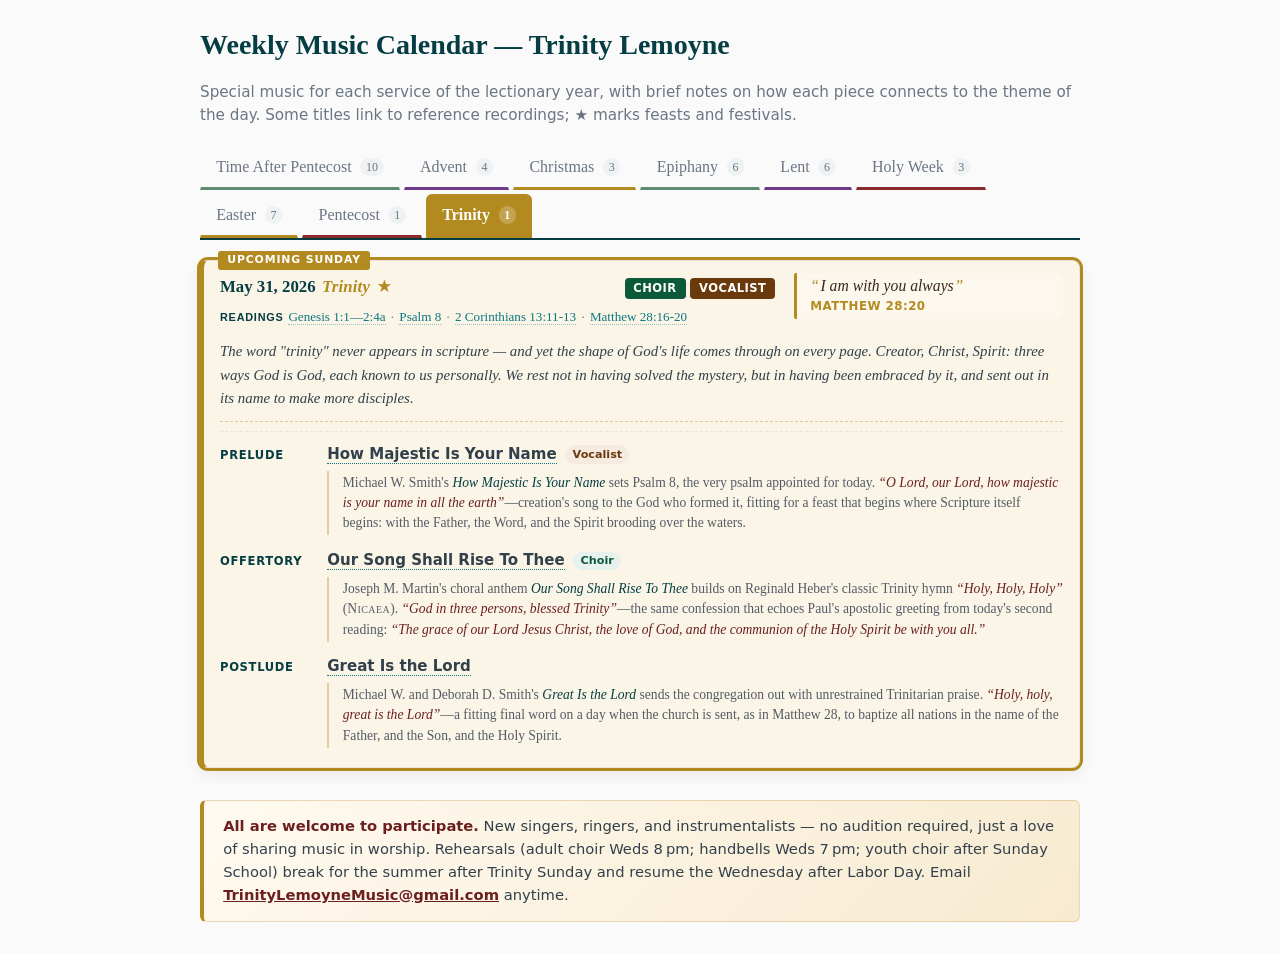
==== music-calendar.html @ e20f9a7a "Refresh Apr 26 Good Shepherd intro from calendar.xlsx Co-Authored-By: Claude Opus 4.7 (1M context) <" ====
<!DOCTYPE html>
<html lang="en">
<head>
<meta charset="utf-8">
<meta name="viewport" content="width=device-width, initial-scale=1">
<title>Music Calendar</title>
<style>
  :root {
    --teal-800: #043D42;
    --teal-600: #0c7680;
    --gold-500: #b38a20;
    --ink-700: #32404b;
    --ink-500: #6b7684;
  }
  body {
    font-family: Inter, system-ui, sans-serif;
    background: #fafafa;
    color: var(--ink-700);
    margin: 0;
    padding: 1.5rem 1rem;
    line-height: 1.5;
    max-width: 880px;
    margin-left: auto; margin-right: auto;
  }
  h1 { font-family: "Source Serif 4", Georgia, serif; font-weight: 700; margin: 0 0 0.2rem; color: var(--teal-800); font-size: 1.75rem; }
  .page-sub { color: var(--ink-500); font-size: 0.95rem; margin-bottom: 1.2rem; }

  /* Invitation block at the foot of the calendar */
  .join-invite {
    margin: 2rem auto 0.5rem;
    max-width: 900px;
    padding: 0.9rem 1.2rem;
    background: linear-gradient(135deg, #fffaf0 0%, #f7ead0 100%);
    border: 1px solid rgba(179, 138, 32, 0.28);
    border-left: 4px solid var(--gold-500);
    border-radius: 6px;
    font-size: 0.92rem;
    line-height: 1.55;
    color: var(--ink-700);
  }
  .join-invite strong { color: #6b1f1f; }
  .join-invite a { color: #6b1f1f; font-weight: 600; }

  .tabs {
    display: flex;
    flex-wrap: wrap;
    gap: 0.25rem;
    border-bottom: 2px solid var(--teal-800);
    margin-bottom: 1.25rem;
  }
  .tab {
    appearance: none;
    background: transparent;
    border: 1px solid transparent;
    border-bottom: 3px solid var(--tab-accent);
    padding: 0.5rem 0.95rem;
    font: inherit;
    color: var(--ink-500);
    cursor: pointer;
    border-radius: 6px 6px 0 0;
    font-weight: 500;
    font-family: "Source Serif 4", Georgia, serif;
    transition: background 0.12s ease, color 0.12s ease;
  }
  .tab:hover { color: var(--teal-800); background: #eef2f3; }
  .tab.active {
    background: var(--tab-accent);
    color: #fff;
    font-weight: 600;
    border-color: var(--tab-accent);
  }
  .tab .count {
    display: inline-block;
    font-size: 0.75rem;
    background: rgba(255,255,255,0.22);
    padding: 0 0.35rem;
    border-radius: 999px;
    margin-left: 0.3rem;
    vertical-align: 0.1em;
  }
  .tab:not(.active) .count { background: #eef2f3; color: var(--ink-500); }

  .panel { display: none; }
  .panel.active { display: block; }

  .week {
    background: var(--row-bg);
    border: 1px solid rgba(0,0,0,0.06);
    border-left: 4px solid var(--row-accent);
    border-radius: 8px;
    margin: 0.7rem 0;
    padding: 0.75rem 1rem 0.6rem;
  }
  .week-head {
    display: flex; justify-content: space-between;
    align-items: baseline; gap: 0.75rem;
    flex-wrap: wrap; margin-bottom: 0.5rem;
  }
  .week-head .lhs { display: flex; align-items: baseline; gap: 0.4rem; flex-wrap: wrap; }
  .week-head .rhs { display: flex; align-items: baseline; gap: 0.3rem; flex-wrap: wrap; }
  .week-head .date { font-family: "Source Serif 4", Georgia, serif; font-weight: 700; color: var(--teal-800); font-size: 1.05rem; }
  .week-head .sub { font-size: 0.85rem; color: var(--ink-500); }
  .star { color: #b38a20; font-size: 0.95rem; }

  /* Feasts + festivals: lift the subtitle so the day name (e.g.
     "Christmas Eve", "Easter Day") carries visual weight */
  .week-head.festival .sub {
    font-family: "Source Serif 4", Georgia, serif;
    font-size: 1.05rem;
    font-weight: 600;
    font-style: italic;
    color: var(--row-accent, #b38a20);
    letter-spacing: 0.01em;
  }
  .week-head.festival .star { font-size: 1.1rem; }
  .note-tag { font-size: 0.78rem; color: var(--gold-500); font-style: italic; }

  .group-tag {
    display: inline-block;
    font-size: 0.72rem;
    font-weight: 700;
    text-transform: uppercase;
    letter-spacing: 0.04em;
    padding: 0.12rem 0.55rem;
    border-radius: 4px;
  }
  .group-tag.choir { background: #0d5a3a; color: #fff; }
  .group-tag.youth { background: #8a5700; color: #fff; }
  .group-tag.bells { background: #4a1e6a; color: #fff; }
  .group-tag.organ { background: #1f3a5a; color: #fff; }
  .group-tag.piano { background: #3a2a6a; color: #fff; }
  .group-tag.flute { background: #0a5c58; color: #fff; }
  .group-tag.violin { background: #6a1e1e; color: #fff; }
  .group-tag.vocalist { background: #6a3a0c; color: #fff; }
  .group-tag.assembly { background: #4b5563; color: #fff; }

  .items { border-top: 1px dashed rgba(0,0,0,0.07); padding-top: 0.4rem; }
  .item-row {
    display: grid;
    grid-template-columns: 6rem 1fr;
    gap: 0.15rem 0.7rem;
    padding: 0.3rem 0;
    align-items: baseline;
  }
  .item-row .label {
    text-transform: uppercase;
    font-size: 0.72rem;
    letter-spacing: 0.06em;
    font-weight: 700;
    color: var(--teal-800);
    padding-top: 0.15em;
  }
  .item-row .title { font-weight: 600; color: var(--ink-700); }
  .item-row .title-link {
    font-weight: 600;
    color: var(--ink-700);
    text-decoration: none;
    border-bottom: 1px dotted var(--teal-600);
  }
  .item-row .title-link:hover { color: var(--teal-800); border-bottom-color: var(--gold-500); }
  .item-row .title-line { font-size: 0.94rem; line-height: 1.45; }
  .item-row .desc {
    grid-column: 2;
    margin: 0.2rem 0 0.3rem;
    padding: 0.1rem 0 0.1rem 0.85rem;
    border-left: 2px solid rgba(179, 138, 32, 0.35);
    font-family: "Source Serif 4", Georgia, serif;
    font-size: 0.85rem;
    line-height: 1.5;
    color: #545b66;
  }
  .item-row .desc em { font-style: italic; color: var(--teal-800); font-weight: 500; }
  /* Quoted lyric / scripture phrases: deep burgundy italic with a bolder
     first-letter (the smart-quote mark) so the quotation reads as a
     small pull-quote. Stands cleanly against the gold card background. */
  .item-row .desc .quote {
    color: #6b1f1f;
    font-weight: 500;
    font-style: italic;
  }
  .item-row .desc .quote::first-letter {
    font-size: 1.15em;
    font-weight: 600;
    color: #b38a20;
  }

  /* Readings meta line + Intro-to-the-Day (surfaced from bulletin PDF) */
  .readings {
    font-size: 0.82rem;
    color: var(--ink-500);
    margin: 0.35rem 0 0.5rem;
    font-family: "Source Serif 4", Georgia, serif;
  }
  .readings .rlabel {
    font-family: Inter, sans-serif;
    font-weight: 700;
    text-transform: uppercase;
    font-size: 0.68rem;
    letter-spacing: 0.07em;
    color: var(--teal-800);
    margin-right: 0.45em;
  }
  .readings a {
    color: var(--teal-600);
    text-decoration: none;
    border-bottom: 1px dotted rgba(12, 118, 128, 0.4);
  }
  .readings a:hover { color: var(--gold-500); border-bottom-color: var(--gold-500); }
  .readings .sep { color: var(--ink-300); margin: 0 0.4em; }

  .intro {
    padding: 0.3rem 0 0.6rem;
    font-size: 0.93rem;
    line-height: 1.6;
    color: var(--ink-700);
    font-family: "Source Serif 4", Georgia, serif;
    font-style: italic;
    border-bottom: 1px dashed rgba(179, 138, 32, 0.4);
    margin-bottom: 0.6rem;
  }

  /* Bulletin cover — floated right, text wraps alongside */
  .cover-float {
    float: right;
    width: 220px;
    margin: 0.1rem 0 0.6rem 1.1rem;
    shape-outside: margin-box;
  }
  .cover-float img {
    display: block;
    width: 100%;
    height: auto;
    border-radius: 4px;
    box-shadow: 0 2px 6px rgba(0,0,0,0.15);
  }
  /* Verse pull-quote (used in place of cover image) */
  .verse-float {
    float: right;
    width: 240px;
    margin: 0 0 0 1.2rem;
    padding: 0.2rem 0.8rem 0.2rem;
    border-left: 3px solid var(--row-accent, #b38a20);
    background: color-mix(in srgb, var(--row-bg, #faf5e7) 70%, white);
    border-radius: 2px 6px 6px 2px;
    shape-outside: margin-box;
  }
  .verse-float .verse-text {
    font-family: Georgia, 'Adobe Caslon Pro', 'Palatino Linotype', serif;
    font-size: 0.98rem;
    line-height: 1.25;
    font-style: italic;
    color: #3a2a18;
    quotes: "\201C" "\201D";
  }
  .verse-float .verse-text::before { content: open-quote; color: var(--row-accent, #b38a20); margin-right: 0.1em; }
  .verse-float .verse-text::after  { content: close-quote; color: var(--row-accent, #b38a20); margin-left: 0.05em; }
  .verse-float .verse-citation {
    display: block;
    margin-top: 0.15rem;
    font-style: normal;
    font-size: 0.74rem;
    font-weight: 600;
    letter-spacing: 0.04em;
    text-transform: uppercase;
    color: var(--row-accent, #b38a20);
  }
  .clear { clear: both; }

  .tag {
    display: inline-block;
    font-size: 0.7rem; font-weight: 600;
    padding: 0.08rem 0.45rem; border-radius: 999px;
    margin-left: 0.25rem; vertical-align: 0.08em;
  }
  .sc { font-variant: small-caps; letter-spacing: 0.03em; }

  /* Today's Sunday is spotlighted when the page opens */
  section.week.current {
    box-shadow: 0 0 0 3px var(--row-accent, #b38a20),
                0 6px 16px rgba(0,0,0,0.08);
    position: relative;
  }
  section.week.current::before {
    content: "Upcoming Sunday";
    position: absolute;
    top: -0.65rem; left: 0.9rem;
    padding: 0.1rem 0.55rem;
    background: var(--row-accent, #b38a20);
    color: #fff;
    font-size: 0.68rem; font-weight: 700;
    letter-spacing: 0.08em; text-transform: uppercase;
    border-radius: 3px;
  }

  .tag.choir { background: #e7f1ed; color: #0d5a3a; }
  .tag.youth { background: #fff1d6; color: #8a5700; }
  .tag.bells { background: #f1e7f5; color: #4a1e6a; }
  .tag.organ { background: #e7eef5; color: #1f3a5a; }
  .tag.piano { background: #e5e0ec; color: #3a2a6a; }
  .tag.flute { background: #d7eeea; color: #0a5c58; }
  .tag.violin { background: #f5e7e7; color: #6a1e1e; }
  .tag.vocalist { background: #f5ebe0; color: #6a3a0c; }
  .tag.assembly { background: #e5e7eb; color: #374151; }

  @media (max-width: 620px) {
    .cover-float { float: none; width: 160px; margin: 0 auto 0.7rem; display: block; }
    .verse-float { float: none; width: auto; margin: 0 0 0.7rem; }
  }
  @media (max-width: 520px) {
    .item-row { grid-template-columns: 5rem 1fr; gap: 0.1rem 0.5rem; }
    .item-row .label { font-size: 0.68rem; }
    .week-head { flex-direction: column; align-items: flex-start; gap: 0.25rem; }
  }
</style>
</head>
<body>

<h1>Weekly Music Calendar — Trinity Lemoyne</h1>
<p class="page-sub">Special music for each service of the lectionary year, with brief notes on how each piece connects to the theme of the day. Some titles link to reference recordings; ★ marks feasts and festivals.</p>

<div class="tabs" role="tablist"><button class="tab" data-tab="Time After Pentecost" style="--tab-accent: #5d8d6e;">Time After Pentecost <span class="count">10</span></button><button class="tab" data-tab="Advent" style="--tab-accent: #6b3a8b;">Advent <span class="count">4</span></button><button class="tab" data-tab="Christmas" style="--tab-accent: #b38a20;">Christmas <span class="count">3</span></button><button class="tab" data-tab="Epiphany" style="--tab-accent: #5d8d6e;">Epiphany <span class="count">6</span></button><button class="tab" data-tab="Lent" style="--tab-accent: #6b3a8b;">Lent <span class="count">6</span></button><button class="tab" data-tab="Holy Week" style="--tab-accent: #8b2a2a;">Holy Week <span class="count">3</span></button><button class="tab active" data-tab="Easter" style="--tab-accent: #b38a20;">Easter <span class="count">7</span></button><button class="tab" data-tab="Pentecost" style="--tab-accent: #8b2a2a;">Pentecost <span class="count">1</span></button><button class="tab" data-tab="Trinity" style="--tab-accent: #b38a20;">Trinity <span class="count">1</span></button></div>

<div class="panels">
<div class="panel" data-panel="Time After Pentecost">
    <section class="week" id="week-2025-09-21" data-date="2025-09-21" style="--row-bg: #e8f1ea; --row-accent: #5d8d6e;">
      <aside class="verse-float"><div class="verse-text">Whoever is faithful in a very little is faithful also in much</div><cite class="verse-citation">Luke 16:10</cite></aside>
      <header class="week-head">
        <div class="lhs">
          <span class="date">Sep 21, 2025</span>
          <span class="sub">Pentecost 15</span>
          
        </div>
        <div class="rhs">
          <span class="group-tag choir">Choir</span>
          
        </div>
      </header>
      <div class="readings"><span class="rlabel">Readings</span><a href="https://bible.oremus.org/?passage=Amos+8:4-7&amp;version=nrsvae" target="_blank" rel="noopener">Amos 8:4-7</a><span class="sep">·</span><a href="https://bible.oremus.org/?passage=Psalm+113&amp;version=nrsvae" target="_blank" rel="noopener">Psalm 113</a><span class="sep">·</span><a href="https://bible.oremus.org/?passage=1+Timothy+2:1-7&amp;version=nrsvae" target="_blank" rel="noopener">1 Timothy 2:1-7</a><span class="sep">·</span><a href="https://bible.oremus.org/?passage=Luke+16:1-13&amp;version=nrsvae" target="_blank" rel="noopener">Luke 16:1-13</a></div>
      <div class="intro">Today&#x27;s readings pose the uncomfortable question of what we truly own. Amos names the silent shame of crooked scales; Jesus, in a parable about a shrewd steward, asks whether the same cleverness we spend on our own security might be turned toward the freedom of others. We come to the table not as proprietors but as those entrusted with gifts already given.</div>
      <div class="items">
        <div class="item-row"><div class="label">Prelude</div><div class="piece"><div class="title-line"><a class="title-link" href="https://www.youtube.com/watch?v=k16C-ukG-KI" target="_blank" rel="noopener">All That We Have</a> <span class="tag choir">Choir</span></div></div><div class="desc">This morning's prelude echoes today's call to choose God over wealth. It reminds us that everything we have is God's gift; we bring our gifts with open hands and trust God to give what we need.</div></div>
        <div class="item-row"><div class="label">Offertory</div><div class="piece"><div class="title-line"><a class="title-link" href="https://www.hopepublishing.com/W2707_BREATHE/" target="_blank" rel="noopener">Breathe</a> <span class="tag choir">Choir</span></div></div><div class="desc"><em>Breathe</em> (Marie Barnett, arr. Derek Hakes) invites us to receive God's life as our daily breath, allowing us to loosen our grip on hurry and worry, so we can live simply, pray widely, and give gladly.</div></div>
        <div class="item-row"><div class="label">Postlude</div><div class="piece"><div class="title-line"><a class="title-link" href="https://www.youtube.com/watch?v=EarhrOSU7SA" target="_blank" rel="noopener">Take My Life, That I May Be</a> </div></div><div class="desc">Take our moments and our days, set them to your praise; we go to serve with what we've been given.</div></div>
      </div>
      <div class="clear"></div>
    </section>

    <section class="week" id="week-2025-09-28" data-date="2025-09-28" style="--row-bg: #e8f1ea; --row-accent: #5d8d6e;">
      <aside class="verse-float"><div class="verse-text">At his gate lay a poor man named Lazarus</div><cite class="verse-citation">Luke 16:20</cite></aside>
      <header class="week-head">
        <div class="lhs">
          <span class="date">Sep 28, 2025</span>
          <span class="sub">Pentecost 16</span>
          
        </div>
        <div class="rhs">
          <span class="group-tag choir">Choir</span>
          
        </div>
      </header>
      <div class="readings"><span class="rlabel">Readings</span><a href="https://bible.oremus.org/?passage=Amos+6:1a,+4-7&amp;version=nrsvae" target="_blank" rel="noopener">Amos 6:1a, 4-7</a><span class="sep">·</span><a href="https://bible.oremus.org/?passage=Psalm+146&amp;version=nrsvae" target="_blank" rel="noopener">Psalm 146</a><span class="sep">·</span><a href="https://bible.oremus.org/?passage=1+Timothy+6:6-19&amp;version=nrsvae" target="_blank" rel="noopener">1 Timothy 6:6-19</a><span class="sep">·</span><a href="https://bible.oremus.org/?passage=Luke+16:19-31&amp;version=nrsvae" target="_blank" rel="noopener">Luke 16:19-31</a></div>
      <div class="intro">Amos warns the comfortable; Jesus tells of a rich man who never quite notices the beggar at his gate. The gospel&#x27;s pointed silence is that the neighbor we overlook is already known — by name — to God. Gathered here, we pray for the eyes to see whom Christ has placed in our path.</div>
      <div class="items">
        <div class="item-row"><div class="label">Prelude</div><div class="piece"><div class="title-line"><a class="title-link" href="https://www.youtube.com/watch?v=HuLORIyEet4" target="_blank" rel="noopener">Gather Us In</a> <span class="tag choir">Choir</span></div></div><div class="desc">Not light-years away but here and now: we're gathered, called by name, and nourished with the bread and wine of compassion.</div></div>
        <div class="item-row"><div class="label">Offertory</div><div class="piece"><div class="title-line"><a class="title-link" href="https://www.youtube.com/watch?v=LTumhCFohJo" target="_blank" rel="noopener">Put Peace into Each Other&#x27;s Hands</a> <span class="tag choir">Choir</span><span class="tag assembly">Assembly</span><span class="tag violin">Violin</span></div></div><div class="desc"><em>Put Peace into Each Other's Hands</em> (Fred Kaan, arr. David W. Music), set to the Celtic tune <span class="sc">St. Columba</span> (“The King of Love My Shepherd Is"), invites us to handle peace like a candle and share it like bread—looking one another in the eye and caring for the neighbor at our gate.</div></div>
        <div class="item-row"><div class="label">Postlude</div><div class="piece"><div class="title-line"><a class="title-link" href="https://www.youtube.com/watch?v=blbslHDgceY" target="_blank" rel="noopener">Give Thanks</a> </div></div><div class="desc">With thankful hearts, we go forth with open hands and embrace the neighbor at our gate.</div></div>
      </div>
      <div class="clear"></div>
    </section>

    <section class="week" id="week-2025-10-05" data-date="2025-10-05" style="--row-bg: #e8f1ea; --row-accent: #5d8d6e;">
      <aside class="verse-float"><div class="verse-text">Increase our faith!</div><cite class="verse-citation">Luke 17:5</cite></aside>
      <header class="week-head">
        <div class="lhs">
          <span class="date">Oct 5, 2025</span>
          <span class="sub">Pentecost 17</span>
          
        </div>
        <div class="rhs">
          <span class="group-tag youth">Youth Choir</span>
          
        </div>
      </header>
      <div class="readings"><span class="rlabel">Readings</span><a href="https://bible.oremus.org/?passage=Habakkuk+1:1-4;+2:1-4&amp;version=nrsvae" target="_blank" rel="noopener">Habakkuk 1:1-4; 2:1-4</a><span class="sep">·</span><a href="https://bible.oremus.org/?passage=Psalm+37:1-9&amp;version=nrsvae" target="_blank" rel="noopener">Psalm 37:1-9</a><span class="sep">·</span><a href="https://bible.oremus.org/?passage=2+Timothy+1:1-14&amp;version=nrsvae" target="_blank" rel="noopener">2 Timothy 1:1-14</a><span class="sep">·</span><a href="https://bible.oremus.org/?passage=Luke+17:5-10&amp;version=nrsvae" target="_blank" rel="noopener">Luke 17:5-10</a></div>
      <div class="intro">Habakkuk asks the question we all ask sooner or later — how long, O Lord? Jesus answers obliquely: a mustard-seed&#x27;s worth of faith is enough. Whatever measure we bring today, it is received, nourished at font and table, and sent back out with room to grow.</div>
      <div class="items">
        <div class="item-row"><div class="label">Prelude</div><div class="piece"><div class="title-line"><a class="title-link" href="https://www.youtube.com/watch?v=_MCsNIEuqxc" target="_blank" rel="noopener">The Day of the Lord (Psalm 37)</a> <span class="tag youth">Youth</span></div></div><div class="desc">Today's prelude, composed by Wendell Kimbrough, sings Psalm 37's counsel—be still, dwell in the land, commit your way—moving us from frustration to patient trust in the Lord.</div></div>
        <div class="item-row"><div class="label">Offertory</div><div class="piece"><div class="title-line"><a class="title-link" href="https://www.youtube.com/watch?v=_BRyAhMc4KE" target="_blank" rel="noopener">One Tiny Seed</a> <span class="tag youth">Youth</span></div></div><div class="desc"><em>One Tiny Seed</em> (Angie Killian &amp; Lauren Gruwell), offered by our Youth Choir, celebrates how a mustard-seed of faith becomes a sturdy, fruit-bearing tree as we nurture one another in Christ.</div></div>
        <div class="item-row"><div class="label">Postlude</div><div class="piece"><div class="title-line"><a class="title-link" href="https://www.youtube.com/watch?v=OzAFC24gsOQ" target="_blank" rel="noopener">Mustard Seed</a> </div></div><div class="desc"><em>Mustard Seed</em> (Ellie Holcomb / Rain for Roots) sends us out trusting that even faith as small as a seed can move mountains—go in courage, watching for what God will grow.</div></div>
      </div>
      <div class="clear"></div>
    </section>

    <section class="week" id="week-2025-10-12" data-date="2025-10-12" style="--row-bg: #e8f1ea; --row-accent: #5d8d6e;">
      <aside class="verse-float"><div class="verse-text">One of them turned back, praising God</div><cite class="verse-citation">Luke 17:15</cite></aside>
      <header class="week-head">
        <div class="lhs">
          <span class="date">Oct 12, 2025</span>
          <span class="sub">Pentecost 18</span>
          
        </div>
        <div class="rhs">
          <span class="group-tag bells">Handbells</span>
          
        </div>
      </header>
      <div class="readings"><span class="rlabel">Readings</span><a href="https://bible.oremus.org/?passage=2+Kings+5:1-3,+7-15c&amp;version=nrsvae" target="_blank" rel="noopener">2 Kings 5:1-3, 7-15c</a><span class="sep">·</span><a href="https://bible.oremus.org/?passage=Psalm+111&amp;version=nrsvae" target="_blank" rel="noopener">Psalm 111</a><span class="sep">·</span><a href="https://bible.oremus.org/?passage=2+Timothy+2:8-15&amp;version=nrsvae" target="_blank" rel="noopener">2 Timothy 2:8-15</a><span class="sep">·</span><a href="https://bible.oremus.org/?passage=Luke+17:11-19&amp;version=nrsvae" target="_blank" rel="noopener">Luke 17:11-19</a></div>
      <div class="intro">Naaman dips seven times in the Jordan and is made whole. Ten lepers are cleansed on the road, and one turns back to say thank you. The waters still heal; the bread still mends; the question each Sunday is whether we, too, will turn and give thanks.</div>
      <div class="items">
        <div class="item-row"><div class="label">Prelude</div><div class="piece"><div class="title-line"><a class="title-link" href="https://www.choristersguild.org/store/cgb806-now-thank-we-all-our-god-2-or-3-octaves/2046/" target="_blank" rel="noopener">Now Thank We All Our God</a> <span class="tag bells">Handbells</span><span class="tag flute">Flute</span></div></div><div class="desc">Our Handbell Choir, joined by flutist Heather Doyle, offers <em>Now Thank We All Our God</em> (arr. Anna Laura Page) on a Sunday of healing and gratitude, it gathers us to say <span class="quote">“thank you”</span> with our whole heart.</div></div>
        <div class="item-row"><div class="label">Offertory</div><div class="piece"><div class="title-line"><a class="title-link" href="https://www.youtube.com/watch?v=9jzFQzDKa14" target="_blank" rel="noopener">I Have Decided</a> <span class="tag bells">Handbells</span></div></div><div class="desc"><em>I Have Decided</em> (arr. Dennis Robert) is a gentle testimony of discipleship—returning to Jesus in grateful trust and offering our lives along with our gifts.</div></div>
        <div class="item-row"><div class="label">Postlude</div><div class="piece"><div class="title-line"><a class="title-link" href="https://www.youtube.com/watch?v=bJ_gcvl2m-w" target="_blank" rel="noopener">Jesus Lifted Me</a> </div></div><div class="desc">The song <em>Jesus Lifted Me</em>, by Brooke Ligertwood and CAIN, sends us out rejoicing: <span class="quote">“Glory, hallelujah, Jesus lifted me.”</span></div></div>
      </div>
      <div class="clear"></div>
    </section>

    <section class="week" id="week-2025-10-19" data-date="2025-10-19" style="--row-bg: #e8f1ea; --row-accent: #5d8d6e;">
      <aside class="verse-float"><div class="verse-text">Will not God grant justice?</div><cite class="verse-citation">Luke 18:7</cite></aside>
      <header class="week-head">
        <div class="lhs">
          <span class="date">Oct 19, 2025</span>
          <span class="sub">Pentecost 19</span>
          
        </div>
        <div class="rhs">
          <span class="group-tag choir">Choir</span>
          
        </div>
      </header>
      <div class="readings"><span class="rlabel">Readings</span><a href="https://bible.oremus.org/?passage=Genesis+32:22-31&amp;version=nrsvae" target="_blank" rel="noopener">Genesis 32:22-31</a><span class="sep">·</span><a href="https://bible.oremus.org/?passage=Psalm+121&amp;version=nrsvae" target="_blank" rel="noopener">Psalm 121</a><span class="sep">·</span><a href="https://bible.oremus.org/?passage=2+Timothy+3:14—4:5&amp;version=nrsvae" target="_blank" rel="noopener">2 Timothy 3:14—4:5</a><span class="sep">·</span><a href="https://bible.oremus.org/?passage=Luke+18:1-8&amp;version=nrsvae" target="_blank" rel="noopener">Luke 18:1-8</a></div>
      <div class="intro">Jacob wrestles through the night and limps away blessed. A widow refuses to stop knocking until justice is done. The life of prayer is not quiet resignation but this stubborn, hopeful wrestling — kept awake by the promise that our persistence is already met by God&#x27;s faithfulness.</div>
      <div class="items">
        <div class="item-row"><div class="label">Prelude</div><div class="piece"><div class="title-line"><a class="title-link" href="https://www.youtube.com/watch?v=b8WdyJHLUgg" target="_blank" rel="noopener">Kyrie Eleison (Lord Have Mercy)</a> <span class="tag choir">Choir</span><span class="tag assembly">Guitar</span></div></div><div class="desc"><em>Kyrie</em> by Richard Cootes is a steady, sung prayer for mercy that mirrors today's call to <span class="quote">“pray always and not lose heart,”</span> entrusting our need to the Keeper of Israel (Psalm 121:4).</div></div>
        <div class="item-row"><div class="label">Offertory</div><div class="piece"><div class="title-line"><a class="title-link" href="https://www.youtube.com/watch?v=-cN5mlNxqfM" target="_blank" rel="noopener">Down to the River to Pray</a> <span class="tag choir">Choir</span></div></div><div class="desc"><em>Down to the River to Pray</em> with <em>Lord, Listen to Your Children Praying</em> (arr. Mary McDonald) gathers our persistent petitions as we bring our gifts—asking the Father's love, the Spirit's power, and Jesus' grace to guide the church.</div></div>
        <div class="item-row"><div class="label">Postlude</div><div class="piece"><div class="title-line"><a class="title-link" href="https://www.youtube.com/watch?v=reAlJKv7ptU" target="_blank" rel="noopener">My Lighthouse</a> </div></div><div class="desc"><em>My Lighthouse</em> (Rend Collective) sends us with courage—Christ our Light in the storm, whose promise carries us <span class="quote">“safe to shore.”</span></div></div>
      </div>
      <div class="clear"></div>
    </section>

    <section class="week" id="week-2025-10-26" data-date="2025-10-26" style="--row-bg: #f3e2e2; --row-accent: #8b2a2a;">
      <aside class="verse-float"><div class="verse-text">The truth will make you free</div><cite class="verse-citation">John 8:32</cite></aside>
      <header class="week-head festival">
        <div class="lhs">
          <span class="date">Oct 26, 2025</span>
          <span class="sub">Reformation</span>
          <span class="star" title="Festival / principal feast">★</span>
        </div>
        <div class="rhs">
          <span class="group-tag choir">Choir</span>
          
        </div>
      </header>
      <div class="readings"><span class="rlabel">Readings</span><a href="https://bible.oremus.org/?passage=Jeremiah+31:31-34&amp;version=nrsvae" target="_blank" rel="noopener">Jeremiah 31:31-34</a><span class="sep">·</span><a href="https://bible.oremus.org/?passage=Psalm+46&amp;version=nrsvae" target="_blank" rel="noopener">Psalm 46</a><span class="sep">·</span><a href="https://bible.oremus.org/?passage=Romans+3:19-28&amp;version=nrsvae" target="_blank" rel="noopener">Romans 3:19-28</a><span class="sep">·</span><a href="https://bible.oremus.org/?passage=John+8:31-36&amp;version=nrsvae" target="_blank" rel="noopener">John 8:31-36</a></div>
      <div class="intro">Reformation Sunday is not a victory parade for any one tradition — it is a yearly reminder that the church is ever being re-made by the grace it did nothing to deserve. Jeremiah promises a covenant written on the heart; Jesus promises that the truth itself will set us free. We pray today for a church still learning to live that freedom.</div>
      <div class="items">
        <div class="item-row"><div class="label">Prelude</div><div class="piece"><div class="title-line"><a class="title-link" href="https://www.youtube.com/watch?v=YBOJy64x6RI" target="_blank" rel="noopener">The Truth Will Make You Free</a> <span class="tag choir">Choir</span></div></div><div class="desc">On this Reformation Sunday, the choir sings <em>The Truth Will Make You Free</em> (Anne Krentz Organ), proclaiming John 8: <span class="quote">“Continue in my word… the truth will make you free.”</span></div></div>
        <div class="item-row"><div class="label">Offertory</div><div class="piece"><div class="title-line"><a class="title-link" href="https://www.youtube.com/watch?v=e9UED7s8pyE" target="_blank" rel="noopener">On Faith Alone (Sola Fide)</a> <span class="tag choir">Choir</span></div></div><div class="desc"><em>On Faith Alone (Sola Fide)</em> (arr. Tom Fettke) confesses Romans 3: we are made new by Christ's blood, not by our works. Sola fide—<span class="quote">“faith alone”</span>—we stand, and we lay our gifts in the hands that always hold us.</div></div>
        <div class="item-row"><div class="label">Postlude</div><div class="piece"><div class="title-line"><a class="title-link" href="https://www.youtube.com/watch?v=LuvfMDhTyMA" target="_blank" rel="noopener">Lord, I Need You</a> </div></div><div class="desc"><em>Lord, I Need You</em> sends us out in grace—Christ our righteousness and steady hope: <span class="quote">“every hour I need you.”</span></div></div>
      </div>
      <div class="clear"></div>
    </section>

    <section class="week" id="week-2025-11-02" data-date="2025-11-02" style="--row-bg: #faf5e7; --row-accent: #b38a20;">
      <aside class="verse-float"><div class="verse-text">Blessed are you who weep now</div><cite class="verse-citation">Luke 6:21</cite></aside>
      <header class="week-head festival">
        <div class="lhs">
          <span class="date">Nov 2, 2025</span>
          <span class="sub">All Saints</span>
          <span class="star" title="Festival / principal feast">★</span>
        </div>
        <div class="rhs">
          <span class="group-tag assembly">All</span>
          
        </div>
      </header>
      <div class="readings"><span class="rlabel">Readings</span><a href="https://bible.oremus.org/?passage=Daniel+7:1-3,+15-18&amp;version=nrsvae" target="_blank" rel="noopener">Daniel 7:1-3, 15-18</a><span class="sep">·</span><a href="https://bible.oremus.org/?passage=Psalm+149&amp;version=nrsvae" target="_blank" rel="noopener">Psalm 149</a><span class="sep">·</span><a href="https://bible.oremus.org/?passage=Ephesians+1:11-23&amp;version=nrsvae" target="_blank" rel="noopener">Ephesians 1:11-23</a><span class="sep">·</span><a href="https://bible.oremus.org/?passage=Luke+6:20-31&amp;version=nrsvae" target="_blank" rel="noopener">Luke 6:20-31</a></div>
      <div class="intro">Today we name our dead and give thanks for them — for ordinary saints whose lives taught us something of Christ. Daniel glimpses the great assembly; Jesus names the blessed as the poor, the grieving, the hungry, the merciful. We belong with them — and so we take our place at the table, surrounded by so great a cloud of witnesses.</div>
      <div class="items">
        <div class="item-row"><div class="label">Prelude</div><div class="piece"><div class="title-line"><a class="title-link" href="https://www.youtube.com/watch?v=-1z1bKfDT-k" target="_blank" rel="noopener">For All the Saints</a> <span class="tag bells">Handbells</span></div></div><div class="desc">This morning's prelude <em>For All the Saints</em> (arr. Anna Laura Page) is a bright procession of the communion of saints, lifting our remembrance into praise and thanksgiving.</div></div>
        <div class="item-row"><div class="label">Offertory</div><div class="piece"><div class="title-line"><a class="title-link" href="https://www.augsburgfortress.org/store/product/9780800632045/I-Sing-a-Song-of-the-Saints-of-God?__hstc=240847836.9d20db79cd5317c3df20cbfdc4563345.1735507072255.1757779443348.1757791952342.163&amp;__hssc=240847836.13.1757791952342&amp;__hsfp=1811316718" target="_blank" rel="noopener">I Sing a Song of the Saints of God</a> <span class="tag youth">Youth</span><span class="tag choir">Choir</span><span class="tag bells">Handbells</span><span class="tag assembly">Assembly</span></div></div><div class="desc"><em>I Sing a Song of the Saints of God</em> (Wayne L. Wold) reminds us that saints are everyday people made holy by grace; all ages are invited to join the saints' song as we bring our gifts.</div></div>
        <div class="item-row"><div class="label">Postlude</div><div class="piece"><div class="title-line"><a class="title-link" href="https://www.youtube.com/watch?v=PYyyfw349FI" target="_blank" rel="noopener">I&#x27;ll Fly Away</a> </div></div><div class="desc"><em>I'll Fly Away</em> sends us out in sure hope of the life God promises, remembering those who now rest in God's light. All are welcome to join in the singing.</div></div>
      </div>
      <div class="clear"></div>
    </section>

    <section class="week" id="week-2025-11-09" data-date="2025-11-09" style="--row-bg: #e8f1ea; --row-accent: #5d8d6e;">
      <aside class="verse-float"><div class="verse-text">To God all of them are alive</div><cite class="verse-citation">Luke 20:38</cite></aside>
      <header class="week-head">
        <div class="lhs">
          <span class="date">Nov 9, 2025</span>
          <span class="sub">Pentecost 22</span>
          
        </div>
        <div class="rhs">
          <span class="group-tag bells">Handbells</span>
          
        </div>
      </header>
      <div class="readings"><span class="rlabel">Readings</span><a href="https://bible.oremus.org/?passage=Job+19:23-27a&amp;version=nrsvae" target="_blank" rel="noopener">Job 19:23-27a</a><span class="sep">·</span><a href="https://bible.oremus.org/?passage=Psalm+17:1-9&amp;version=nrsvae" target="_blank" rel="noopener">Psalm 17:1-9</a><span class="sep">·</span><a href="https://bible.oremus.org/?passage=2+Thessalonians+2:1-5,+13-17&amp;version=nrsvae" target="_blank" rel="noopener">2 Thessalonians 2:1-5, 13-17</a><span class="sep">·</span><a href="https://bible.oremus.org/?passage=Luke+20:27-38&amp;version=nrsvae" target="_blank" rel="noopener">Luke 20:27-38</a></div>
      <div class="intro">Out of deepest grief Job cries, &quot;I know that my Redeemer lives.&quot; Jesus, pressed by the Sadducees to logic-chop the resurrection, simply answers that God is the God of the living. Every Sunday is a small Easter for this reason — we gather in the company of the living God, and the company he keeps.</div>
      <div class="items">
        <div class="item-row"><div class="label">Prelude</div><div class="piece"><div class="title-line"><a class="title-link" href="https://giamusic.com/resource/prelude-on-duke-street-handbells-pdf-d8939" target="_blank" rel="noopener">Prelude on DUKE STREET</a> <span class="tag bells">Handbells</span></div></div><div class="desc">A shimmer of bells on <span class="sc">Duke Street</span> opens the door to life—Jesus shall reign, our Redeemer lives.</div></div>
        <div class="item-row"><div class="label">Offertory</div><div class="piece"><div class="title-line"><a class="title-link" href="https://www.jwpepper.com/i-know-that-my-redeemer-lives-10014731/p?srsltid=AfmBOop0Bw-gMocN2Lt43cqNwVAPj3Ueb8_enypTatB0NBRhqSyh5Zwc" target="_blank" rel="noopener">I Know That My Redeemer Lives</a> <span class="tag bells">Handbells</span></div></div><div class="desc">A lively alleluia on Duke Street; in hope of the resurrection we lay our gifts before the God of the living.</div></div>
        <div class="item-row"><div class="label">Postlude</div><div class="piece"><div class="title-line"><a class="title-link" href="https://www.youtube.com/watch?v=x2Kft4bfsSk" target="_blank" rel="noopener">Rise Up</a> </div></div><div class="desc"><em>Rise Up</em> (Bifrost Arts) sends us out praying <span class="quote">“your kingdom come”</span>—standing with the weary and forgotten, trusting the Lord who raises life in the face of death.</div></div>
      </div>
      <div class="clear"></div>
    </section>

    <section class="week" id="week-2025-11-16" data-date="2025-11-16" style="--row-bg: #e8f1ea; --row-accent: #5d8d6e;">
      <aside class="verse-float"><div class="verse-text">Not one stone will be left upon another</div><cite class="verse-citation">Luke 21:6</cite></aside>
      <header class="week-head">
        <div class="lhs">
          <span class="date">Nov 16, 2025</span>
          <span class="sub">Pentecost 23</span>
          
        </div>
        <div class="rhs">
          <span class="group-tag choir">Choir</span>
          
        </div>
      </header>
      <div class="readings"><span class="rlabel">Readings</span><a href="https://bible.oremus.org/?passage=Malachi+4:1-2a&amp;version=nrsvae" target="_blank" rel="noopener">Malachi 4:1-2a</a><span class="sep">·</span><a href="https://bible.oremus.org/?passage=Psalm+98&amp;version=nrsvae" target="_blank" rel="noopener">Psalm 98</a><span class="sep">·</span><a href="https://bible.oremus.org/?passage=2+Thessalonians+3:6-13&amp;version=nrsvae" target="_blank" rel="noopener">2 Thessalonians 3:6-13</a><span class="sep">·</span><a href="https://bible.oremus.org/?passage=Luke+21:5-19&amp;version=nrsvae" target="_blank" rel="noopener">Luke 21:5-19</a></div>
      <div class="intro">Malachi and the gospel both describe a day that will come — frightening and bright. Between the already and the not-yet, the apostle gives us the only workable instruction: do not grow weary in doing what is right. The word and the meal are given for exactly such a Sunday as this.</div>
      <div class="items">
        <div class="item-row"><div class="label">Prelude</div><div class="piece"><div class="title-line"><a class="title-link" href="https://www.youtube.com/watch?v=vFwz155wZIw" target="_blank" rel="noopener">All the Ends of the Earth</a> <span class="tag choir">Choir</span></div></div><div class="desc"><em>All the Ends of the Earth</em> calls all creation—earth and sea—to lift their eyes to God's wonders. The Lord who made the world has come with justice, faithful to ancient promises. Let everything make music before our God!</div></div>
        <div class="item-row"><div class="label">Offertory</div><div class="piece"><div class="title-line"><a class="title-link" href="https://www.youtube.com/watch?v=0jv6vp6K7Jg" target="_blank" rel="noopener">Soon and Very Soon</a> <span class="tag choir">Choir</span></div></div><div class="desc"><em>Soon and Very Soon</em> (arr. Jack Schrader) sings patient hope in an urgent time: we bring our gifts trusting the promise—<span class="quote">“we’re going to see the King.”</span></div></div>
        <div class="item-row"><div class="label">Postlude</div><div class="piece"><div class="title-line"><a class="title-link" href="https://www.youtube.com/watch?v=o8PZPldiEoc" target="_blank" rel="noopener">Psalm 98: All The Ends Of The Earth</a> </div></div><div class="desc"><em>Psalm 98: All the Ends of the Earth</em> sends us out in ringing praise—<span class="quote">“all the ends of the earth have seen the victory of our God”</span>—so endure, rejoice, and do what is right.</div></div>
      </div>
      <div class="clear"></div>
    </section>

    <section class="week" id="week-2025-11-23" data-date="2025-11-23" style="--row-bg: #faf5e7; --row-accent: #b38a20;">
      <aside class="verse-float"><div class="verse-text">Jesus, remember me when you come into your kingdom</div><cite class="verse-citation">Luke 23:42</cite></aside>
      <header class="week-head festival">
        <div class="lhs">
          <span class="date">Nov 23, 2025</span>
          <span class="sub">Christ the King</span>
          <span class="star" title="Festival / principal feast">★</span>
        </div>
        <div class="rhs">
          <span class="group-tag choir">Choir</span>
          
        </div>
      </header>
      <div class="readings"><span class="rlabel">Readings</span><a href="https://bible.oremus.org/?passage=Jeremiah+23:1-6&amp;version=nrsvae" target="_blank" rel="noopener">Jeremiah 23:1-6</a><span class="sep">·</span><a href="https://bible.oremus.org/?passage=Psalm+46&amp;version=nrsvae" target="_blank" rel="noopener">Psalm 46</a><span class="sep">·</span><a href="https://bible.oremus.org/?passage=Colossians+1:11-20&amp;version=nrsvae" target="_blank" rel="noopener">Colossians 1:11-20</a><span class="sep">·</span><a href="https://bible.oremus.org/?passage=Luke+23:33-43&amp;version=nrsvae" target="_blank" rel="noopener">Luke 23:33-43</a></div>
      <div class="intro">Jeremiah&#x27;s righteous king turns out — on this strange feast day — to be the one crucified between two thieves. The throne is a cross; the crown is thorns; and the first to enter paradise is the one who asked to be remembered. The upside-down reign of Christ is the only reign that actually sets us free.</div>
      <div class="items">
        <div class="item-row"><div class="label">Prelude</div><div class="piece"><div class="title-line"><a class="title-link" href="https://www.youtube.com/watch?v=4-GM9w6IA2M" target="_blank" rel="noopener">How Deep The Father&#x27;s Love For Us</a> <span class="tag choir">Choir</span></div></div><div class="desc"><em>How Deep the Father’s Love for Us</em> gathers us at the cross where Christ the King is revealed. We behold the One who carries our sin, whose wounds bring us life, and in whom we boast alone, for his love beyond all measure has paid our ransom.</div></div>
        <div class="item-row"><div class="label">Offertory</div><div class="piece"><div class="title-line"><a class="title-link" href="https://www.youtube.com/watch?v=pMxGSgiWhxc" target="_blank" rel="noopener">Christ Is The King</a> <span class="tag choir">Choir</span><span class="tag assembly">Assembly</span></div></div><div class="desc"><em>Christ Is the King</em> (arr. Donald Busarow) gathers our alleluias into one voice—love’s reconciling might unites us in service as we lay our gifts before the Shepherd-King.</div></div>
        <div class="item-row"><div class="label">Postlude</div><div class="piece"><div class="title-line"><a class="title-link" href="https://www.youtube.com/watch?v=IjvCS4yjAd8" target="_blank" rel="noopener">Crown Him With Many Crowns</a> </div></div><div class="desc"><em>Crown Him with Many Crowns</em> sends us out rejoicing: Christ—firstborn of all creation and Lord of life—reigns, even from the cross. <span class="quote">“Awake, my soul, and sing!”</span></div></div>
      </div>
      <div class="clear"></div>
    </section></div>
<div class="panel" data-panel="Advent">
    <section class="week" id="week-2025-11-30" data-date="2025-11-30" style="--row-bg: #e3ecf4; --row-accent: #1f3a5a;">
      <aside class="verse-float"><div class="verse-text">About that day and hour no one knows</div><cite class="verse-citation">Matthew 24:36</cite></aside>
      <header class="week-head">
        <div class="lhs">
          <span class="date">Nov 30, 2025</span>
          <span class="sub">Advent 1</span>
          
        </div>
        <div class="rhs">
          <span class="group-tag youth">Youth Choir</span>
          
        </div>
      </header>
      <div class="readings"><span class="rlabel">Readings</span><a href="https://bible.oremus.org/?passage=Isaiah+2:1-5&amp;version=nrsvae" target="_blank" rel="noopener">Isaiah 2:1-5</a><span class="sep">·</span><a href="https://bible.oremus.org/?passage=Psalm+122&amp;version=nrsvae" target="_blank" rel="noopener">Psalm 122</a><span class="sep">·</span><a href="https://bible.oremus.org/?passage=Romans+13:11-14&amp;version=nrsvae" target="_blank" rel="noopener">Romans 13:11-14</a><span class="sep">·</span><a href="https://bible.oremus.org/?passage=Matthew+24:36-44&amp;version=nrsvae" target="_blank" rel="noopener">Matthew 24:36-44</a></div>
      <div class="intro">The church&#x27;s new year begins not with resolutions but with a wake-up call. Isaiah dreams of swords beaten into plowshares; Jesus warns us to stay alert — for the Lord is coming, and indeed comes among us already, in word and meal. Advent is the practice of living awake to that arriving grace.</div>
      <div class="items">
        <div class="item-row"><div class="label">Prelude</div><div class="piece"><div class="title-line"><a class="title-link" href="https://www.youtube.com/watch?v=inRs0MQeooE" target="_blank" rel="noopener">I Rejoiced When I Heard Them Say (Psalm 122)</a> <span class="tag youth">Youth</span></div></div><div class="desc"><em>I Rejoiced When I Heard Them Say</em> (arr. John Michael Talbot) begins Advent with a pilgrim’s song—<span class="quote">“let us go to the house of the Lord”</span>—our feet set for peace as we enter God’s city and walk in the light.</div></div>
        <div class="item-row"><div class="label">Offertory</div><div class="piece"><div class="title-line"><a class="title-link" href="https://www.youtube.com/watch?v=lveOxYgV_r8" target="_blank" rel="noopener">Advent Prayer</a> <span class="tag youth">Youth</span><span class="tag flute">Flute</span></div></div><div class="desc"><em>Advent Prayer</em> (Mark Patterson), offered by our Youth Choir, is a watchman’s plea: Light, Child, Savior—come quickly and guide us. In hope we place our gifts and keep awake.</div></div>
        <div class="item-row"><div class="label">Postlude</div><div class="piece"><div class="title-line"><a class="title-link" href="https://www.youtube.com/watch?v=pFloWX1yuyQ" target="_blank" rel="noopener">Come Thou Long Expected Jesus</a> </div></div><div class="desc"><em>Come, Thou Long-Expected Jesus</em> (arr. Nathan Drake) sends us out awake and expectant—born to set your people free, reign in us, and bring your gracious kingdom.</div></div>
      </div>
      <div class="clear"></div>
    </section>

    <section class="week" id="week-2025-12-07" data-date="2025-12-07" style="--row-bg: #e3ecf4; --row-accent: #1f3a5a;">
      <aside class="verse-float"><div class="verse-text">A little child shall lead them</div><cite class="verse-citation">Isaiah 11:6</cite></aside>
      <header class="week-head">
        <div class="lhs">
          <span class="date">Dec 7, 2025</span>
          <span class="sub">Advent 2</span>
          
        </div>
        <div class="rhs">
          <span class="group-tag choir">Choir</span>
          
        </div>
      </header>
      <div class="readings"><span class="rlabel">Readings</span><a href="https://bible.oremus.org/?passage=Isaiah+11:1-10&amp;version=nrsvae" target="_blank" rel="noopener">Isaiah 11:1-10</a><span class="sep">·</span><a href="https://bible.oremus.org/?passage=Psalm+72:1-7,+18-19&amp;version=nrsvae" target="_blank" rel="noopener">Psalm 72:1-7, 18-19</a><span class="sep">·</span><a href="https://bible.oremus.org/?passage=Romans+15:4-13&amp;version=nrsvae" target="_blank" rel="noopener">Romans 15:4-13</a><span class="sep">·</span><a href="https://bible.oremus.org/?passage=Matthew+3:1-12&amp;version=nrsvae" target="_blank" rel="noopener">Matthew 3:1-12</a></div>
      <div class="intro">At the center of Advent stands John the Baptist — urgent, unvarnished, and unafraid to name what must change. Isaiah sees further still: a world where wolf and lamb lie down together, where no one hurts or destroys. We wait for that kingdom; we also receive a small portion of it each time we gather at the table.</div>
      <div class="items">
        <div class="item-row"><div class="label">Prelude</div><div class="piece"><div class="title-line"><span class="title">Advent–Christmas–Epiphany Hymn Sing</span> </div></div><div class="desc">Today’s prelude is replaced by an Advent–Christmas–Epiphany hymn sing. All are invited to call out a favorite hymn from the Advent (239–267), Christmas (268–300), or Epiphany (301–318) sections of the ELW (cranberry red) hymnal.</div></div>
        <div class="item-row"><div class="label">Offertory</div><div class="piece"><div class="title-line"><a class="title-link" href="https://www.youtube.com/watch?v=MxbOyHyj3X8" target="_blank" rel="noopener">A Voice Cries Out</a> <span class="tag choir">Choir</span></div></div><div class="desc"><em>A Voice Cries Out, <span class="quote">“Prepare the Way of the Lord”</span></em> (Lloyd Larson) sounds Isaiah’s comfort and John’s call—valleys lifted, rough places made plain—as we place our gifts on the road of repentance and hope toward Emmanuel.</div></div>
        <div class="item-row"><div class="label">Postlude</div><div class="piece"><div class="title-line"><a class="title-link" href="https://www.youtube.com/watch?v=fBG_uNYVzRQ" target="_blank" rel="noopener">A Voice Cries Out</a> </div></div><div class="desc"><em>A Voice Cries Out</em> (Michael Joncas) sends us as heralds: <span class="quote">“Prepare the way!”</span>—lift up your voice, behold your God—the Shepherd who gathers lambs and leads us in the path of peace.</div></div>
      </div>
      <div class="clear"></div>
    </section>

    <section class="week" id="week-2025-12-14" data-date="2025-12-14" style="--row-bg: #e3ecf4; --row-accent: #1f3a5a;">
      <aside class="verse-float"><div class="verse-text">The desert shall rejoice and blossom</div><cite class="verse-citation">Isaiah 35:1</cite></aside>
      <header class="week-head">
        <div class="lhs">
          <span class="date">Dec 14, 2025</span>
          <span class="sub">Advent 3</span>
          
        </div>
        <div class="rhs">
          <span class="group-tag choir">Choir</span>
          
        </div>
      </header>
      <div class="readings"><span class="rlabel">Readings</span><a href="https://bible.oremus.org/?passage=Isaiah+35:1-10&amp;version=nrsvae" target="_blank" rel="noopener">Isaiah 35:1-10</a><span class="sep">·</span><a href="https://bible.oremus.org/?passage=Psalm+146:5-10&amp;version=nrsvae" target="_blank" rel="noopener">Psalm 146:5-10</a><span class="sep">·</span><a href="https://bible.oremus.org/?passage=James+5:7-10&amp;version=nrsvae" target="_blank" rel="noopener">James 5:7-10</a><span class="sep">·</span><a href="https://bible.oremus.org/?passage=Matthew+11:2-11&amp;version=nrsvae" target="_blank" rel="noopener">Matthew 11:2-11</a></div>
      <div class="intro">Today the desert blossoms, and John&#x27;s disciples ask the question every believer asks sooner or later: are you the one, or should we look for another? Jesus answers by pointing not to himself but to the signs of mercy all around him — the blind seeing, the poor hearing good news. Advent joy is the slow recognition of God&#x27;s kingdom already in motion.</div>
      <div class="items">
        <div class="item-row"><div class="label">Prelude</div><div class="piece"><div class="title-line"><span class="title">Advent–Christmas–Epiphany Hymn Sing</span> </div></div><div class="desc">Today’s prelude is replaced by an Advent–Christmas–Epiphany hymn sing. All are invited to call out a favorite hymn from the Advent (239–267), Christmas (268–300), or Epiphany (301–318) sections of the ELW (cranberry red) hymnal.</div></div>
        <div class="item-row"><div class="label">Offertory</div><div class="piece"><div class="title-line"><a class="title-link" href="https://www.youtube.com/watch?v=-DkAsWSfLVM" target="_blank" rel="noopener">Advent Hope</a> <span class="tag bells">Handbells</span></div></div><div class="desc">Our Handbell Choir offers <em>Advent Hope</em>, a shimmering song of waiting that echoes Isaiah’s promise that the desert will blossom and the lame will leap, inviting us to watch with patience and joy for the quiet signs of God’s reign as we bring our gifts.</div></div>
        <div class="item-row"><div class="label">Postlude</div><div class="piece"><div class="title-line"><a class="title-link" href="https://www.youtube.com/watch?v=MwNqpb2WxEA" target="_blank" rel="noopener">Startled by a Holy Humming</a> </div></div><div class="desc">From startled to <span class="quote">“let it be,”</span> Mary's yes becomes our heartbeat. We go in Emmanuel’s joy, carrying that holy humming into a world God is turning.</div></div>
      </div>
      <div class="clear"></div>
    </section>

    <section class="week" id="week-2025-12-21" data-date="2025-12-21" style="--row-bg: #e3ecf4; --row-accent: #1f3a5a;">
      <aside class="verse-float"><div class="verse-text">You are to name him Jesus</div><cite class="verse-citation">Matthew 1:21</cite></aside>
      <header class="week-head">
        <div class="lhs">
          <span class="date">Dec 21, 2025</span>
          <span class="sub">Advent 4</span>
          
        </div>
        <div class="rhs">
          <span class="group-tag bells">Handbells</span><span class="group-tag choir">Choir</span>
          
        </div>
      </header>
      <div class="readings"><span class="rlabel">Readings</span><a href="https://bible.oremus.org/?passage=Isaiah+7:10-16&amp;version=nrsvae" target="_blank" rel="noopener">Isaiah 7:10-16</a><span class="sep">·</span><a href="https://bible.oremus.org/?passage=Psalm+80:1-7,+17-19&amp;version=nrsvae" target="_blank" rel="noopener">Psalm 80:1-7, 17-19</a><span class="sep">·</span><a href="https://bible.oremus.org/?passage=Romans+1:1-7&amp;version=nrsvae" target="_blank" rel="noopener">Romans 1:1-7</a><span class="sep">·</span><a href="https://bible.oremus.org/?passage=Matthew+1:18-25&amp;version=nrsvae" target="_blank" rel="noopener">Matthew 1:18-25</a></div>
      <div class="intro">The name spoken over this child is Emmanuel — God with us. In Matthew&#x27;s telling, it is Joseph who receives the angel&#x27;s news and says yes with his life. On this last Sunday before Christmas we pray the O Antiphons&#x27; ancient petition: &quot;Come, Emmanuel, come.&quot;</div>
      <div class="items">
        <div class="item-row"><div class="label">Prelude</div><div class="piece"><div class="title-line"><span class="title">Advent–Christmas–Epiphany Hymn Sing</span> </div></div><div class="desc">Today’s prelude is replaced by an Advent–Christmas–Epiphany hymn sing. All are invited to call out a favorite hymn from the Advent (239–267), Christmas (268–300), or Epiphany (301–318) sections of the ELW (cranberry red) hymnal.</div></div>
        <div class="item-row"><div class="label">Offertory</div><div class="piece"><div class="title-line"><a class="title-link" href="https://giamusic.com/resource/no-wind-at-the-window-instrument-edition-print-g7480inst" target="_blank" rel="noopener">No Wind at the Window</a> <span class="tag choir">Choir</span><span class="tag violin">Violin</span></div></div><div class="desc"><em>No Wind at the Window</em> (John L. Bell, arr. Jennifer Kerr Breedlove Budziak) draws us into the quiet of the Annunciation, where Mary’s courageous yes welcomes Emmanuel as we bring our gifts.</div></div>
        <div class="item-row"><div class="label">Postlude</div><div class="piece"><div class="title-line"><a class="title-link" href="https://www.youtube.com/watch?v=v0I8Yzra-4A" target="_blank" rel="noopener">O Joseph, Awaken, Let Go of Your Fear</a> </div></div><div class="desc">Our postlude, <span class="quote">“O Joseph, Awaken, Let Go of Your Fear,”</span> gives musical voice to Joseph’s dream of Emmanuel, God with us, moving from uncertainty to trust and sending us out ready to welcome Christ with courage and quiet joy. The music is by Bex Gaunt, with text by Chris Shelton.</div></div>
      </div>
      <div class="clear"></div>
    </section></div>
<div class="panel" data-panel="Christmas">
    <section class="week" id="week-2025-12-24" data-date="2025-12-24" style="--row-bg: #faf5e7; --row-accent: #b38a20;">
      <aside class="verse-float"><div class="verse-text">I am bringing you good news of great joy</div><cite class="verse-citation">Luke 2:10</cite></aside>
      <header class="week-head festival">
        <div class="lhs">
          <span class="date">Dec 24, 2025</span>
          <span class="sub">Christmas Eve</span>
          <span class="star" title="Festival / principal feast">★</span>
        </div>
        <div class="rhs">
          <span class="group-tag choir">Choir</span><span class="group-tag youth">Youth Choir</span><span class="group-tag bells">Handbells</span><span class="group-tag vocalist">Vocalist</span>
          
        </div>
      </header>
      <div class="readings"><span class="rlabel">Readings</span><a href="https://bible.oremus.org/?passage=Isaiah+9:2-7&amp;version=nrsvae" target="_blank" rel="noopener">Isaiah 9:2-7</a><span class="sep">·</span><a href="https://bible.oremus.org/?passage=Psalm+96&amp;version=nrsvae" target="_blank" rel="noopener">Psalm 96</a><span class="sep">·</span><a href="https://bible.oremus.org/?passage=Titus+2:11-14&amp;version=nrsvae" target="_blank" rel="noopener">Titus 2:11-14</a><span class="sep">·</span><a href="https://bible.oremus.org/?passage=Luke+2:1-14+[15-20]&amp;version=nrsvae" target="_blank" rel="noopener">Luke 2:1-14 [15-20]</a></div>
      <div class="intro">On the longest nights of the year, a child is born who is called Light — and the world&#x27;s darkness, for a moment, cannot hold him back. Angels sing to shepherds on a Judean hillside; Paul tells Titus that the grace of God has appeared to all people. We gather by candlelight to receive that grace and carry its small flame back out into the night.</div>
      <div class="items">
        <div class="item-row"><div class="label">Prelude</div><div class="piece"><div class="title-line"><a class="title-link" href="https://www.youtube.com/watch?v=g1EASWDGcSk" target="_blank" rel="noopener">Carol of the Bells</a> <span class="tag bells">Handbells</span></div></div><div class="desc">A lone bell grows into shimmering waves of sound, calling us to worship and celebrating the birth of Christ with festive energy.</div></div>
        <div class="item-row"><div class="label">Youth</div><div class="piece"><div class="title-line"><a class="title-link" href="https://www.youtube.com/watch?v=gql0t60p2GU" target="_blank" rel="noopener">Away in a Manger</a> <span class="tag youth">Youth</span><span class="tag violin">Violin</span></div></div><div class="desc">Arranged for young voices with violin accompaniment, this gentle carol invites us to wonder at the Christ-child asleep in a humble manger.</div></div>
        <div class="item-row"><div class="label">Offertory</div><div class="piece"><div class="title-line"><a class="title-link" href="https://www.hopepublishing.com/W1278_HEAVENS_ROSE/" target="_blank" rel="noopener">Heaven&#x27;s Rose</a> <span class="tag choir">Choir</span></div></div><div class="desc">With images of a fragile rose in the cold, this piece invites us to marvel that heaven’s beauty has taken flesh among us.</div></div>
        <div class="item-row"><div class="label">Postlude</div><div class="piece"><div class="title-line"><a class="title-link" href="https://www.youtube.com/watch?v=nTCFd6ntGXY" target="_blank" rel="noopener">Joy to the World</a> </div></div><div class="desc">Our postlude, <span class="quote">“Joy to the World,”</span> sends us out rejoicing with the angels’ good news of great joy for all people, inviting us to carry the light of Christ into the winter night and to share his peace with the world.</div></div>
      </div>
      <div class="clear"></div>
    </section>

    <section class="week" id="week-2025-12-28" data-date="2025-12-28" style="--row-bg: #faf5e7; --row-accent: #b38a20;">
      <aside class="verse-float"><div class="verse-text">Take the child and his mother, and flee</div><cite class="verse-citation">Matthew 2:13</cite></aside>
      <header class="week-head">
        <div class="lhs">
          <span class="date">Dec 28, 2025</span>
          <span class="sub">Christmas 1</span>
          
        </div>
        <div class="rhs">
          <span class="group-tag youth">Youth Choir</span><span class="group-tag choir">Choir</span>
          
        </div>
      </header>
      <div class="readings"><span class="rlabel">Readings</span><a href="https://bible.oremus.org/?passage=Isaiah+63:7-9&amp;version=nrsvae" target="_blank" rel="noopener">Isaiah 63:7-9</a><span class="sep">·</span><a href="https://bible.oremus.org/?passage=Psalm+148&amp;version=nrsvae" target="_blank" rel="noopener">Psalm 148</a><span class="sep">·</span><a href="https://bible.oremus.org/?passage=Hebrews+2:10-18&amp;version=nrsvae" target="_blank" rel="noopener">Hebrews 2:10-18</a><span class="sep">·</span><a href="https://bible.oremus.org/?passage=Matthew+2:13-23&amp;version=nrsvae" target="_blank" rel="noopener">Matthew 2:13-23</a></div>
      <div class="intro">Christmas carries us, unavoidably, into Matthew&#x27;s account of the Holy Innocents — children killed by Herod&#x27;s fear. The birth of the light does not banish the world&#x27;s shadows, but it stands beside every innocent who has suffered. The Lord who fled to Egypt as a refugee knows our losses and holds them in mercy.</div>
      <div class="items">
        <div class="item-row"><div class="label">Offertory</div><div class="piece"><div class="title-line"><a class="title-link" href="https://www.youtube.com/watch?v=k5P65DMhr6s" target="_blank" rel="noopener">Hallelujah Round of Praise</a> <span class="tag youth">Youth</span><span class="tag choir">Choir</span></div></div><div class="desc"><em>Hallelujah Round of Praise</em> (Mozart, arr. Austin Lovelace) is a joyful round of praise to the Creator, inviting us to lift our hallelujahs as we bring our gifts.</div></div>
        <div class="item-row"><div class="label">Postlude</div><div class="piece"><div class="title-line"><a class="title-link" href="https://www.youtube.com/watch?v=WHWqj6gKS9g" target="_blank" rel="noopener">Angels We Have Heard On High</a> </div></div><div class="desc">Our postlude, <span class="quote">“Angels We Have Heard on High,”</span> sends us out with the angels’ song of Gloria in excelsis Deo, lifting our eyes from the sorrows of the world to the Christ who comes among the lowly and invites all creation to rejoice in God’s saving love.</div></div>
      </div>
      <div class="clear"></div>
    </section>

    <section class="week" id="week-2026-01-04" data-date="2026-01-04" style="--row-bg: #faf5e7; --row-accent: #b38a20;">
      <aside class="verse-float"><div class="verse-text">The Word became flesh and lived among us</div><cite class="verse-citation">John 1:14</cite></aside>
      <header class="week-head">
        <div class="lhs">
          <span class="date">Jan 4, 2026</span>
          <span class="sub">Christmas 2</span>
          
        </div>
        <div class="rhs">
          <span class="group-tag choir">Choir</span>
          
        </div>
      </header>
      <div class="readings"><span class="rlabel">Readings</span><a href="https://bible.oremus.org/?passage=Jeremiah+31:7-14&amp;version=nrsvae" target="_blank" rel="noopener">Jeremiah 31:7-14</a><span class="sep">·</span><a href="https://bible.oremus.org/?passage=Psalm+147:12-20&amp;version=nrsvae" target="_blank" rel="noopener">Psalm 147:12-20</a><span class="sep">·</span><a href="https://bible.oremus.org/?passage=Ephesians+1:3-14&amp;version=nrsvae" target="_blank" rel="noopener">Ephesians 1:3-14</a><span class="sep">·</span><a href="https://bible.oremus.org/?passage=John+1:[1-9]+10-18&amp;version=nrsvae" target="_blank" rel="noopener">John 1:[1-9] 10-18</a></div>
      <div class="intro">The great prologue of John sings the mystery: in Jesus, the Word who was with God from the beginning has pitched a tent among us. What sounds abstract becomes intimate at font and table — ordinary bread, ordinary water, ordinary words that carry the fullness of grace and truth.</div>
      <div class="items">
        <div class="item-row"><div class="label">Prelude</div><div class="piece"><div class="title-line"><span class="title">Dearest Jesus, We Are Here</span> <span class="tag piano">Piano</span></div></div><div class="desc">Today we hear music shaped by the day’s theme: the Word made flesh, present among us. Valerie A. Floeter’s <span class="quote">“Dearest Jesus, We Are Here”</span> combines <span class="quote">“Dearest Jesus, at Your Word”</span> (Liebster Jesu, wir sind hier) with <span class="quote">“Word of God, Come Down on Earth,”</span> inviting us to receive Christ’s light and grace in Word and Sacrament.</div></div>
        <div class="item-row"><div class="label">Offertory</div><div class="piece"><div class="title-line"><a class="title-link" href="https://www.youtube.com/watch?v=l1ogh31Sc1g" target="_blank" rel="noopener">For the Beauty of the Earth</a> <span class="tag choir">Choir</span><span class="tag flute">Flute</span><span class="tag assembly">Assembly</span></div></div><div class="desc"><em>For the Beauty of the Earth</em> (John Rutter) thanks God for the gifts of creation and love, as we offer our gratitude and our gifts back to God.</div></div>
        <div class="item-row"><div class="label">Postlude</div><div class="piece"><div class="title-line"><a class="title-link" href="https://www.youtube.com/watch?v=dQl4izxPeNU" target="_blank" rel="noopener">King of Kings</a> </div></div><div class="desc">Our postlude, <em>King of Kings</em> (Hillsong Worship), sends us out rejoicing in the One through whom all things came into being and in whom heaven and earth are gathered up. Having heard that the Word became flesh and made his home among us, we go in praise and thanksgiving, ready to bear the light of Christ the King into the world.</div></div>
      </div>
      <div class="clear"></div>
    </section></div>
<div class="panel" data-panel="Epiphany">
    <section class="week" id="week-2026-01-11" data-date="2026-01-11" style="--row-bg: #faf5e7; --row-accent: #b38a20;">
      <aside class="verse-float"><div class="verse-text">This is my Son, the Beloved</div><cite class="verse-citation">Matthew 3:17</cite></aside>
      <header class="week-head festival">
        <div class="lhs">
          <span class="date">Jan 11, 2026</span>
          <span class="sub">Baptism of Christ</span>
          <span class="star" title="Festival / principal feast">★</span>
        </div>
        <div class="rhs">
          <span class="group-tag youth">Youth Choir</span>
          
        </div>
      </header>
      <div class="readings"><span class="rlabel">Readings</span><a href="https://bible.oremus.org/?passage=Isaiah+42:1-9&amp;version=nrsvae" target="_blank" rel="noopener">Isaiah 42:1-9</a><span class="sep">·</span><a href="https://bible.oremus.org/?passage=Psalm+29&amp;version=nrsvae" target="_blank" rel="noopener">Psalm 29</a><span class="sep">·</span><a href="https://bible.oremus.org/?passage=Acts+10:34-43&amp;version=nrsvae" target="_blank" rel="noopener">Acts 10:34-43</a><span class="sep">·</span><a href="https://bible.oremus.org/?passage=Matthew+3:13-17&amp;version=nrsvae" target="_blank" rel="noopener">Matthew 3:13-17</a></div>
      <div class="intro">At the Jordan, Jesus steps into the water and is named Beloved. Isaiah calls this Servant the one who will bring justice — quietly, patiently, without breaking a bruised reed. In our own baptism we are named beloved too, and sent into a world that still needs the gentle justice of Christ.</div>
      <div class="items">
        <div class="item-row"><div class="label">Prelude</div><div class="piece"><div class="title-line"><span class="title">Introducing ELW Setting Two</span> <span class="tag piano">Piano</span><span class="tag assembly">Guitar</span></div></div><div class="desc">Arthur and Ed will introduce <strong>Setting Two</strong> from <em>Evangelical Lutheran Worship</em> (pp. 120–137), by Marty Haugen. Crafted with piano accompaniment in mind, this sung liturgy will guide our worship throughout the Time after Epiphany.</div></div>
        <div class="item-row"><div class="label">Offertory</div><div class="piece"><div class="title-line"><a class="title-link" href="https://www.youtube.com/watch?v=vDmAYNq2YDw" target="_blank" rel="noopener">Baptized in Water</a> <span class="tag youth">Youth</span><span class="tag choir">Choir</span></div></div><div class="desc">This offertory hymn, <em>Baptized in Water</em>, places our praise at the font. In water and Spirit, God names us beloved and sends us to live with mercy and courage.</div></div>
        <div class="item-row"><div class="label">Postlude</div><div class="piece"><div class="title-line"><a class="title-link" href="https://www.youtube.com/watch?v=vYPWDw3J4MU" target="_blank" rel="noopener">I&#x27;ve Just Come from the Fountain</a> </div></div><div class="desc"><em>I've Just Come from the Fountain</em> celebrates grace that is not only remembered but lived. Refreshed by God's mercy, we go in peace to serve our neighbors with gladness.</div></div>
      </div>
      <div class="clear"></div>
    </section>

    <section class="week" id="week-2026-01-18" data-date="2026-01-18" style="--row-bg: #e8f1ea; --row-accent: #5d8d6e;">
      <aside class="verse-float"><div class="verse-text">Here is the Lamb of God</div><cite class="verse-citation">John 1:29</cite></aside>
      <header class="week-head">
        <div class="lhs">
          <span class="date">Jan 18, 2026</span>
          <span class="sub">Epiphany 2</span>
          
        </div>
        <div class="rhs">
          <span class="group-tag bells">Handbells</span>
          
        </div>
      </header>
      <div class="readings"><span class="rlabel">Readings</span><a href="https://bible.oremus.org/?passage=Isaiah+49:1-7&amp;version=nrsvae" target="_blank" rel="noopener">Isaiah 49:1-7</a><span class="sep">·</span><a href="https://bible.oremus.org/?passage=Psalm+40:1-11&amp;version=nrsvae" target="_blank" rel="noopener">Psalm 40:1-11</a><span class="sep">·</span><a href="https://bible.oremus.org/?passage=1+Corinthians+1:1-9&amp;version=nrsvae" target="_blank" rel="noopener">1 Corinthians 1:1-9</a><span class="sep">·</span><a href="https://bible.oremus.org/?passage=John+1:29-42&amp;version=nrsvae" target="_blank" rel="noopener">John 1:29-42</a></div>
      <div class="intro">John points and says, &quot;Look — the Lamb of God.&quot; Two disciples ask where Jesus is staying, and he answers simply: &quot;Come and see.&quot; The whole Christian life begins with that quiet invitation, rediscovered each week as we come again to word and meal and see for ourselves.</div>
      <div class="items">
        <div class="item-row"><div class="label">Prelude</div><div class="piece"><div class="title-line"><span class="title">We Will Glorify</span> <span class="tag bells">Handbells</span></div></div><div class="desc"><em>We Will Glorify</em> (Twila Paris) exhalts the Lamb whom John proclaims in today's gospel. Bells and voices together declare him King of kings and Lord of lords. All are invited to sing.</div></div>
        <div class="item-row"><div class="label">Offertory</div><div class="piece"><div class="title-line"><a class="title-link" href="https://giamusic.com/resource/just-as-i-am-20-1881sf" target="_blank" rel="noopener">Just As I Am</a> <span class="tag bells">Handbells</span></div></div><div class="desc"><em>Just As I Am</em> (William B. Bradbury, arr. Brenda Austin) echoes today's invitation to "come and see." As we listen to the sustained, prayerful tones of singing bells, we are reminded that Christ welcomes us without precondition, just as we are, broken and beloved, and calls us to abide with him.</div></div>
        <div class="item-row"><div class="label">Postlude</div><div class="piece"><div class="title-line"><a class="title-link" href="https://www.youtube.com/watch?v=inu7hjBeRhs" target="_blank" rel="noopener">Psalm 40: Here I Am</a> </div></div><div class="desc"><em>Psalm 40: Here I Am</em> (Rory Cooney) sends us with the disciples' response on our lips. Called to come and see, we answer, "Here I am, Lord; I come to do your will."</div></div>
      </div>
      <div class="clear"></div>
    </section>

    <section class="week" id="week-2026-01-25" data-date="2026-01-25" style="--row-bg: #e8f1ea; --row-accent: #5d8d6e;">
      <aside class="verse-float"><div class="verse-text">Follow me, and I will make you fishers of people</div><cite class="verse-citation">Matthew 4:19</cite></aside>
      <header class="week-head">
        <div class="lhs">
          <span class="date">Jan 25, 2026</span>
          <span class="sub">Epiphany 3</span>
          
        </div>
        <div class="rhs">
          <span class="group-tag choir">Choir</span>
          
        </div>
      </header>
      <div class="readings"><span class="rlabel">Readings</span><a href="https://bible.oremus.org/?passage=Isaiah+9:1-4&amp;version=nrsvae" target="_blank" rel="noopener">Isaiah 9:1-4</a><span class="sep">·</span><a href="https://bible.oremus.org/?passage=Psalm+27:1,+4-9&amp;version=nrsvae" target="_blank" rel="noopener">Psalm 27:1, 4-9</a><span class="sep">·</span><a href="https://bible.oremus.org/?passage=1+Corinthians+1:10-18&amp;version=nrsvae" target="_blank" rel="noopener">1 Corinthians 1:10-18</a><span class="sep">·</span><a href="https://bible.oremus.org/?passage=Matthew+4:12-23&amp;version=nrsvae" target="_blank" rel="noopener">Matthew 4:12-23</a></div>
      <div class="intro">Jesus walks the lakeshore and calls fishermen away from their nets — not because their work was unworthy, but because he had work for them that would be worthy of everything. We come each Sunday to be called afresh, and then sent back to the places we ordinarily live and work, bearing a greater light.</div>
      <div class="items">
        <div class="item-row"><div class="label">Prelude</div><div class="piece"><div class="title-line"><a class="title-link" href="https://www.youtube.com/watch?v=dmc85Q4HHig" target="_blank" rel="noopener">Come, Follow Me</a> <span class="tag choir">Choir</span></div></div><div class="desc"><em>Come, Follow Me</em> echoes Jesus’ invitation to the first disciples, preparing our hearts to hear his call and walk in his light.</div></div>
        <div class="item-row"><div class="label">Offertory</div><div class="piece"><div class="title-line"><a class="title-link" href="https://www.youtube.com/watch?v=DGkTQxoK_F4" target="_blank" rel="noopener">Come Follow Me Forever</a> <span class="tag choir">Choir</span></div></div><div class="desc"><em>Come Follow Me Forever</em> (Michael Haydn, arr. Patrick M. Liebergen) calls us to praise God’s holy name and follow Christ together, offering our lives along with these gifts.</div></div>
        <div class="item-row"><div class="label">Postlude</div><div class="piece"><div class="title-line"><a class="title-link" href="https://www.youtube.com/watch?v=nYnF86ZzHH8" target="_blank" rel="noopener">Let Us Talents and Tongues Employ</a> </div></div><div class="desc"><em>Let Us Talents and Tongues Employ</em> sends us forth to use our gifts and voices, sharing the good news with all we meet.</div></div>
      </div>
      <div class="clear"></div>
    </section>

    <section class="week" id="week-2026-02-01" data-date="2026-02-01" style="--row-bg: #e8f1ea; --row-accent: #5d8d6e;">
      <aside class="verse-float"><div class="verse-text">Blessed are the peacemakers</div><cite class="verse-citation">Matthew 5:9</cite></aside>
      <header class="week-head">
        <div class="lhs">
          <span class="date">Feb 1, 2026</span>
          <span class="sub">Epiphany 4</span>
          
        </div>
        <div class="rhs">
          <span class="group-tag choir">Choir</span>
          
        </div>
      </header>
      <div class="readings"><span class="rlabel">Readings</span><a href="https://bible.oremus.org/?passage=Micah+6:1-8&amp;version=nrsvae" target="_blank" rel="noopener">Micah 6:1-8</a><span class="sep">·</span><a href="https://bible.oremus.org/?passage=Psalm+15&amp;version=nrsvae" target="_blank" rel="noopener">Psalm 15</a><span class="sep">·</span><a href="https://bible.oremus.org/?passage=1+Corinthians+1:18-31&amp;version=nrsvae" target="_blank" rel="noopener">1 Corinthians 1:18-31</a><span class="sep">·</span><a href="https://bible.oremus.org/?passage=Matthew+5:1-12&amp;version=nrsvae" target="_blank" rel="noopener">Matthew 5:1-12</a></div>
      <div class="intro">Micah tells us what is required: do justice, love kindness, walk humbly. Jesus opens the Sermon on the Mount by calling blessed the very people the world does not bless — the poor in spirit, the mourners, the peacemakers. This is the wisdom Paul names as foolishness and rejoices in anyway.</div>
      <div class="items">
        <div class="item-row"><div class="label">Prelude</div><div class="piece"><div class="title-line"><a class="title-link" href="https://www.youtube.com/watch?v=rdj4N8FMYeY" target="_blank" rel="noopener">We Are Called</a> <span class="tag choir">Choir</span></div></div><div class="desc"><em>We Are Called</em> gathers us with Micah's ancient charge: to act with justice, to love tenderly, to walk humbly with God. As we assemble, we prepare to hear who the blessed ones are—the poor, the meek, the merciful—and to receive our calling to live this countercultural way.</div></div>
        <div class="item-row"><div class="label">Offertory</div><div class="piece"><div class="title-line"><a class="title-link" href="https://www.youtube.com/watch?v=rzH-Vo4ocRo" target="_blank" rel="noopener">Blest are They</a> <span class="tag choir">Choir</span></div></div><div class="desc"><em>Blest Are They</em> accompanies our offering with the Beatitudes' promise: rejoice and be glad, for your reward is great in heaven.</div></div>
        <div class="item-row"><div class="label">Postlude</div><div class="piece"><div class="title-line"><a class="title-link" href="https://www.youtube.com/watch?v=rBZiPRPogn0" target="_blank" rel="noopener">Now That I&#x27;ve Held Him in My Arms</a> </div></div><div class="desc">With the Presentation of Our Lord tomorrow, our postlude echoes Simeon's song: having seen God's salvation, he departs in peace.</div></div>
      </div>
      <div class="clear"></div>
    </section>

    <section class="week" id="week-2026-02-08" data-date="2026-02-08" style="--row-bg: #e8f1ea; --row-accent: #5d8d6e;">
      <aside class="verse-float"><div class="verse-text">A city built on a hill cannot be hid</div><cite class="verse-citation">Matthew 5:14</cite></aside>
      <header class="week-head">
        <div class="lhs">
          <span class="date">Feb 8, 2026</span>
          <span class="sub">Epiphany 5</span>
          
        </div>
        <div class="rhs">
          <span class="group-tag bells">Handbells</span>
          
        </div>
      </header>
      <div class="readings"><span class="rlabel">Readings</span><a href="https://bible.oremus.org/?passage=Isaiah+58:1-9a+[9b-12]&amp;version=nrsvae" target="_blank" rel="noopener">Isaiah 58:1-9a [9b-12]</a><span class="sep">·</span><a href="https://bible.oremus.org/?passage=Psalm+112:1-9+[10]&amp;version=nrsvae" target="_blank" rel="noopener">Psalm 112:1-9 [10]</a><span class="sep">·</span><a href="https://bible.oremus.org/?passage=1+Corinthians+2:1-12+[13-16]&amp;version=nrsvae" target="_blank" rel="noopener">1 Corinthians 2:1-12 [13-16]</a><span class="sep">·</span><a href="https://bible.oremus.org/?passage=Matthew+5:13-20&amp;version=nrsvae" target="_blank" rel="noopener">Matthew 5:13-20</a></div>
      <div class="intro">Isaiah is blunt: the fast that God chooses is the loosing of every unjust bond and the sharing of bread. Jesus takes up the same thread — you are salt and light, he says, if you are willing to be flavor and illumination for somebody else&#x27;s life. Baptism commissions us for exactly that work.</div>
      <div class="items">
        <div class="item-row"><div class="label">Prelude</div><div class="piece"><div class="title-line"><a class="title-link" href="https://www.youtube.com/watch?v=Frobrm1t61A" target="_blank" rel="noopener">Go Light Your World</a> <span class="tag vocalist">Vocalist</span></div></div><div class="desc"><em>Go Light Your World</em> calls us to carry Christ's flame into every corner of darkness—letting our light shine before others so they may give glory to our Father in heaven.</div></div>
        <div class="item-row"><div class="label">Offertory</div><div class="piece"><div class="title-line"><a class="title-link" href="https://www.choristersguild.org/store/cgb586-lord-whose-love-through-humble-service-god-whose-giving-knows-no-ending/1821/" target="_blank" rel="noopener">Lord, Whose Love through Humble Service</a> <span class="tag bells">Handbells</span></div></div><div class="desc"><em>Lord, Whose Love through Humble Service</em> echoes Isaiah's call: share your bread with the hungry, bring the homeless poor into your house, and your light shall break forth like the dawn.</div></div>
        <div class="item-row"><div class="label">Postlude</div><div class="piece"><div class="title-line"><a class="title-link" href="https://www.youtube.com/watch?v=G88rhg1W4xw" target="_blank" rel="noopener">Bring Forth the Kingdom</a> </div></div><div class="desc"><em>Bring Forth the Kingdom</em> sends us as salt and light. Do justice, love mercy, let your good works shine before others to the glory of the Father.</div></div>
      </div>
      <div class="clear"></div>
    </section>

    <section class="week" id="week-2026-02-15" data-date="2026-02-15" style="--row-bg: #faf5e7; --row-accent: #b38a20;">
      <aside class="verse-float"><div class="verse-text">Jesus was transfigured before them</div><cite class="verse-citation">Matthew 17:2</cite></aside>
      <header class="week-head festival">
        <div class="lhs">
          <span class="date">Feb 15, 2026</span>
          <span class="sub">Transfiguration</span>
          <span class="star" title="Festival / principal feast">★</span>
        </div>
        <div class="rhs">
          <span class="group-tag choir">Choir</span><span class="group-tag vocalist">Vocalist</span>
          
        </div>
      </header>
      <div class="readings"><span class="rlabel">Readings</span><a href="https://bible.oremus.org/?passage=Exodus+24:12-18&amp;version=nrsvae" target="_blank" rel="noopener">Exodus 24:12-18</a><span class="sep">·</span><a href="https://bible.oremus.org/?passage=Psalm+2&amp;version=nrsvae" target="_blank" rel="noopener">Psalm 2</a><span class="sep">·</span><a href="https://bible.oremus.org/?passage=2+Peter+1:16-21&amp;version=nrsvae" target="_blank" rel="noopener">2 Peter 1:16-21</a><span class="sep">·</span><a href="https://bible.oremus.org/?passage=Matthew+17:1-9&amp;version=nrsvae" target="_blank" rel="noopener">Matthew 17:1-9</a></div>
      <div class="intro">On the mountaintop, just before the long road toward Jerusalem, Peter and James and John catch a glimpse of Jesus blazing with the glory that was always there. This last Sunday before Lent gives us the same glimpse — enough light to carry us through the forty days ahead.</div>
      <div class="items">
        <div class="item-row"><div class="label">Prelude</div><div class="piece"><div class="title-line"><a class="title-link" href="https://www.youtube.com/watch?v=wVC6p0Nyv3Y" target="_blank" rel="noopener">Hallelujah</a> <span class="tag vocalist">Vocalist</span></div></div><div class="desc">On this last Sunday before Lent, <em>Hallelujah</em> sounds the church's great word of praise once more. We sing it fully today, knowing it will be set aside until Easter's dawn.</div></div>
        <div class="item-row"><div class="label">Offertory</div><div class="piece"><div class="title-line"><a class="title-link" href="https://www.youtube.com/watch?v=unR_0KJW7IQ" target="_blank" rel="noopener">Days of Elijah</a> <span class="tag choir">Choir</span></div></div><div class="desc">Elijah stands alongside Moses on the mount of Transfiguration, beholding the radiant glory of God's beloved Son. Echoing this triumphant vision, the Choir sings, <span class="quote">“There is no god like Jehovah.”</span></div></div>
        <div class="item-row"><div class="label">Postlude</div><div class="piece"><div class="title-line"><a class="title-link" href="https://www.youtube.com/watch?v=oyPBtExE4W0" target="_blank" rel="noopener">Beautiful Things</a> </div></div><div class="desc"><em>Beautiful Things</em> sends us from the mountaintop toward Ash Wednesday: God makes beautiful things out of dust. The Christ who shines in glory today will meet us in the ashes.</div></div>
      </div>
      <div class="clear"></div>
    </section></div>
<div class="panel" data-panel="Lent">
    <section class="week" id="week-2026-02-18" data-date="2026-02-18" style="--row-bg: #ece5f0; --row-accent: #6b3a8b;">
      <aside class="verse-float"><div class="verse-text">Renew a right spirit within me</div><cite class="verse-citation">Psalm 51:10</cite></aside>
      <header class="week-head festival">
        <div class="lhs">
          <span class="date">Feb 18, 2026</span>
          <span class="sub">Ash Wednesday</span>
          <span class="star" title="Festival / principal feast">★</span>
        </div>
        <div class="rhs">
          <span class="group-tag choir">Choir</span>
          
        </div>
      </header>
      <div class="readings"><span class="rlabel">Readings</span><a href="https://bible.oremus.org/?passage=Joel+2:1-2,+12-17&amp;version=nrsvae" target="_blank" rel="noopener">Joel 2:1-2, 12-17</a><span class="sep">·</span><a href="https://bible.oremus.org/?passage=Psalm+51:1-17&amp;version=nrsvae" target="_blank" rel="noopener">Psalm 51:1-17</a><span class="sep">·</span><a href="https://bible.oremus.org/?passage=2+Corinthians+5:20b—6:10&amp;version=nrsvae" target="_blank" rel="noopener">2 Corinthians 5:20b—6:10</a><span class="sep">·</span><a href="https://bible.oremus.org/?passage=Matthew+6:1-6,+16-21&amp;version=nrsvae" target="_blank" rel="noopener">Matthew 6:1-6, 16-21</a></div>
      <div class="intro">On our foreheads we receive the dust that we will one day become — and in the same mark we trace the cross that has already claimed us. Joel calls us to return; Paul says we are, in Christ, already reconciled. Lent begins here: honest about our mortality, unafraid because of mercy.</div>
      <div class="items">
        <div class="item-row"><div class="label">Offertory</div><div class="piece"><div class="title-line"><a class="title-link" href="https://www.youtube.com/watch?v=pJvOejpJltA" target="_blank" rel="noopener">Ashes</a> <span class="tag choir">Choir</span></div></div><div class="desc">We are dust, yet from that dust God creates anew.</div></div>
      </div>
      <div class="clear"></div>
    </section>

    <section class="week" id="week-2026-02-22" data-date="2026-02-22" style="--row-bg: #ece5f0; --row-accent: #6b3a8b;">
      <aside class="verse-float"><div class="verse-text">Worship the Lord your God</div><cite class="verse-citation">Matthew 4:10</cite></aside>
      <header class="week-head">
        <div class="lhs">
          <span class="date">Feb 22, 2026</span>
          <span class="sub">Lent 1</span>
          
        </div>
        <div class="rhs">
          <span class="group-tag choir">Choir</span>
          
        </div>
      </header>
      <div class="readings"><span class="rlabel">Readings</span><a href="https://bible.oremus.org/?passage=Genesis+2:15-17;+3:1-7&amp;version=nrsvae" target="_blank" rel="noopener">Genesis 2:15-17; 3:1-7</a><span class="sep">·</span><a href="https://bible.oremus.org/?passage=Psalm+32&amp;version=nrsvae" target="_blank" rel="noopener">Psalm 32</a><span class="sep">·</span><a href="https://bible.oremus.org/?passage=Romans+5:12-19&amp;version=nrsvae" target="_blank" rel="noopener">Romans 5:12-19</a><span class="sep">·</span><a href="https://bible.oremus.org/?passage=Matthew+4:1-11&amp;version=nrsvae" target="_blank" rel="noopener">Matthew 4:1-11</a></div>
      <div class="intro">The first Sunday of Lent finds Jesus in the wilderness for forty days, being tested — and answering each temptation not with his own strength but with scripture. We join that long walk, not because God is absent in the wilderness, but because the wilderness turns out to be the place where God is unmistakably present.</div>
      <div class="items">
        <div class="item-row"><div class="label">Prelude</div><div class="piece"><div class="title-line"><span class="title">Kyrie Eleison</span> <span class="tag choir">Choir</span></div></div><div class="desc">The Choir opens our Lenten journey with <em>Kyrie Eleison</em>: Lord, have mercy. Its verses pray that God's Spirit would center our lives in the water and the word. Listen for the melody now, and we will sing this song together at the end of the service.</div></div>
        <div class="item-row"><div class="label">Offertory</div><div class="piece"><div class="title-line"><a class="title-link" href="https://www.choristersguild.org/store/cga1324-a-mighty-fortress/7914/" target="_blank" rel="noopener">A Mighty Fortress</a> <span class="tag choir">Choir</span></div></div><div class="desc">The Choir sings Luther's <em>A Mighty Fortress</em> in an arrangement by Ken Berg. Led by the Spirit into the wilderness, Jesus met every temptation not with divine power but with the word of God alone. Luther's hymn answers with the same defiant trust: God's truth endures through every age.</div></div>
        <div class="item-row"><div class="label">Postlude</div><div class="piece"><div class="title-line"><span class="title">Thy Word</span> </div></div></div>
      </div>
      <div class="clear"></div>
    </section>

    <section class="week" id="week-2026-03-01" data-date="2026-03-01" style="--row-bg: #ece5f0; --row-accent: #6b3a8b;">
      <aside class="verse-float"><div class="verse-text">Nicodemus came to Jesus by night</div><cite class="verse-citation">John 3:2</cite></aside>
      <header class="week-head">
        <div class="lhs">
          <span class="date">Mar 1, 2026</span>
          <span class="sub">Lent 2</span>
          
        </div>
        <div class="rhs">
          <span class="group-tag choir">Choir</span>
          
        </div>
      </header>
      <div class="readings"><span class="rlabel">Readings</span><a href="https://bible.oremus.org/?passage=Genesis+12:1-4a&amp;version=nrsvae" target="_blank" rel="noopener">Genesis 12:1-4a</a><span class="sep">·</span><a href="https://bible.oremus.org/?passage=Psalm+121&amp;version=nrsvae" target="_blank" rel="noopener">Psalm 121</a><span class="sep">·</span><a href="https://bible.oremus.org/?passage=Romans+4:1-5,+13-17&amp;version=nrsvae" target="_blank" rel="noopener">Romans 4:1-5, 13-17</a><span class="sep">·</span><a href="https://bible.oremus.org/?passage=John+3:1-17&amp;version=nrsvae" target="_blank" rel="noopener">John 3:1-17</a></div>
      <div class="intro">Abraham is told to leave what he knows and go. Nicodemus is told he must be born from above. Both stories describe the strange work of a God who does not let us stay put. Lent is a season for saying yes to that kind of unsettling invitation — trusting the promise even before we see where it leads.</div>
      <div class="items">
        <div class="item-row"><div class="label">Prelude</div><div class="piece"><div class="title-line"><a class="title-link" href="https://www.youtube.com/watch?v=h-OPPkenXvY" target="_blank" rel="noopener">Unto the Hills</a> <span class="tag choir">Choir</span></div></div><div class="desc"><em>Unto the Hills</em> echoes Psalm 121 as the Choir gathers us into worship: <span class="quote">“I lift up my eyes to the hills; from where does my help come?”</span> Like Abram, who left everything familiar to follow God's call into unknown territory, we begin worship looking upward in trust. Our help comes from the Lord, the maker of heaven and earth.</div></div>
        <div class="item-row"><div class="label">Offertory</div><div class="piece"><div class="title-line"><a class="title-link" href="https://www.augsburgfortress.org/store/product/9780806697635/God-So-Loved-the-World" target="_blank" rel="noopener">God So Loved the World</a> <span class="tag choir">Choir</span><span class="tag flute">Flute</span><span class="tag assembly">Assembly</span></div></div><div class="desc"><em>God So Loved the World</em> places John 3:16 on our lips. In today's gospel, Jesus reveals to Nicodemus that God's love is not a reward for the righteous but a gift for the whole world. Let us all join in and proclaim this promise in song.</div></div>
        <div class="item-row"><div class="label">Postlude</div><div class="piece"><div class="title-line"><a class="title-link" href="https://www.youtube.com/watch?v=veXyN37AgMU" target="_blank" rel="noopener">I Lift My Eyes Up</a> </div></div><div class="desc"><em>I Lift My Eyes Up</em> returns us to Psalm 121 as we go. The psalm's promise frames our sending: the Lord will watch over our coming and going, both now and forevermore.</div></div>
      </div>
      <div class="clear"></div>
    </section>

    <section class="week" id="week-2026-03-08" data-date="2026-03-08" style="--row-bg: #ece5f0; --row-accent: #6b3a8b;">
      <aside class="verse-float"><div class="verse-text">Where do you get that living water?</div><cite class="verse-citation">John 4:11</cite></aside>
      <header class="week-head">
        <div class="lhs">
          <span class="date">Mar 8, 2026</span>
          <span class="sub">Lent 3</span>
          
        </div>
        <div class="rhs">
          <span class="group-tag bells">Handbells</span><span class="group-tag vocalist">Vocalist</span>
          
        </div>
      </header>
      <div class="readings"><span class="rlabel">Readings</span><a href="https://bible.oremus.org/?passage=Exodus+17:1-7&amp;version=nrsvae" target="_blank" rel="noopener">Exodus 17:1-7</a><span class="sep">·</span><a href="https://bible.oremus.org/?passage=Psalm+95&amp;version=nrsvae" target="_blank" rel="noopener">Psalm 95</a><span class="sep">·</span><a href="https://bible.oremus.org/?passage=Romans+5:1-11&amp;version=nrsvae" target="_blank" rel="noopener">Romans 5:1-11</a><span class="sep">·</span><a href="https://bible.oremus.org/?passage=John+4:5-42&amp;version=nrsvae" target="_blank" rel="noopener">John 4:5-42</a></div>
      <div class="intro">A thirsty people in the desert; a thirsty woman at a Samaritan well. God supplies water from a rock; Jesus offers a water that becomes a spring inside us. Lent circles back again and again to the font — to the promise that the water given there will not run dry.</div>
      <div class="items">
        <div class="item-row"><div class="label">Prelude</div><div class="piece"><div class="title-line"><a class="title-link" href="https://www.youtube.com/watch?v=_SNKC2IC3Ko" target="_blank" rel="noopener">Fill My Cup, Lord</a> <span class="tag vocalist">Vocalist</span></div></div><div class="desc">The theme of spiritual thirst runs through today's readings—Israel thirsting in the wilderness, the Samaritan woman at the well. <em>Fill My Cup, Lord</em> (arr. Dennis Richardson) opens the service with a prayer to be filled by the living water Jesus offers.</div></div>
        <div class="item-row"><div class="label">Offertory</div><div class="piece"><div class="title-line"><a class="title-link" href="https://handbellworld.com/music/MusicPiece.cfm?Piece=19624" target="_blank" rel="noopener">I Heard The Voice of Jesus Say</a> <span class="tag bells">Handbells</span></div></div><div class="desc">The Handbell Choir echoes today's Hymn of the Day: <em>I Heard the Voice of Jesus Say</em> (arr. Jefferey A. Hall), which recalls the Gospel encounter at Jacob's well. Jesus's invitation to the Samaritan woman—and to all who are weary—resonates in the words: <span class="quote">“I heard the voice of Jesus say, `Come unto me and rest.'\,”</span></div></div>
        <div class="item-row"><div class="label">Postlude</div><div class="piece"><div class="title-line"><a class="title-link" href="https://www.youtube.com/watch?v=W1gKmZBtoiI" target="_blank" rel="noopener">Come to the Water</a> </div></div><div class="desc"><em>Come to the Water</em> (John B. Foley) draws on Isaiah's invitation and the baptismal imagery of today's Gospel. As the woman at the well discovered living water, this postlude invites all to come freely to the water of life.</div></div>
      </div>
      <div class="clear"></div>
    </section>

    <section class="week" id="week-2026-03-15" data-date="2026-03-15" style="--row-bg: #ece5f0; --row-accent: #6b3a8b;">
      <aside class="verse-float"><div class="verse-text">Lord, I believe</div><cite class="verse-citation">John 9:38</cite></aside>
      <header class="week-head">
        <div class="lhs">
          <span class="date">Mar 15, 2026</span>
          <span class="sub">Lent 4</span>
          
        </div>
        <div class="rhs">
          <span class="group-tag choir">Choir</span>
          
        </div>
      </header>
      <div class="readings"><span class="rlabel">Readings</span><a href="https://bible.oremus.org/?passage=1+Samuel+16:1-13&amp;version=nrsvae" target="_blank" rel="noopener">1 Samuel 16:1-13</a><span class="sep">·</span><a href="https://bible.oremus.org/?passage=Psalm+23&amp;version=nrsvae" target="_blank" rel="noopener">Psalm 23</a><span class="sep">·</span><a href="https://bible.oremus.org/?passage=Ephesians+5:8-14&amp;version=nrsvae" target="_blank" rel="noopener">Ephesians 5:8-14</a><span class="sep">·</span><a href="https://bible.oremus.org/?passage=John+9:1-41&amp;version=nrsvae" target="_blank" rel="noopener">John 9:1-41</a></div>
      <div class="intro">A young shepherd is chosen for what the prophet could not see by looking at him. A man born blind is given eyes that see what the religious authorities refuse to. Baptism is sometimes called enlightenment for this reason — it teaches us to see differently, and then to trust what we see.</div>
      <div class="items">
        <div class="item-row"><div class="label">Prelude</div><div class="piece"><div class="title-line"><a class="title-link" href="https://www.youtube.com/watch?v=TCyrpSAh4EI" target="_blank" rel="noopener">Be Thou My Vision</a> <span class="tag choir">Choir</span></div></div><div class="desc"><em>Be Thou My Vision</em> (arr. Marie Pooler) is a prayer for spiritual sight, echoing the Gospel's healing of the man born blind. As Jesus opens the eyes of one who has never seen, we ask God to be our vision—the true light that overcomes all darkness, just as Paul urges in Ephesians: <span class="quote">“Once you were darkness, but now in the Lord you are light.”</span></div></div>
        <div class="item-row"><div class="label">Offertory</div><div class="piece"><div class="title-line"><a class="title-link" href="https://www.youtube.com/watch?v=sAJISL7yotE" target="_blank" rel="noopener">Open My Eyes</a> <span class="tag choir">Choir</span></div></div><div class="desc"><em>Open My Eyes</em> connects directly to the Gospel story of Jesus healing the man born blind. The prayer to have one's eyes opened mirrors the physical and spiritual sight Jesus grants in John 9.</div></div>
        <div class="item-row"><div class="label">Postlude</div><div class="piece"><div class="title-line"><a class="title-link" href="https://www.youtube.com/watch?v=sZ950yFkWx0" target="_blank" rel="noopener">At the Foot of the Cross</a> </div></div><div class="desc"><em>At the Foot of the Cross</em> (Derek Bond) kneels in awe at the mercy of Calvary. As the man born blind discovered sight he never imagined, this song marvels that the King of all creation died for us—and sends us forth to praise his majesty.</div></div>
      </div>
      <div class="clear"></div>
    </section>

    <section class="week" id="week-2026-03-22" data-date="2026-03-22" style="--row-bg: #ece5f0; --row-accent: #6b3a8b;">
      <aside class="verse-float"><div class="verse-text">Unbind him, and let him go</div><cite class="verse-citation">John 11:44</cite></aside>
      <header class="week-head">
        <div class="lhs">
          <span class="date">Mar 22, 2026</span>
          <span class="sub">Lent 5</span>
          
        </div>
        <div class="rhs">
          <span class="group-tag bells">Handbells</span><span class="group-tag vocalist">Vocalist</span>
          
        </div>
      </header>
      <div class="readings"><span class="rlabel">Readings</span><a href="https://bible.oremus.org/?passage=Ezekiel+37:1-14&amp;version=nrsvae" target="_blank" rel="noopener">Ezekiel 37:1-14</a><span class="sep">·</span><a href="https://bible.oremus.org/?passage=Psalm+130&amp;version=nrsvae" target="_blank" rel="noopener">Psalm 130</a><span class="sep">·</span><a href="https://bible.oremus.org/?passage=Romans+8:6-11&amp;version=nrsvae" target="_blank" rel="noopener">Romans 8:6-11</a><span class="sep">·</span><a href="https://bible.oremus.org/?passage=John+11:1-45&amp;version=nrsvae" target="_blank" rel="noopener">John 11:1-45</a></div>
      <div class="intro">In a valley of dry bones, God breathes life back into what looked finished. Outside Bethany&#x27;s tomb, Jesus calls Lazarus out by name. The stories do not promise that we will be spared loss — they promise that loss does not have the last word. The baptismal promise is the same.</div>
      <div class="items">
        <div class="item-row"><div class="label">Prelude</div><div class="piece"><div class="title-line"><a class="title-link" href="https://www.hopepublishing.com/W1312_HYMN_OF_PROMISE/" target="_blank" rel="noopener">Hymn of Promise</a> <span class="tag vocalist">Vocalist</span></div></div><div class="desc"><em>Hymn of Promise</em> speaks of life hidden within apparent death—the flower within the seed, the butterfly within the cocoon. This mirrors Ezekiel's valley of dry bones brought to life and the raising of Lazarus in today's Gospel.</div></div>
        <div class="item-row"><div class="label">Offertory</div><div class="piece"><div class="title-line"><a class="title-link" href="https://www.youtube.com/watch?v=jhRsi5kCJcY" target="_blank" rel="noopener">Wondrous Love</a> <span class="tag bells">Handbells</span></div></div><div class="desc"><em>Wondrous Love</em> reflects the depth of Christ's compassion shown in the raising of Lazarus. Jesus wept at Lazarus's tomb, revealing a love so wondrous that it conquers death itself.</div></div>
        <div class="item-row"><div class="label">Postlude</div><div class="piece"><div class="title-line"><span class="title">Here on Jesus Christ I Will Stand</span> </div></div><div class="desc"><em>Here on Jesus Christ I Will Stand</em> responds to Paul's assurance in Romans 8 that the Spirit who raised Christ will give life to our mortal bodies. Standing on Jesus Christ is standing on the promise of resurrection.</div></div>
      </div>
      <div class="clear"></div>
    </section></div>
<div class="panel" data-panel="Holy Week">
    <section class="week" id="week-2026-03-29" data-date="2026-03-29" style="--row-bg: #fafaf9; --row-accent: #888;">
      <aside class="verse-float"><div class="verse-text">Hosanna to the Son of David</div><cite class="verse-citation">Matthew 21:9</cite></aside>
      <header class="week-head festival">
        <div class="lhs">
          <span class="date">Mar 29, 2026</span>
          <span class="sub">Passion/Palm</span>
          <span class="star" title="Festival / principal feast">★</span>
        </div>
        <div class="rhs">
          <span class="group-tag choir">Choir</span><span class="group-tag youth">Youth Choir</span>
          
        </div>
      </header>
      <div class="readings"><span class="rlabel">Readings</span><a href="https://bible.oremus.org/?passage=Isaiah+50:4-9a&amp;version=nrsvae" target="_blank" rel="noopener">Isaiah 50:4-9a</a><span class="sep">·</span><a href="https://bible.oremus.org/?passage=Psalm+31:9-16&amp;version=nrsvae" target="_blank" rel="noopener">Psalm 31:9-16</a><span class="sep">·</span><a href="https://bible.oremus.org/?passage=Philippians+2:5-11&amp;version=nrsvae" target="_blank" rel="noopener">Philippians 2:5-11</a><span class="sep">·</span><a href="https://bible.oremus.org/?passage=Matthew+21:1-11&amp;version=nrsvae" target="_blank" rel="noopener">Matthew 21:1-11</a></div>
      <div class="intro">The palms we wave today are already being laid in the road of the Passion. Jesus enters Jerusalem not on a warhorse but on a borrowed donkey, and the same crowd that shouts Hosanna will shout Crucify before the week is out. Paul names it cleanly: he emptied himself, all the way down to a cross — and there is the glory.</div>
      <div class="items">
        <div class="item-row"><div class="label">Prelude</div><div class="piece"><div class="title-line"><a class="title-link" href="https://www.choristersguild.org/store/cga84-little-grey-donkey/7648/" target="_blank" rel="noopener">Little Gray Donkey</a> <span class="tag youth">Youth</span><span class="tag choir">Choir</span><span class="tag flute">Flute</span></div></div><div class="desc"><em>Little Gray Donkey</em> tells the story of the humble donkey that carried Jesus into Jerusalem. On Palm Sunday, we remember the triumphal entry—a king arriving not on a warhorse but on a lowly donkey, fulfilling Zechariah's prophecy.</div></div>
        <div class="item-row"><div class="label">Offertory</div><div class="piece"><div class="title-line"><a class="title-link" href="https://www.youtube.com/watch?v=LpH4DL55zLs" target="_blank" rel="noopener">And Can It Be?</a> <span class="tag choir">Choir</span></div></div><div class="desc">Dan Forrest's setting of Wesley's text marvels at the mystery of the cross we hear proclaimed in today's Passion. Echoing Philippians 2, the choir sings of Christ who <span class="quote">“emptied himself of all but love”</span> and bled for us all.</div></div>
        <div class="item-row"><div class="label">Postlude</div><div class="piece"><div class="title-line"><a class="title-link" href="https://www.youtube.com/watch?v=aTl1Q8yudfM" target="_blank" rel="noopener">The King of Glory</a> </div></div><div class="desc"><em>The King of Glory</em> echoes Psalm 24 and the Palm Sunday acclamation: <span class="quote">“The King of Glory comes, the nation rejoices!”</span> As the crowds shouted <span class="quote">“Hosanna,”</span> we too proclaim the King of Glory who enters in the name of the Lord.</div></div>
      </div>
      <div class="clear"></div>
    </section>

    <section class="week" id="week-2026-04-02" data-date="2026-04-02" style="--row-bg: #fafaf9; --row-accent: #888;">
      <aside class="verse-float"><div class="verse-text">This is my body that is for you</div><cite class="verse-citation">1 Corinthians 11:24</cite></aside>
      <header class="week-head">
        <div class="lhs">
          <span class="date">Apr 2, 2026</span>
          <span class="sub">Maundy Thursday</span>
          
        </div>
        <div class="rhs">
          <span class="group-tag choir">Choir</span>
          
        </div>
      </header>
      <div class="readings"><span class="rlabel">Readings</span><a href="https://bible.oremus.org/?passage=Exodus+12:1-4+[5-10]+11-14&amp;version=nrsvae" target="_blank" rel="noopener">Exodus 12:1-4 [5-10] 11-14</a><span class="sep">·</span><a href="https://bible.oremus.org/?passage=Psalm+116:1-2,+12-19&amp;version=nrsvae" target="_blank" rel="noopener">Psalm 116:1-2, 12-19</a><span class="sep">·</span><a href="https://bible.oremus.org/?passage=1+Corinthians+11:23-26&amp;version=nrsvae" target="_blank" rel="noopener">1 Corinthians 11:23-26</a><span class="sep">·</span><a href="https://bible.oremus.org/?passage=John+13:1-17,+31b-35&amp;version=nrsvae" target="_blank" rel="noopener">John 13:1-17, 31b-35</a></div>
      <div class="intro">On his last evening with his disciples, Jesus did not deliver a final lecture. He bent down with a basin and towel. &quot;A new commandment I give you,&quot; he said: &quot;love one another as I have loved you.&quot; Tonight we eat and remember, and ready ourselves to walk the hard days ahead together.</div>
      <div class="items">
        <div class="item-row"><div class="label">Prelude</div><div class="piece"><div class="title-line"><a class="title-link" href="https://www.youtube.com/watch?v=y8rW6kRN9rE" target="_blank" rel="noopener">Bring Us Home</a> <span class="tag choir">Choir</span></div></div><div class="desc"><em>Bring Us Home</em> sets a tone of tender longing as Jesus gathered his disciples for a final meal, calling them to love one another. The prayer to be brought home echoes the disciples' need for comfort on this solemn night.</div></div>
        <div class="item-row"><div class="label">Offertory</div><div class="piece"><div class="title-line"><a class="title-link" href="https://www.youtube.com/watch?v=sCUfTx8dzE4" target="_blank" rel="noopener">In Remembrance</a> <span class="tag choir">Choir</span><span class="tag flute">Flute</span></div></div><div class="desc"><em>In Remembrance</em> directly references Jesus's words at the Last Supper: <span class="quote">“Do this in remembrance of me.”</span> As Paul recounts in 1 Corinthians 11, the bread and cup proclaim the Lord's death, and this anthem carries that command with gentle intimacy.</div></div>
      </div>
      <div class="clear"></div>
    </section>

    <section class="week" id="week-2026-04-03" data-date="2026-04-03" style="--row-bg: #fafaf9; --row-accent: #888;">
      <aside class="verse-float"><div class="verse-text">It is finished</div><cite class="verse-citation">John 19:30</cite></aside>
      <header class="week-head">
        <div class="lhs">
          <span class="date">Apr 3, 2026</span>
          <span class="sub">Good Friday - Tenebrae</span>
          
        </div>
        <div class="rhs">
          
          
        </div>
      </header>
      <div class="readings"><span class="rlabel">Readings</span><a href="https://bible.oremus.org/?passage=Isaiah+52:13—53:12&amp;version=nrsvae" target="_blank" rel="noopener">Isaiah 52:13—53:12</a><span class="sep">·</span><a href="https://bible.oremus.org/?passage=Psalm+22&amp;version=nrsvae" target="_blank" rel="noopener">Psalm 22</a><span class="sep">·</span><a href="https://bible.oremus.org/?passage=Hebrews+10:16-25&amp;version=nrsvae" target="_blank" rel="noopener">Hebrews 10:16-25</a><span class="sep">·</span><a href="https://bible.oremus.org/?passage=John+18:1—19:42&amp;version=nrsvae" target="_blank" rel="noopener">John 18:1—19:42</a></div>
      <div class="intro">Good Friday is a day of long silences and hard looking. Isaiah&#x27;s suffering servant bears our wounds; John&#x27;s passion shows a king reigning from a cross. We stand beneath the tree today not in despair but in the ancient Christian confidence that the tree itself turns out to be, somehow, a tree of life.</div>
      <div class="items">
        
      </div>
      <div class="clear"></div>
    </section></div>
<div class="panel active" data-panel="Easter">
    <section class="week" id="week-2026-04-05" data-date="2026-04-05" style="--row-bg: #faebc7; --row-accent: #b38a20;">
      <aside class="verse-float"><div class="verse-text">Alleluia! Christ is risen!</div></aside>
      <header class="week-head festival">
        <div class="lhs">
          <span class="date">Apr 5, 2026</span>
          <span class="sub">Easter Day</span>
          <span class="star" title="Festival / principal feast">★</span>
        </div>
        <div class="rhs">
          <span class="group-tag choir">Choir</span><span class="group-tag youth">Youth Choir</span><span class="group-tag bells">Handbells</span>
          
        </div>
      </header>
      <div class="readings"><span class="rlabel">Readings</span><a href="https://bible.oremus.org/?passage=Acts+10:34-43&amp;version=nrsvae" target="_blank" rel="noopener">Acts 10:34-43</a><span class="sep">·</span><a href="https://bible.oremus.org/?passage=Psalm+118:1-2,+14-24&amp;version=nrsvae" target="_blank" rel="noopener">Psalm 118:1-2, 14-24</a><span class="sep">·</span><a href="https://bible.oremus.org/?passage=Colossians+3:1-4&amp;version=nrsvae" target="_blank" rel="noopener">Colossians 3:1-4</a><span class="sep">·</span><a href="https://bible.oremus.org/?passage=Matthew+28:1-10&amp;version=nrsvae" target="_blank" rel="noopener">Matthew 28:1-10</a></div>
      <div class="intro">&quot;This is the day that the Lord has made&quot; — and the reason we dare say it is that Christ is risen. The stone is rolled away; the women come back from the tomb astonished and unable to keep quiet. We cannot keep quiet either. We sing; we feast; and we carry the news back out of the sanctuary with us.</div>
      <div class="items">
        <div class="item-row"><div class="label">Prelude</div><div class="piece"><div class="title-line"><a class="title-link" href="https://www.youtube.com/watch?v=4GZSjrstvf0" target="_blank" rel="noopener">Rejoice!</a> <span class="tag choir">Choir</span></div></div><div class="desc">Joseph M. Martin's jubilant Easter anthem proclaims the resurrection: <span class="quote">“Christ is risen, sing alleluia; love has triumphed over the grave.”</span> On this Easter morning, the Choir leads us into worship with the joy proclaimed in Psalm 118: rejoice and be glad!</div></div>
        <div class="item-row"><div class="label">Youth</div><div class="piece"><div class="title-line"><a class="title-link" href="https://www.youtube.com/watch?v=4GZSjrstvf0" target="_blank" rel="noopener">Early Easter Morning</a> <span class="tag youth">Youth</span><span class="tag bells">Handbells</span></div></div><div class="desc">The youth bring the Easter story to life in this joyful canon by Jennifer Kerr Breedlove. Two-part voices and handbells retell the women's visit to the tomb—from weeping at dawn to the angel's proclamation: <span class="quote">“He is risen!”</span></div></div>
        <div class="item-row"><div class="label">Offertory</div><div class="piece"><div class="title-line"><a class="title-link" href="https://www.youtube.com/watch?v=4i-fxbGoM2c" target="_blank" rel="noopener">Redeemer</a> <span class="tag choir">Choir</span></div></div><div class="desc"><em>Redeemer</em> celebrates the redemptive work of Christ. Acts 10 proclaims that God raised Jesus on the third day, and this gospel-infused anthem responds with exuberant praise: <span class="quote">“I know my Redeemer lives!”</span></div></div>
        <div class="item-row"><div class="label">Postlude</div><div class="piece"><div class="title-line"><a class="title-link" href="https://www.youtube.com/watch?v=sowh2cCxZDc" target="_blank" rel="noopener">This is The Day</a> </div></div><div class="desc"><em>This Is the Day</em> captures the heart of Easter's joy in Psalm 118:24: <span class="quote">“This is the day that the Lord has made.”</span> This sending piece carries the congregation out with the psalm's triumphant declaration, a fitting close to the most celebratory day in the church year.</div></div>
      </div>
      <div class="clear"></div>
    </section>

    <section class="week" id="week-2026-04-12" data-date="2026-04-12" style="--row-bg: #faf5e7; --row-accent: #b38a20;">
      <aside class="verse-float"><div class="verse-text">Do not doubt but believe</div><cite class="verse-citation">John 20:27</cite></aside>
      <header class="week-head">
        <div class="lhs">
          <span class="date">Apr 12, 2026</span>
          <span class="sub">Easter 2</span>
          
        </div>
        <div class="rhs">
          <span class="group-tag choir">Choir</span>
          
        </div>
      </header>
      <div class="readings"><span class="rlabel">Readings</span><a href="https://bible.oremus.org/?passage=Acts+2:14a,+22-32&amp;version=nrsvae" target="_blank" rel="noopener">Acts 2:14a, 22-32</a><span class="sep">·</span><a href="https://bible.oremus.org/?passage=Psalm+16&amp;version=nrsvae" target="_blank" rel="noopener">Psalm 16</a><span class="sep">·</span><a href="https://bible.oremus.org/?passage=1+Peter+1:3-9&amp;version=nrsvae" target="_blank" rel="noopener">1 Peter 1:3-9</a><span class="sep">·</span><a href="https://bible.oremus.org/?passage=John+20:19-31&amp;version=nrsvae" target="_blank" rel="noopener">John 20:19-31</a></div>
      <div class="intro">On the first day of the week — and a week later — Jesus stands among his frightened disciples and simply says, &quot;Peace.&quot; Thomas&#x27;s doubt is met not with rebuke but with an invitation to touch and see. Our own doubts, today and every Sunday, find the same gentle hospitality here.</div>
      <div class="items">
        <div class="item-row"><div class="label">Prelude</div><div class="piece"><div class="title-line"><a class="title-link" href="https://www.youtube.com/watch?v=UW2LxVz4LgE" target="_blank" rel="noopener">Come Away to the Skies</a> <span class="tag choir">Choir</span></div></div><div class="desc"><em>Come Away to the Skies</em> invites believers to joyful celebration. As Peter preaches in Acts 2 about the risen Christ, this Easter hymn sustains the season's upward gaze toward the living hope described in 1 Peter.</div></div>
        <div class="item-row"><div class="label">Offertory</div><div class="piece"><div class="title-line"><a class="title-link" href="https://www.youtube.com/watch?v=TYBEiMg5nyY" target="_blank" rel="noopener">Touch That Soothes and Heals</a> <span class="tag choir">Choir</span></div></div><div class="desc"><em>Touch That Soothes and Heals</em> speaks of Christ's healing presence. In John 20, the risen Jesus shows his wounds to the disciples and offers peace. Thomas touches those wounds and believes—the touch that soothes and heals is the touch of the risen Lord.</div></div>
        <div class="item-row"><div class="label">Postlude</div><div class="piece"><div class="title-line"><a class="title-link" href="https://www.youtube.com/watch?v=FB3fdvPQDRI" target="_blank" rel="noopener">Shalom</a> </div></div><div class="desc"><em>Shalom</em>—peace—is the risen Christ's first word to his fearful disciples behind locked doors (John 20:19, 21). This benedictory piece sends the congregation out with the peace that Jesus breathed on his followers.</div></div>
      </div>
      <div class="clear"></div>
    </section>

    <section class="week" id="week-2026-04-19" data-date="2026-04-19" style="--row-bg: #faf5e7; --row-accent: #b38a20;">
      <aside class="verse-float"><div class="verse-text">Were not our hearts burning within us?</div><cite class="verse-citation">Luke 24:32</cite></aside>
      <header class="week-head">
        <div class="lhs">
          <span class="date">Apr 19, 2026</span>
          <span class="sub">Easter 3</span>
          
        </div>
        <div class="rhs">
          <span class="group-tag bells">Handbells</span><span class="group-tag vocalist">Vocalist</span>
          
        </div>
      </header>
      <div class="readings"><span class="rlabel">Readings</span><a href="https://bible.oremus.org/?passage=Acts+2:14a,+36-41&amp;version=nrsvae" target="_blank" rel="noopener">Acts 2:14a, 36-41</a><span class="sep">·</span><a href="https://bible.oremus.org/?passage=Psalm+116:1-4,+12-19&amp;version=nrsvae" target="_blank" rel="noopener">Psalm 116:1-4, 12-19</a><span class="sep">·</span><a href="https://bible.oremus.org/?passage=1+Peter+1:17-23&amp;version=nrsvae" target="_blank" rel="noopener">1 Peter 1:17-23</a><span class="sep">·</span><a href="https://bible.oremus.org/?passage=Luke+24:13-35&amp;version=nrsvae" target="_blank" rel="noopener">Luke 24:13-35</a></div>
      <div class="intro">Two disciples leave Jerusalem grieving, certain that the story has ended badly. A stranger walks with them and opens the scriptures; then, at table, their eyes are opened in the breaking of bread. Every Sunday gathering is the Emmaus walk in miniature — hearts warmed by the word, Christ recognized in the meal, feet sent back to Jerusalem with news.</div>
      <div class="items">
        <div class="item-row"><div class="label">Prelude</div><div class="piece"><div class="title-line"><a class="title-link" href="https://www.youtube.com/watch?v=qtSC8Q3Sj0U" target="_blank" rel="noopener">Stay with Us</a> <span class="tag vocalist">Vocalist</span></div></div><div class="desc"><em>Stay with Us</em> captures the heartfelt plea of the disciples on the Emmaus road: <span class="quote">“Stay with us, for it is almost evening”</span>—the moment just before their eyes are opened and they recognize the risen Christ.</div></div>
        <div class="item-row"><div class="label">Offertory</div><div class="piece"><div class="title-line"><a class="title-link" href="https://www.choristersguild.org/store/cgb748-i-will-arise-and-go-to-jesus-3-4-or-5-octaves/1988/" target="_blank" rel="noopener">I Will Arise and Go to Jesus</a> <span class="tag bells">Handbells</span></div></div><div class="desc"><em>I Will Arise and Go to Jesus</em> mirrors the Emmaus disciples' response: after encountering the risen Lord, they immediately arise and return to Jerusalem. As Peter preaches in Acts, <span class="quote">“Repent and be baptized,”</span> we too arise and go to Jesus.</div></div>
        <div class="item-row"><div class="label">Postlude</div><div class="piece"><div class="title-line"><span class="title">To Emmaus, We Are Fleeing</span> </div></div><div class="desc"><em>To Emmaus, We Are Fleeing</em> tells the Emmaus story, capturing the disciples' journey from grief to recognition. As they walk away from Jerusalem in despair, Christ walks alongside them, and in the breaking of bread their eyes are opened—a powerful image of how the risen Lord meets us in our doubt and reveals himself in worship.</div></div>
      </div>
      <div class="clear"></div>
    </section>

    <section class="week" id="week-2026-04-26" data-date="2026-04-26" style="--row-bg: #faf5e7; --row-accent: #b38a20;">
      <aside class="verse-float"><div class="verse-text">I came that they may have life and have it abundantly</div><cite class="verse-citation">John 10:10</cite></aside>
      <header class="week-head">
        <div class="lhs">
          <span class="date">Apr 26, 2026</span>
          <span class="sub">Easter 4</span>
          
        </div>
        <div class="rhs">
          <span class="group-tag choir">Choir</span>
          
        </div>
      </header>
      <div class="readings"><span class="rlabel">Readings</span><a href="https://bible.oremus.org/?passage=Acts+2:42-47&amp;version=nrsvae" target="_blank" rel="noopener">Acts 2:42-47</a><span class="sep">·</span><a href="https://bible.oremus.org/?passage=Psalm+23&amp;version=nrsvae" target="_blank" rel="noopener">Psalm 23</a><span class="sep">·</span><a href="https://bible.oremus.org/?passage=1+Peter+2:19-25&amp;version=nrsvae" target="_blank" rel="noopener">1 Peter 2:19-25</a><span class="sep">·</span><a href="https://bible.oremus.org/?passage=John+10:1-10&amp;version=nrsvae" target="_blank" rel="noopener">John 10:1-10</a></div>
      <div class="intro">Good Shepherd Sunday turns on Jesus&#x27; promise: &quot;I came that they may have life, and have it abundantly.&quot; Psalm 23 names what that abundance looks like — not wealth but presence, a shepherd beside still waters, a table prepared even among enemies, goodness and mercy following close behind. 1 Peter calls this same shepherd the guardian of our souls, and Acts shows the first Christians living his abundance together — breaking bread, sharing what they have, making sure no one goes without.</div>
      <div class="items">
        <div class="item-row"><div class="label">Prelude</div><div class="piece"><div class="title-line"><a class="title-link" href="https://www.youtube.com/watch?v=CPCN8a6Pok0" target="_blank" rel="noopener">The King Of Love, My Shepherd Is</a> <span class="tag choir">Choir</span></div></div><div class="desc"><em>The King of Love My Shepherd Is</em> paraphrases Psalm 23, the psalm appointed for today. The Good Shepherd who leads beside still waters and through the valley of death is the same one Jesus describes in John 10—the one who calls his own sheep by name and leads them out to abundant life.</div></div>
        <div class="item-row"><div class="label">Offertory</div><div class="piece"><div class="title-line"><a class="title-link" href="https://www.choristersguild.org/store/cga1298-always-in-your-presence/8001/" target="_blank" rel="noopener">Always in Your Presence</a> <span class="tag choir">Choir</span></div></div><div class="desc"><em>Always in Your Presence</em> reflects the intimate relationship between shepherd and flock described in both the psalm and the Gospel—the assurance that we dwell in God's presence, guided and protected, as Peter writes: <span class="quote">“You have returned to the shepherd and guardian of your souls.”</span></div></div>
        <div class="item-row"><div class="label">Postlude</div><div class="piece"><div class="title-line"><a class="title-link" href="https://www.youtube.com/watch?v=pN4tPkX0MG0" target="_blank" rel="noopener">The Lord&#x27;s My Shepherd</a> </div></div><div class="desc"><em>The Lord's My Shepherd</em> sends the congregation out with the confidence of the psalmist's declaration. Having heard the Gospel promise of abundant life through the Good Shepherd, we go forth trusting that goodness and mercy shall follow us all the days of our life.</div></div>
      </div>
      <div class="clear"></div>
    </section>

    <section class="week" id="week-2026-05-03" data-date="2026-05-03" style="--row-bg: #faf5e7; --row-accent: #b38a20;">
      <aside class="verse-float"><div class="verse-text">In my Father&#x27;s house there are many dwelling places</div><cite class="verse-citation">John 14:2</cite></aside>
      <header class="week-head">
        <div class="lhs">
          <span class="date">May 3, 2026</span>
          <span class="sub">Easter 5</span>
          
        </div>
        <div class="rhs">
          <span class="group-tag choir">Choir</span>
          
        </div>
      </header>
      <div class="readings"><span class="rlabel">Readings</span><a href="https://bible.oremus.org/?passage=Acts+7:55-60&amp;version=nrsvae" target="_blank" rel="noopener">Acts 7:55-60</a><span class="sep">·</span><a href="https://bible.oremus.org/?passage=Psalm+31:1-5,+15-16&amp;version=nrsvae" target="_blank" rel="noopener">Psalm 31:1-5, 15-16</a><span class="sep">·</span><a href="https://bible.oremus.org/?passage=1+Peter+2:2-10&amp;version=nrsvae" target="_blank" rel="noopener">1 Peter 2:2-10</a><span class="sep">·</span><a href="https://bible.oremus.org/?passage=John+14:1-14&amp;version=nrsvae" target="_blank" rel="noopener">John 14:1-14</a></div>
      <div class="intro">Jesus promises his troubled disciples a dwelling place — not an abstract heaven but the steady presence of the Father in whose house there is room for everyone. 1 Peter calls us living stones, built into that same house. Stephen, full of the Spirit, sees it all and commits his life into the same hands.</div>
      <div class="items">
        <div class="item-row"><div class="label">Prelude</div><div class="piece"><div class="title-line"><a class="title-link" href="https://www.youtube.com/watch?v=Sgm9lkTNQmc" target="_blank" rel="noopener">You Are Mine</a> <span class="tag choir">Choir</span></div></div><div class="desc"><span class="quote">“Do not let your hearts be troubled,”</span> Jesus tells his disciples before promising to prepare a place for them. David Haas's <em>You Are Mine</em> echoes that assurance in the first person—<span class="quote">“I will come to you in the silence,… I will be your light, I will call your name.”</span> The Gospel's promise becomes a love song from Christ to the assembly.</div></div>
        <div class="item-row"><div class="label">Offertory</div><div class="piece"><div class="title-line"><a class="title-link" href="https://www.youtube.com/watch?v=9Fvwd9Y6xlg" target="_blank" rel="noopener">I Am the Way and the Truth and the Life</a> <span class="tag choir">Choir</span><span class="tag flute">Flute</span><span class="tag violin">Violin</span><span class="tag assembly">Assembly</span></div></div><div class="desc">Bob Hurd's <em>I Am the Way and the Truth and the Life</em> sets both epistle and gospel in a single anthem. The refrain quotes Jesus' words from John 14:6, while the verses draw directly from 1 Peter's <span class="quote">“living stones”</span> and <span class="quote">“chosen people”</span> imagery. The choir and assembly answer the Gospel with the very words of the Gospel.</div></div>
        <div class="item-row"><div class="label">Postlude</div><div class="piece"><div class="title-line"><a class="title-link" href="https://www.youtube.com/watch?v=hDEBx5YvL9U" target="_blank" rel="noopener">The Church Song</a> </div></div><div class="desc">Jay Beech's <em>The Church Song</em> sends the congregation out with 1 Peter's vision in plain speech: <span class="quote">“The church is not a building… the church, it is the people living out their lives, called, enlightened, sanctified for the work of Jesus Christ.”</span> Having heard that we are living stones built into a spiritual house, we go to be that house in the world.</div></div>
      </div>
      <div class="clear"></div>
    </section>

    <section class="week" id="week-2026-05-10" data-date="2026-05-10" style="--row-bg: #faf5e7; --row-accent: #b38a20;">
      <aside class="verse-float"><div class="verse-text">Because I live, you also will live</div><cite class="verse-citation">John 14:19</cite></aside>
      <header class="week-head">
        <div class="lhs">
          <span class="date">May 10, 2026</span>
          <span class="sub">Easter 6</span>
          
        </div>
        <div class="rhs">
          <span class="group-tag choir">Choir</span><span class="group-tag youth">Youth Choir</span>
          
        </div>
      </header>
      <div class="readings"><span class="rlabel">Readings</span><a href="https://bible.oremus.org/?passage=Acts+17:22-31&amp;version=nrsvae" target="_blank" rel="noopener">Acts 17:22-31</a><span class="sep">·</span><a href="https://bible.oremus.org/?passage=Psalm+66:8-20&amp;version=nrsvae" target="_blank" rel="noopener">Psalm 66:8-20</a><span class="sep">·</span><a href="https://bible.oremus.org/?passage=1+Peter+3:13-22&amp;version=nrsvae" target="_blank" rel="noopener">1 Peter 3:13-22</a><span class="sep">·</span><a href="https://bible.oremus.org/?passage=John+14:15-21&amp;version=nrsvae" target="_blank" rel="noopener">John 14:15-21</a></div>
      <div class="intro">Jesus will not leave his followers orphans. As Pentecost draws near, we are promised another Advocate — the Spirit who abides with us and teaches us to love as we have been loved. Paul tells the Athenians that the unknown God they have worshiped is already, in Christ, a God not far from any of us.</div>
      <div class="items">
        <div class="item-row"><div class="label">Prelude</div><div class="piece"><div class="title-line"><a class="title-link" href="https://www.hopepublishing.com/W1369_JESUS_LOVES_ME/" target="_blank" rel="noopener">Jesus Loves Me</a> <span class="tag choir">Choir</span><span class="tag youth">Youth</span></div></div><div class="desc">Joel Raney's choral setting of <em>Jesus Loves Me</em> weaves Anna Warner's familiar text together with his own refrain, <span class="quote">“We are all God's children.”</span> On a day when Jesus promises, <span class="quote">“I will not leave you orphaned,”</span> the simplest of Christian songs proclaims the deepest of Christian truths—a word the combined choir offers to the gathered children of the heavenly Father.</div></div>
        <div class="item-row"><div class="label">Offertory</div><div class="piece"><div class="title-line"><a class="title-link" href="https://www.jwpepper.com/children-of-the-heavenly-father-10456859/p?srsltid=AfmBOopa1mURDrXuteMuOqas049iDV8sE3ZpOVGMRsAHbSCxn_Gt3DeX" target="_blank" rel="noopener">Children of the Heavenly Father</a> <span class="tag choir">Choir</span><span class="tag youth">Youth</span></div></div><div class="desc">Jeremy S. Bakken's setting of Caroline V. Sandell Berg's beloved Swedish hymn <em>Children of the Heavenly Father</em> (<span class="sc">Tryggare kan ingen vara</span>) answers the Gospel's promise directly: <span class="quote">“I will not leave you orphaned.”</span> <span class="quote">“Children of the heavenly Father safely in his bosom gather”</span>—the Spirit whom Jesus sends is the Advocate who keeps us always in the care of a God <span class="quote">“not far from each one of us”</span> (Acts 17).</div></div>
        <div class="item-row"><div class="label">Postlude</div><div class="piece"><div class="title-line"><a class="title-link" href="https://www.youtube.com/watch?v=edq3iV4sw6o" target="_blank" rel="noopener">Go My Children, with My Blessing</a> </div></div><div class="desc">Koin\'e's contemporary setting of Jaroslav Vajda's <em>Go, My Children, with My Blessing</em>, paired with the traditional Welsh tune <span class="sc">Ar hyd y nos</span>, sends the congregation out in the voice of the parent God: <span class="quote">“Waking, sleeping, I am with you; you are my own.”</span> This is the gentle assurance that answers Jesus' promise in today's gospel—<span class="quote">“I will not leave you orphaned.”</span></div></div>
      </div>
      <div class="clear"></div>
    </section>

    <section class="week" id="week-2026-05-17" data-date="2026-05-17" style="--row-bg: #faf5e7; --row-accent: #b38a20;">
      <aside class="verse-float"><div class="verse-text">May they be one, as we are one</div><cite class="verse-citation">John 17:11</cite></aside>
      <header class="week-head">
        <div class="lhs">
          <span class="date">May 17, 2026</span>
          <span class="sub">Easter 7</span>
          
        </div>
        <div class="rhs">
          <span class="group-tag choir">Choir</span><span class="group-tag youth">Youth Choir</span><span class="group-tag bells">Handbells</span>
          
        </div>
      </header>
      <div class="readings"><span class="rlabel">Readings</span><a href="https://bible.oremus.org/?passage=Acts+1:6-14&amp;version=nrsvae" target="_blank" rel="noopener">Acts 1:6-14</a><span class="sep">·</span><a href="https://bible.oremus.org/?passage=Psalm+68:1-10,+32-35&amp;version=nrsvae" target="_blank" rel="noopener">Psalm 68:1-10, 32-35</a><span class="sep">·</span><a href="https://bible.oremus.org/?passage=1+Peter+4:12-14;+5:6-11&amp;version=nrsvae" target="_blank" rel="noopener">1 Peter 4:12-14; 5:6-11</a><span class="sep">·</span><a href="https://bible.oremus.org/?passage=John+17:1-11&amp;version=nrsvae" target="_blank" rel="noopener">John 17:1-11</a></div>
      <div class="intro">In the quiet between Ascension and Pentecost, the disciples gather in the upper room and wait. Jesus&#x27;s own prayer on the last night he was with them is not for himself but for their unity — that they may be one. It remains the church&#x27;s truest prayer, and its hardest one.</div>
      <div class="items">
        <div class="item-row"><div class="label">Prelude</div><div class="piece"><div class="title-line"><a class="title-link" href="https://handbellworld.com/music/MusicPiece.cfm?Piece=16365" target="_blank" rel="noopener">I Come with Joy</a> <span class="tag bells">Handbells</span></div></div><div class="desc">Karen Thompson's handbell setting of the American folk tune <span class="sc">Dove of Peace</span> carries Brian Wren's text <em>I Come with Joy</em>—a hymn of unity in Christ: <span class="quote">“As Christ breaks bread and bids us share, each proud division ends.”</span> In the days between Ascension and Pentecost, as we wait with the disciples for the Spirit, the bells sound the prayer of today's gospel: that they may be one.</div></div>
        <div class="item-row"><div class="label">Youth</div><div class="piece"><div class="title-line"><a class="title-link" href="https://www.youtube.com/watch?v=IH2dIEODoF0" target="_blank" rel="noopener">My Spirit Rejoices</a> <span class="tag youth">Youth</span></div></div><div class="desc">Dolores Hruby's setting of <em>My Spirit Rejoices</em>, adapted from Bach's choral writing, gives the youth an Easter proclamation drawn from Mary's song (Luke 1:47): <span class="quote">“My spirit rejoices, arises with joy! Christ Jesus, you save us and death you destroy.”</span> In these days between Ascension and Pentecost, their song keeps the resurrection alive in the voice of the whole church—the witness Jesus prays for in today's gospel.</div></div>
        <div class="item-row"><div class="label">Offertory</div><div class="piece"><div class="title-line"><a class="title-link" href="https://www.youtube.com/watch?v=sImj0Ep38tY" target="_blank" rel="noopener">One Song</a> <span class="tag choir">Choir</span></div></div><div class="desc">Pepper Choplin's <em>One Song</em> is a direct setting of today's gospel: <span class="quote">“I pray for all believers, that they will be one, as you, Father, are in me, and I in you.”</span> As Jesus prays for the unity of his followers in John 17, the choir makes his prayer its own—that the world may believe.</div></div>
        <div class="item-row"><div class="label">Postlude</div><div class="piece"><div class="title-line"><a class="title-link" href="https://www.youtube.com/watch?v=jQg2XqZcZjI" target="_blank" rel="noopener">Go Now In Peace</a> </div></div><div class="desc">Don Besig and Nancy Price's <em>Go Now In Peace</em> sends the congregation out with a gentle benediction: <span class="quote">“God's pure light shine on you, God's true love surround you, everywhere, everywhere you may go.”</span> As Jesus prays that his followers be kept in the Father's name, this farewell carries his intercession into the week ahead.</div></div>
      </div>
      <div class="clear"></div>
    </section></div>
<div class="panel" data-panel="Pentecost">
    <section class="week" id="week-2026-05-24" data-date="2026-05-24" style="--row-bg: #f3e2e2; --row-accent: #8b2a2a;">
      <aside class="verse-float"><div class="verse-text">Receive the Holy Spirit</div><cite class="verse-citation">John 20:22</cite></aside>
      <header class="week-head festival">
        <div class="lhs">
          <span class="date">May 24, 2026</span>
          <span class="sub">Pentecost</span>
          <span class="star" title="Festival / principal feast">★</span>
        </div>
        <div class="rhs">
          <span class="group-tag bells">Handbells</span>
          
        </div>
      </header>
      <div class="readings"><span class="rlabel">Readings</span><a href="https://bible.oremus.org/?passage=Acts+2:1-21&amp;version=nrsvae" target="_blank" rel="noopener">Acts 2:1-21</a><span class="sep">·</span><a href="https://bible.oremus.org/?passage=Psalm+104:24-34,+35b&amp;version=nrsvae" target="_blank" rel="noopener">Psalm 104:24-34, 35b</a><span class="sep">·</span><a href="https://bible.oremus.org/?passage=1+Corinthians+12:3b-13&amp;version=nrsvae" target="_blank" rel="noopener">1 Corinthians 12:3b-13</a><span class="sep">·</span><a href="https://bible.oremus.org/?passage=John+20:19-23&amp;version=nrsvae" target="_blank" rel="noopener">John 20:19-23</a></div>
      <div class="intro">Fifty days after Easter, the Spirit arrives like wind and fire, and disciples who had been huddled behind locked doors are suddenly speaking in every language they hear. The same Spirit that hovered over the waters at creation is poured out on ordinary people, equipping them for a work bigger than themselves. That work is still going.</div>
      <div class="items">
        <div class="item-row"><div class="label">Prelude</div><div class="piece"><div class="title-line"><span class="title">Sheep May Safely Graze</span> <span class="tag flute">Flute</span></div></div><div class="desc">Before the Pentecost wind rushes in, Sidney Lawton's flute duet arrangement of Bach's <em>Sheep May Safely Graze</em> offers a moment of pastoral stillness. The melody sings of the safety of the flock under a faithful shepherd—a gentle reminder, as the church prepares to receive the Spirit, that the same Lord who breathed <span class="quote">“peace be with you”</span> on the disciples (John 20) sends us the Advocate who guards us still.</div></div>
        <div class="item-row"><div class="label">Prelude</div><div class="piece"><div class="title-line"><a class="title-link" href="https://www.choristersguild.org/store/cgb848-spirituals-for-twelve-bells-five-spirituals-in-f-major/4484/" target="_blank" rel="noopener">Every Time I Feel the Spirit</a> <span class="tag bells">Handbells</span></div></div></div>
        <div class="item-row"><div class="label">Offertory</div><div class="piece"><div class="title-line"><a class="title-link" href="https://www.choristersguild.org/store/cgb923-breathe-on-me-breath-of-god-2-or-3-octaves/6220/" target="_blank" rel="noopener">Breathe on Me, Breath of God</a> <span class="tag bells">Handbells</span></div></div><div class="desc">Anna Laura Page's handbell setting of <span class="sc">Trentham</span> carries Edwin Hatch's prayer <em>Breathe on Me, Breath of God</em>—the essence of Pentecost in a single line. As the Spirit descends in rushing wind and flame in Acts 2, and as Jesus breathes on his disciples in John 20, the bells sound the church's answering prayer: <span class="quote">“breathe on me, breath of God, fill me with life anew.”</span></div></div>
        <div class="item-row"><div class="label">Postlude</div><div class="piece"><div class="title-line"><a class="title-link" href="https://www.youtube.com/watch?v=yTPJtHwDBsI" target="_blank" rel="noopener">Send Us Your Spirit</a> </div></div><div class="desc">Dan Schutte's <em>Send Us Your Spirit</em> sends the congregation out with the very petition of the day: <span class="quote">“Send us your spirit, O Lord; wake the morning light.”</span> It is the prayer that Pentecost both answers and makes our own, as we are sent with the Spirit's gifts <span class="quote">“for the common good”</span> (1 Corinthians 12).</div></div>
      </div>
      <div class="clear"></div>
    </section></div>
<div class="panel" data-panel="Trinity">
    <section class="week" id="week-2026-05-31" data-date="2026-05-31" style="--row-bg: #faf5e7; --row-accent: #b38a20;">
      <aside class="verse-float"><div class="verse-text">I am with you always</div><cite class="verse-citation">Matthew 28:20</cite></aside>
      <header class="week-head festival">
        <div class="lhs">
          <span class="date">May 31, 2026</span>
          <span class="sub">Trinity</span>
          <span class="star" title="Festival / principal feast">★</span>
        </div>
        <div class="rhs">
          <span class="group-tag choir">Choir</span><span class="group-tag vocalist">Vocalist</span>
          
        </div>
      </header>
      <div class="readings"><span class="rlabel">Readings</span><a href="https://bible.oremus.org/?passage=Genesis+1:1—2:4a&amp;version=nrsvae" target="_blank" rel="noopener">Genesis 1:1—2:4a</a><span class="sep">·</span><a href="https://bible.oremus.org/?passage=Psalm+8&amp;version=nrsvae" target="_blank" rel="noopener">Psalm 8</a><span class="sep">·</span><a href="https://bible.oremus.org/?passage=2+Corinthians+13:11-13&amp;version=nrsvae" target="_blank" rel="noopener">2 Corinthians 13:11-13</a><span class="sep">·</span><a href="https://bible.oremus.org/?passage=Matthew+28:16-20&amp;version=nrsvae" target="_blank" rel="noopener">Matthew 28:16-20</a></div>
      <div class="intro">The word &quot;trinity&quot; never appears in scripture — and yet the shape of God&#x27;s life comes through on every page. Creator, Christ, Spirit: three ways God is God, each known to us personally. We rest not in having solved the mystery, but in having been embraced by it, and sent out in its name to make more disciples.</div>
      <div class="items">
        <div class="item-row"><div class="label">Prelude</div><div class="piece"><div class="title-line"><a class="title-link" href="https://www.youtube.com/watch?v=tuIkZjesYp8" target="_blank" rel="noopener">How Majestic Is Your Name</a> <span class="tag vocalist">Vocalist</span></div></div><div class="desc">Michael W. Smith's <em>How Majestic Is Your Name</em> sets Psalm 8, the very psalm appointed for today. <span class="quote">“O Lord, our Lord, how majestic is your name in all the earth”</span>—creation's song to the God who formed it, fitting for a feast that begins where Scripture itself begins: with the Father, the Word, and the Spirit brooding over the waters.</div></div>
        <div class="item-row"><div class="label">Offertory</div><div class="piece"><div class="title-line"><a class="title-link" href="https://www.youtube.com/watch?v=nf7LY8QdyDQ" target="_blank" rel="noopener">Our Song Shall Rise To Thee</a> <span class="tag choir">Choir</span></div></div><div class="desc">Joseph M. Martin's choral anthem <em>Our Song Shall Rise To Thee</em> builds on Reginald Heber's classic Trinity hymn <span class="quote">“Holy, Holy, Holy”</span> (<span class="sc">Nicaea</span>). <span class="quote">“God in three persons, blessed Trinity”</span>—the same confession that echoes Paul's apostolic greeting from today's second reading: <span class="quote">“The grace of our Lord Jesus Christ, the love of God, and the communion of the Holy Spirit be with you all.”</span></div></div>
        <div class="item-row"><div class="label">Postlude</div><div class="piece"><div class="title-line"><a class="title-link" href="https://www.youtube.com/watch?v=TdqfAkHCZnA" target="_blank" rel="noopener">Great Is the Lord</a> </div></div><div class="desc">Michael W. and Deborah D. Smith's <em>Great Is the Lord</em> sends the congregation out with unrestrained Trinitarian praise. <span class="quote">“Holy, holy, great is the Lord”</span>—a fitting final word on a day when the church is sent, as in Matthew 28, to baptize all nations in the name of the Father, and the Son, and the Holy Spirit.</div></div>
      </div>
      <div class="clear"></div>
    </section></div>
</div>

<aside class="join-invite">
  <strong>All are welcome to participate.</strong> New singers, ringers, and
  instrumentalists — no audition required, just a love of sharing music in
  worship. Rehearsals (adult choir Weds 8&thinsp;pm; handbells Weds
  7&thinsp;pm; youth choir after Sunday School) break for the summer after
  Trinity Sunday and resume the Wednesday after Labor Day.  Email
  <a href="mailto:TrinityLemoyneMusic@gmail.com">TrinityLemoyneMusic@gmail.com</a>
  anytime.
</aside>

<script>
  // Map of sunday dates to their season, built at mockup render time.
  const DATE_SEASONS = [["2025-09-21", "Time After Pentecost"], ["2025-09-28", "Time After Pentecost"], ["2025-10-05", "Time After Pentecost"], ["2025-10-12", "Time After Pentecost"], ["2025-10-19", "Time After Pentecost"], ["2025-10-26", "Time After Pentecost"], ["2025-11-02", "Time After Pentecost"], ["2025-11-09", "Time After Pentecost"], ["2025-11-16", "Time After Pentecost"], ["2025-11-23", "Time After Pentecost"], ["2025-11-30", "Advent"], ["2025-12-07", "Advent"], ["2025-12-14", "Advent"], ["2025-12-21", "Advent"], ["2025-12-24", "Christmas"], ["2025-12-28", "Christmas"], ["2026-01-04", "Christmas"], ["2026-01-11", "Epiphany"], ["2026-01-18", "Epiphany"], ["2026-01-25", "Epiphany"], ["2026-02-01", "Epiphany"], ["2026-02-08", "Epiphany"], ["2026-02-15", "Epiphany"], ["2026-02-18", "Lent"], ["2026-02-22", "Lent"], ["2026-03-01", "Lent"], ["2026-03-08", "Lent"], ["2026-03-15", "Lent"], ["2026-03-22", "Lent"], ["2026-03-29", "Holy Week"], ["2026-04-02", "Holy Week"], ["2026-04-03", "Holy Week"], ["2026-04-05", "Easter"], ["2026-04-12", "Easter"], ["2026-04-19", "Easter"], ["2026-04-26", "Easter"], ["2026-05-03", "Easter"], ["2026-05-10", "Easter"], ["2026-05-17", "Easter"], ["2026-05-24", "Pentecost"], ["2026-05-31", "Trinity"]];

  function todayIso() {
    const t = new Date();
    return t.getFullYear() + '-'
      + String(t.getMonth() + 1).padStart(2, '0') + '-'
      + String(t.getDate()).padStart(2, '0');
  }

  function upcomingSundayEntry() {
    const iso = todayIso();
    // Earliest Sunday that is today or later
    for (const pair of DATE_SEASONS) {
      if (pair[0] >= iso) return pair;
    }
    // All Sundays are in the past — fall back to the latest one.
    return DATE_SEASONS.length ? DATE_SEASONS[DATE_SEASONS.length - 1] : null;
  }

  function activateTab(target) {
    if (!target) return;
    const tabBtn = document.querySelector(`.tab[data-tab="${target}"]`);
    const panel  = document.querySelector(`.panel[data-panel="${target}"]`);
    if (!tabBtn || !panel) return;
    document.querySelectorAll('.tab').forEach(b => b.classList.toggle('active', b === tabBtn));
    document.querySelectorAll('.panel').forEach(p => p.classList.toggle('active', p === panel));
  }

  function highlightUpcoming() {
    const entry = upcomingSundayEntry();
    document.querySelectorAll('section.week.current').forEach(el => el.classList.remove('current'));
    if (!entry) return;
    const target = document.getElementById(`week-${entry[0]}`);
    if (!target) return;
    target.classList.add('current');
    target.scrollIntoView({ behavior: 'smooth', block: 'start' });
    window.scrollBy({ top: -12, behavior: 'auto' });
  }

  // Switch to the upcoming Sunday's season + spotlight it on page load.
  const _upcoming = upcomingSundayEntry();
  activateTab(_upcoming ? _upcoming[1] : null);
  // scrollIntoView needs the panel to have non-zero height (i.e. be the active one)
  requestAnimationFrame(highlightUpcoming);

  document.querySelectorAll('.tab').forEach(btn => {
    btn.addEventListener('click', () => {
      activateTab(btn.dataset.tab);
      window.scrollTo({ top: 0, behavior: 'smooth' });
    });
  });
</script>
</body>
</html>
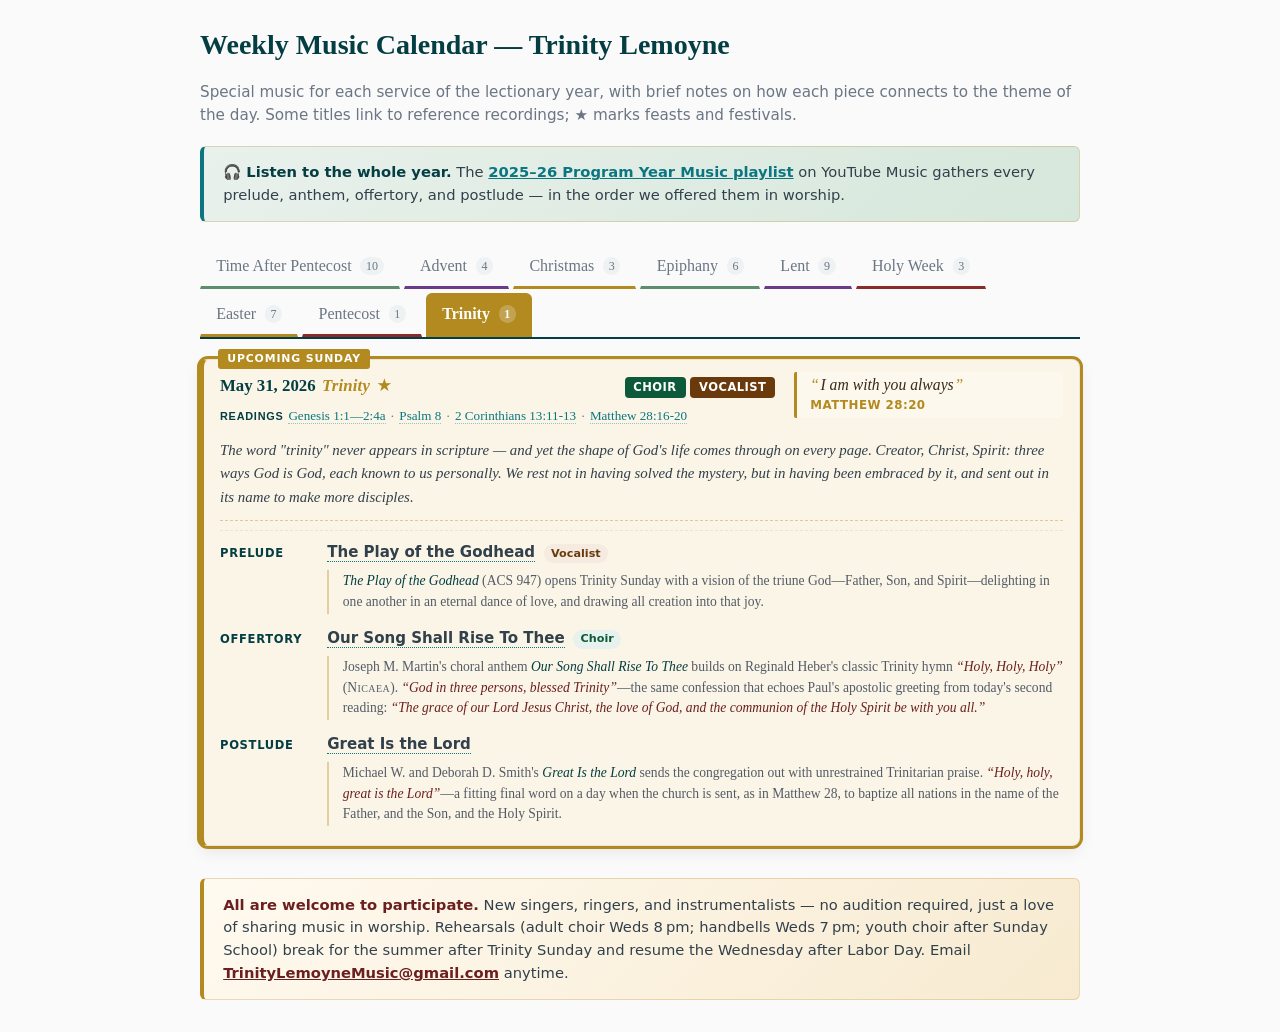
==== commit 9b33fd2c: "Update music calendar: sync recordings, add HOD anthems + midweek Lent, playlist link Sync 31 track " ====
--- a/music-calendar.html
+++ b/music-calendar.html
@@ -318,7 +318,11 @@
 <h1>Weekly Music Calendar — Trinity Lemoyne</h1>
 <p class="page-sub">Special music for each service of the lectionary year, with brief notes on how each piece connects to the theme of the day. Some titles link to reference recordings; ★ marks feasts and festivals.</p>
 
-<div class="tabs" role="tablist"><button class="tab" data-tab="Time After Pentecost" style="--tab-accent: #5d8d6e;">Time After Pentecost <span class="count">10</span></button><button class="tab" data-tab="Advent" style="--tab-accent: #6b3a8b;">Advent <span class="count">4</span></button><button class="tab" data-tab="Christmas" style="--tab-accent: #b38a20;">Christmas <span class="count">3</span></button><button class="tab" data-tab="Epiphany" style="--tab-accent: #5d8d6e;">Epiphany <span class="count">6</span></button><button class="tab" data-tab="Lent" style="--tab-accent: #6b3a8b;">Lent <span class="count">6</span></button><button class="tab" data-tab="Holy Week" style="--tab-accent: #8b2a2a;">Holy Week <span class="count">3</span></button><button class="tab active" data-tab="Easter" style="--tab-accent: #b38a20;">Easter <span class="count">7</span></button><button class="tab" data-tab="Pentecost" style="--tab-accent: #8b2a2a;">Pentecost <span class="count">1</span></button><button class="tab" data-tab="Trinity" style="--tab-accent: #b38a20;">Trinity <span class="count">1</span></button></div>
+<aside class="join-invite" style="margin: 0.4rem auto 1.4rem; background: linear-gradient(135deg, #e9f1ec 0%, #d6e7db 100%); border-left-color: var(--teal-600);">
+  <strong style="color: var(--teal-800);">🎧 Listen to the whole year.</strong> The <a href="https://music.youtube.com/playlist?list=PLIMP0jUmTAjtryIaru56lG-Di0vOOOakS" target="_blank" rel="noopener" style="color: var(--teal-600);">2025–26 Program Year Music playlist</a> on YouTube Music gathers every prelude, anthem, offertory, and postlude — in the order we offered them in worship.
+</aside>
+
+<div class="tabs" role="tablist"><button class="tab" data-tab="Time After Pentecost" style="--tab-accent: #5d8d6e;">Time After Pentecost <span class="count">10</span></button><button class="tab" data-tab="Advent" style="--tab-accent: #6b3a8b;">Advent <span class="count">4</span></button><button class="tab" data-tab="Christmas" style="--tab-accent: #b38a20;">Christmas <span class="count">3</span></button><button class="tab" data-tab="Epiphany" style="--tab-accent: #5d8d6e;">Epiphany <span class="count">6</span></button><button class="tab" data-tab="Lent" style="--tab-accent: #6b3a8b;">Lent <span class="count">9</span></button><button class="tab" data-tab="Holy Week" style="--tab-accent: #8b2a2a;">Holy Week <span class="count">3</span></button><button class="tab active" data-tab="Easter" style="--tab-accent: #b38a20;">Easter <span class="count">7</span></button><button class="tab" data-tab="Pentecost" style="--tab-accent: #8b2a2a;">Pentecost <span class="count">1</span></button><button class="tab" data-tab="Trinity" style="--tab-accent: #b38a20;">Trinity <span class="count">1</span></button></div>
 
 <div class="panels">
 <div class="panel" data-panel="Time After Pentecost">
@@ -339,7 +343,7 @@
       <div class="intro">Today&#x27;s readings pose the uncomfortable question of what we truly own. Amos names the silent shame of crooked scales; Jesus, in a parable about a shrewd steward, asks whether the same cleverness we spend on our own security might be turned toward the freedom of others. We come to the table not as proprietors but as those entrusted with gifts already given.</div>
       <div class="items">
         <div class="item-row"><div class="label">Prelude</div><div class="piece"><div class="title-line"><a class="title-link" href="https://www.youtube.com/watch?v=k16C-ukG-KI" target="_blank" rel="noopener">All That We Have</a> <span class="tag choir">Choir</span></div></div><div class="desc">This morning's prelude echoes today's call to choose God over wealth. It reminds us that everything we have is God's gift; we bring our gifts with open hands and trust God to give what we need.</div></div>
-        <div class="item-row"><div class="label">Offertory</div><div class="piece"><div class="title-line"><a class="title-link" href="https://www.hopepublishing.com/W2707_BREATHE/" target="_blank" rel="noopener">Breathe</a> <span class="tag choir">Choir</span></div></div><div class="desc"><em>Breathe</em> (Marie Barnett, arr. Derek Hakes) invites us to receive God's life as our daily breath, allowing us to loosen our grip on hurry and worry, so we can live simply, pray widely, and give gladly.</div></div>
+        <div class="item-row"><div class="label">Offertory</div><div class="piece"><div class="title-line"><a class="title-link" href="https://www.youtube.com/watch?v=4y0bY-j_138" target="_blank" rel="noopener">Breathe</a> <span class="tag choir">Choir</span></div></div><div class="desc"><em>Breathe</em> (Marie Barnett, arr. Derek Hakes) invites us to receive God's life as our daily breath, allowing us to loosen our grip on hurry and worry, so we can live simply, pray widely, and give gladly.</div></div>
         <div class="item-row"><div class="label">Postlude</div><div class="piece"><div class="title-line"><a class="title-link" href="https://www.youtube.com/watch?v=EarhrOSU7SA" target="_blank" rel="noopener">Take My Life, That I May Be</a> </div></div><div class="desc">Take our moments and our days, set them to your praise; we go to serve with what we've been given.</div></div>
       </div>
       <div class="clear"></div>
@@ -407,7 +411,7 @@
       <div class="readings"><span class="rlabel">Readings</span><a href="https://bible.oremus.org/?passage=2+Kings+5:1-3,+7-15c&amp;version=nrsvae" target="_blank" rel="noopener">2 Kings 5:1-3, 7-15c</a><span class="sep">·</span><a href="https://bible.oremus.org/?passage=Psalm+111&amp;version=nrsvae" target="_blank" rel="noopener">Psalm 111</a><span class="sep">·</span><a href="https://bible.oremus.org/?passage=2+Timothy+2:8-15&amp;version=nrsvae" target="_blank" rel="noopener">2 Timothy 2:8-15</a><span class="sep">·</span><a href="https://bible.oremus.org/?passage=Luke+17:11-19&amp;version=nrsvae" target="_blank" rel="noopener">Luke 17:11-19</a></div>
       <div class="intro">Naaman dips seven times in the Jordan and is made whole. Ten lepers are cleansed on the road, and one turns back to say thank you. The waters still heal; the bread still mends; the question each Sunday is whether we, too, will turn and give thanks.</div>
       <div class="items">
-        <div class="item-row"><div class="label">Prelude</div><div class="piece"><div class="title-line"><a class="title-link" href="https://www.choristersguild.org/store/cgb806-now-thank-we-all-our-god-2-or-3-octaves/2046/" target="_blank" rel="noopener">Now Thank We All Our God</a> <span class="tag bells">Handbells</span><span class="tag flute">Flute</span></div></div><div class="desc">Our Handbell Choir, joined by flutist Heather Doyle, offers <em>Now Thank We All Our God</em> (arr. Anna Laura Page) on a Sunday of healing and gratitude, it gathers us to say <span class="quote">“thank you”</span> with our whole heart.</div></div>
+        <div class="item-row"><div class="label">Prelude</div><div class="piece"><div class="title-line"><a class="title-link" href="https://www.youtube.com/watch?v=BS6255YFfss" target="_blank" rel="noopener">Now Thank We All Our God</a> <span class="tag bells">Handbells</span><span class="tag flute">Flute</span></div></div><div class="desc">Our Handbell Choir, joined by flutist Heather Doyle, offers <em>Now Thank We All Our God</em> (arr. Anna Laura Page) on a Sunday of healing and gratitude, it gathers us to say <span class="quote">“thank you”</span> with our whole heart.</div></div>
         <div class="item-row"><div class="label">Offertory</div><div class="piece"><div class="title-line"><a class="title-link" href="https://www.youtube.com/watch?v=9jzFQzDKa14" target="_blank" rel="noopener">I Have Decided</a> <span class="tag bells">Handbells</span></div></div><div class="desc"><em>I Have Decided</em> (arr. Dennis Robert) is a gentle testimony of discipleship—returning to Jesus in grateful trust and offering our lives along with our gifts.</div></div>
         <div class="item-row"><div class="label">Postlude</div><div class="piece"><div class="title-line"><a class="title-link" href="https://www.youtube.com/watch?v=bJ_gcvl2m-w" target="_blank" rel="noopener">Jesus Lifted Me</a> </div></div><div class="desc">The song <em>Jesus Lifted Me</em>, by Brooke Ligertwood and CAIN, sends us out rejoicing: <span class="quote">“Glory, hallelujah, Jesus lifted me.”</span></div></div>
       </div>
@@ -477,7 +481,7 @@
       <div class="intro">Today we name our dead and give thanks for them — for ordinary saints whose lives taught us something of Christ. Daniel glimpses the great assembly; Jesus names the blessed as the poor, the grieving, the hungry, the merciful. We belong with them — and so we take our place at the table, surrounded by so great a cloud of witnesses.</div>
       <div class="items">
         <div class="item-row"><div class="label">Prelude</div><div class="piece"><div class="title-line"><a class="title-link" href="https://www.youtube.com/watch?v=-1z1bKfDT-k" target="_blank" rel="noopener">For All the Saints</a> <span class="tag bells">Handbells</span></div></div><div class="desc">This morning's prelude <em>For All the Saints</em> (arr. Anna Laura Page) is a bright procession of the communion of saints, lifting our remembrance into praise and thanksgiving.</div></div>
-        <div class="item-row"><div class="label">Offertory</div><div class="piece"><div class="title-line"><a class="title-link" href="https://www.augsburgfortress.org/store/product/9780800632045/I-Sing-a-Song-of-the-Saints-of-God?__hstc=240847836.9d20db79cd5317c3df20cbfdc4563345.1735507072255.1757779443348.1757791952342.163&amp;__hssc=240847836.13.1757791952342&amp;__hsfp=1811316718" target="_blank" rel="noopener">I Sing a Song of the Saints of God</a> <span class="tag youth">Youth</span><span class="tag choir">Choir</span><span class="tag bells">Handbells</span><span class="tag assembly">Assembly</span></div></div><div class="desc"><em>I Sing a Song of the Saints of God</em> (Wayne L. Wold) reminds us that saints are everyday people made holy by grace; all ages are invited to join the saints' song as we bring our gifts.</div></div>
+        <div class="item-row"><div class="label">Offertory</div><div class="piece"><div class="title-line"><a class="title-link" href="https://www.youtube.com/watch?v=hw-Hu9J2NiE" target="_blank" rel="noopener">I Sing a Song of the Saints of God</a> <span class="tag youth">Youth</span><span class="tag choir">Choir</span><span class="tag bells">Handbells</span><span class="tag assembly">Assembly</span></div></div><div class="desc"><em>I Sing a Song of the Saints of God</em> (Wayne L. Wold) reminds us that saints are everyday people made holy by grace; all ages are invited to join the saints' song as we bring our gifts.</div></div>
         <div class="item-row"><div class="label">Postlude</div><div class="piece"><div class="title-line"><a class="title-link" href="https://www.youtube.com/watch?v=PYyyfw349FI" target="_blank" rel="noopener">I&#x27;ll Fly Away</a> </div></div><div class="desc"><em>I'll Fly Away</em> sends us out in sure hope of the life God promises, remembering those who now rest in God's light. All are welcome to join in the singing.</div></div>
       </div>
       <div class="clear"></div>
@@ -499,8 +503,8 @@
       <div class="readings"><span class="rlabel">Readings</span><a href="https://bible.oremus.org/?passage=Job+19:23-27a&amp;version=nrsvae" target="_blank" rel="noopener">Job 19:23-27a</a><span class="sep">·</span><a href="https://bible.oremus.org/?passage=Psalm+17:1-9&amp;version=nrsvae" target="_blank" rel="noopener">Psalm 17:1-9</a><span class="sep">·</span><a href="https://bible.oremus.org/?passage=2+Thessalonians+2:1-5,+13-17&amp;version=nrsvae" target="_blank" rel="noopener">2 Thessalonians 2:1-5, 13-17</a><span class="sep">·</span><a href="https://bible.oremus.org/?passage=Luke+20:27-38&amp;version=nrsvae" target="_blank" rel="noopener">Luke 20:27-38</a></div>
       <div class="intro">Out of deepest grief Job cries, &quot;I know that my Redeemer lives.&quot; Jesus, pressed by the Sadducees to logic-chop the resurrection, simply answers that God is the God of the living. Every Sunday is a small Easter for this reason — we gather in the company of the living God, and the company he keeps.</div>
       <div class="items">
-        <div class="item-row"><div class="label">Prelude</div><div class="piece"><div class="title-line"><a class="title-link" href="https://giamusic.com/resource/prelude-on-duke-street-handbells-pdf-d8939" target="_blank" rel="noopener">Prelude on DUKE STREET</a> <span class="tag bells">Handbells</span></div></div><div class="desc">A shimmer of bells on <span class="sc">Duke Street</span> opens the door to life—Jesus shall reign, our Redeemer lives.</div></div>
-        <div class="item-row"><div class="label">Offertory</div><div class="piece"><div class="title-line"><a class="title-link" href="https://www.jwpepper.com/i-know-that-my-redeemer-lives-10014731/p?srsltid=AfmBOop0Bw-gMocN2Lt43cqNwVAPj3Ueb8_enypTatB0NBRhqSyh5Zwc" target="_blank" rel="noopener">I Know That My Redeemer Lives</a> <span class="tag bells">Handbells</span></div></div><div class="desc">A lively alleluia on Duke Street; in hope of the resurrection we lay our gifts before the God of the living.</div></div>
+        <div class="item-row"><div class="label">Prelude</div><div class="piece"><div class="title-line"><a class="title-link" href="https://www.youtube.com/watch?v=U6pXuMFevqE" target="_blank" rel="noopener">Prelude on DUKE STREET</a> <span class="tag bells">Handbells</span></div></div><div class="desc">A shimmer of bells on <span class="sc">Duke Street</span> opens the door to life—Jesus shall reign, our Redeemer lives.</div></div>
+        <div class="item-row"><div class="label">Offertory</div><div class="piece"><div class="title-line"><a class="title-link" href="https://www.youtube.com/watch?v=TYOsSdDQBKo" target="_blank" rel="noopener">I Know That My Redeemer Lives</a> <span class="tag bells">Handbells</span></div></div><div class="desc">A lively alleluia on Duke Street; in hope of the resurrection we lay our gifts before the God of the living.</div></div>
         <div class="item-row"><div class="label">Postlude</div><div class="piece"><div class="title-line"><a class="title-link" href="https://www.youtube.com/watch?v=x2Kft4bfsSk" target="_blank" rel="noopener">Rise Up</a> </div></div><div class="desc"><em>Rise Up</em> (Bifrost Arts) sends us out praying <span class="quote">“your kingdom come”</span>—standing with the weary and forgotten, trusting the Lord who raises life in the face of death.</div></div>
       </div>
       <div class="clear"></div>
@@ -593,7 +597,7 @@
       <div class="items">
         <div class="item-row"><div class="label">Prelude</div><div class="piece"><div class="title-line"><span class="title">Advent–Christmas–Epiphany Hymn Sing</span> </div></div><div class="desc">Today’s prelude is replaced by an Advent–Christmas–Epiphany hymn sing. All are invited to call out a favorite hymn from the Advent (239–267), Christmas (268–300), or Epiphany (301–318) sections of the ELW (cranberry red) hymnal.</div></div>
         <div class="item-row"><div class="label">Offertory</div><div class="piece"><div class="title-line"><a class="title-link" href="https://www.youtube.com/watch?v=MxbOyHyj3X8" target="_blank" rel="noopener">A Voice Cries Out</a> <span class="tag choir">Choir</span></div></div><div class="desc"><em>A Voice Cries Out, <span class="quote">“Prepare the Way of the Lord”</span></em> (Lloyd Larson) sounds Isaiah’s comfort and John’s call—valleys lifted, rough places made plain—as we place our gifts on the road of repentance and hope toward Emmanuel.</div></div>
-        <div class="item-row"><div class="label">Postlude</div><div class="piece"><div class="title-line"><a class="title-link" href="https://www.youtube.com/watch?v=fBG_uNYVzRQ" target="_blank" rel="noopener">A Voice Cries Out</a> </div></div><div class="desc"><em>A Voice Cries Out</em> (Michael Joncas) sends us as heralds: <span class="quote">“Prepare the way!”</span>—lift up your voice, behold your God—the Shepherd who gathers lambs and leads us in the path of peace.</div></div>
+        <div class="item-row"><div class="label">Postlude</div><div class="piece"><div class="title-line"><a class="title-link" href="https://www.youtube.com/watch?v=_Xxst0rMZHg" target="_blank" rel="noopener">A Voice Cries Out</a> </div></div><div class="desc"><em>A Voice Cries Out</em> (Michael Joncas) sends us as heralds: <span class="quote">“Prepare the way!”</span>—lift up your voice, behold your God—the Shepherd who gathers lambs and leads us in the path of peace.</div></div>
       </div>
       <div class="clear"></div>
     </section>
@@ -638,7 +642,7 @@
       <div class="intro">The name spoken over this child is Emmanuel — God with us. In Matthew&#x27;s telling, it is Joseph who receives the angel&#x27;s news and says yes with his life. On this last Sunday before Christmas we pray the O Antiphons&#x27; ancient petition: &quot;Come, Emmanuel, come.&quot;</div>
       <div class="items">
         <div class="item-row"><div class="label">Prelude</div><div class="piece"><div class="title-line"><span class="title">Advent–Christmas–Epiphany Hymn Sing</span> </div></div><div class="desc">Today’s prelude is replaced by an Advent–Christmas–Epiphany hymn sing. All are invited to call out a favorite hymn from the Advent (239–267), Christmas (268–300), or Epiphany (301–318) sections of the ELW (cranberry red) hymnal.</div></div>
-        <div class="item-row"><div class="label">Offertory</div><div class="piece"><div class="title-line"><a class="title-link" href="https://giamusic.com/resource/no-wind-at-the-window-instrument-edition-print-g7480inst" target="_blank" rel="noopener">No Wind at the Window</a> <span class="tag choir">Choir</span><span class="tag violin">Violin</span></div></div><div class="desc"><em>No Wind at the Window</em> (John L. Bell, arr. Jennifer Kerr Breedlove Budziak) draws us into the quiet of the Annunciation, where Mary’s courageous yes welcomes Emmanuel as we bring our gifts.</div></div>
+        <div class="item-row"><div class="label">Offertory</div><div class="piece"><div class="title-line"><a class="title-link" href="https://www.youtube.com/watch?v=_AY2lKWCUD8" target="_blank" rel="noopener">No Wind at the Window</a> <span class="tag choir">Choir</span><span class="tag violin">Violin</span></div></div><div class="desc"><em>No Wind at the Window</em> (John L. Bell, arr. Jennifer Kerr Breedlove Budziak) draws us into the quiet of the Annunciation, where Mary’s courageous yes welcomes Emmanuel as we bring our gifts.</div></div>
         <div class="item-row"><div class="label">Postlude</div><div class="piece"><div class="title-line"><a class="title-link" href="https://www.youtube.com/watch?v=v0I8Yzra-4A" target="_blank" rel="noopener">O Joseph, Awaken, Let Go of Your Fear</a> </div></div><div class="desc">Our postlude, <span class="quote">“O Joseph, Awaken, Let Go of Your Fear,”</span> gives musical voice to Joseph’s dream of Emmanuel, God with us, moving from uncertainty to trust and sending us out ready to welcome Christ with courage and quiet joy. The music is by Bex Gaunt, with text by Chris Shelton.</div></div>
       </div>
       <div class="clear"></div>
@@ -662,7 +666,8 @@
       <div class="items">
         <div class="item-row"><div class="label">Prelude</div><div class="piece"><div class="title-line"><a class="title-link" href="https://www.youtube.com/watch?v=g1EASWDGcSk" target="_blank" rel="noopener">Carol of the Bells</a> <span class="tag bells">Handbells</span></div></div><div class="desc">A lone bell grows into shimmering waves of sound, calling us to worship and celebrating the birth of Christ with festive energy.</div></div>
         <div class="item-row"><div class="label">Youth</div><div class="piece"><div class="title-line"><a class="title-link" href="https://www.youtube.com/watch?v=gql0t60p2GU" target="_blank" rel="noopener">Away in a Manger</a> <span class="tag youth">Youth</span><span class="tag violin">Violin</span></div></div><div class="desc">Arranged for young voices with violin accompaniment, this gentle carol invites us to wonder at the Christ-child asleep in a humble manger.</div></div>
-        <div class="item-row"><div class="label">Offertory</div><div class="piece"><div class="title-line"><a class="title-link" href="https://www.hopepublishing.com/W1278_HEAVENS_ROSE/" target="_blank" rel="noopener">Heaven&#x27;s Rose</a> <span class="tag choir">Choir</span></div></div><div class="desc">With images of a fragile rose in the cold, this piece invites us to marvel that heaven’s beauty has taken flesh among us.</div></div>
+        <div class="item-row"><div class="label">Youth</div><div class="piece"><div class="title-line"><a class="title-link" href="https://www.youtube.com/watch?v=sik6yUHeTt0" target="_blank" rel="noopener">Jesus Comes</a> <span class="tag youth">Youth</span></div></div><div class="desc">The youth choir's <em>Jesus Comes</em> proclaims the heart of Christmas Eve—Emmanuel, God with us—announcing with the angels the good news of great joy born this night.</div></div>
+        <div class="item-row"><div class="label">Offertory</div><div class="piece"><div class="title-line"><a class="title-link" href="https://www.youtube.com/watch?v=uFwTPlDwH5w" target="_blank" rel="noopener">Heaven&#x27;s Rose</a> <span class="tag choir">Choir</span></div></div><div class="desc">With images of a fragile rose in the cold, this piece invites us to marvel that heaven’s beauty has taken flesh among us.</div></div>
         <div class="item-row"><div class="label">Postlude</div><div class="piece"><div class="title-line"><a class="title-link" href="https://www.youtube.com/watch?v=nTCFd6ntGXY" target="_blank" rel="noopener">Joy to the World</a> </div></div><div class="desc">Our postlude, <span class="quote">“Joy to the World,”</span> sends us out rejoicing with the angels’ good news of great joy for all people, inviting us to carry the light of Christ into the winter night and to share his peace with the world.</div></div>
       </div>
       <div class="clear"></div>
@@ -706,7 +711,7 @@
       <div class="readings"><span class="rlabel">Readings</span><a href="https://bible.oremus.org/?passage=Jeremiah+31:7-14&amp;version=nrsvae" target="_blank" rel="noopener">Jeremiah 31:7-14</a><span class="sep">·</span><a href="https://bible.oremus.org/?passage=Psalm+147:12-20&amp;version=nrsvae" target="_blank" rel="noopener">Psalm 147:12-20</a><span class="sep">·</span><a href="https://bible.oremus.org/?passage=Ephesians+1:3-14&amp;version=nrsvae" target="_blank" rel="noopener">Ephesians 1:3-14</a><span class="sep">·</span><a href="https://bible.oremus.org/?passage=John+1:[1-9]+10-18&amp;version=nrsvae" target="_blank" rel="noopener">John 1:[1-9] 10-18</a></div>
       <div class="intro">The great prologue of John sings the mystery: in Jesus, the Word who was with God from the beginning has pitched a tent among us. What sounds abstract becomes intimate at font and table — ordinary bread, ordinary water, ordinary words that carry the fullness of grace and truth.</div>
       <div class="items">
-        <div class="item-row"><div class="label">Prelude</div><div class="piece"><div class="title-line"><span class="title">Dearest Jesus, We Are Here</span> <span class="tag piano">Piano</span></div></div><div class="desc">Today we hear music shaped by the day’s theme: the Word made flesh, present among us. Valerie A. Floeter’s <span class="quote">“Dearest Jesus, We Are Here”</span> combines <span class="quote">“Dearest Jesus, at Your Word”</span> (Liebster Jesu, wir sind hier) with <span class="quote">“Word of God, Come Down on Earth,”</span> inviting us to receive Christ’s light and grace in Word and Sacrament.</div></div>
+        <div class="item-row"><div class="label">Prelude</div><div class="piece"><div class="title-line"><a class="title-link" href="https://www.youtube.com/watch?v=IPyCgzN0B3U" target="_blank" rel="noopener">Dearest Jesus, We Are Here</a> <span class="tag piano">Piano</span></div></div><div class="desc">Today we hear music shaped by the day’s theme: the Word made flesh, present among us. Valerie A. Floeter’s <span class="quote">“Dearest Jesus, We Are Here”</span> combines <span class="quote">“Dearest Jesus, at Your Word”</span> (Liebster Jesu, wir sind hier) with <span class="quote">“Word of God, Come Down on Earth,”</span> inviting us to receive Christ’s light and grace in Word and Sacrament.</div></div>
         <div class="item-row"><div class="label">Offertory</div><div class="piece"><div class="title-line"><a class="title-link" href="https://www.youtube.com/watch?v=l1ogh31Sc1g" target="_blank" rel="noopener">For the Beauty of the Earth</a> <span class="tag choir">Choir</span><span class="tag flute">Flute</span><span class="tag assembly">Assembly</span></div></div><div class="desc"><em>For the Beauty of the Earth</em> (John Rutter) thanks God for the gifts of creation and love, as we offer our gratitude and our gifts back to God.</div></div>
         <div class="item-row"><div class="label">Postlude</div><div class="piece"><div class="title-line"><a class="title-link" href="https://www.youtube.com/watch?v=dQl4izxPeNU" target="_blank" rel="noopener">King of Kings</a> </div></div><div class="desc">Our postlude, <em>King of Kings</em> (Hillsong Worship), sends us out rejoicing in the One through whom all things came into being and in whom heaven and earth are gathered up. Having heard that the Word became flesh and made his home among us, we go in praise and thanksgiving, ready to bear the light of Christ the King into the world.</div></div>
       </div>
@@ -752,9 +757,8 @@
       <div class="readings"><span class="rlabel">Readings</span><a href="https://bible.oremus.org/?passage=Isaiah+49:1-7&amp;version=nrsvae" target="_blank" rel="noopener">Isaiah 49:1-7</a><span class="sep">·</span><a href="https://bible.oremus.org/?passage=Psalm+40:1-11&amp;version=nrsvae" target="_blank" rel="noopener">Psalm 40:1-11</a><span class="sep">·</span><a href="https://bible.oremus.org/?passage=1+Corinthians+1:1-9&amp;version=nrsvae" target="_blank" rel="noopener">1 Corinthians 1:1-9</a><span class="sep">·</span><a href="https://bible.oremus.org/?passage=John+1:29-42&amp;version=nrsvae" target="_blank" rel="noopener">John 1:29-42</a></div>
       <div class="intro">John points and says, &quot;Look — the Lamb of God.&quot; Two disciples ask where Jesus is staying, and he answers simply: &quot;Come and see.&quot; The whole Christian life begins with that quiet invitation, rediscovered each week as we come again to word and meal and see for ourselves.</div>
       <div class="items">
-        <div class="item-row"><div class="label">Prelude</div><div class="piece"><div class="title-line"><span class="title">We Will Glorify</span> <span class="tag bells">Handbells</span></div></div><div class="desc"><em>We Will Glorify</em> (Twila Paris) exhalts the Lamb whom John proclaims in today's gospel. Bells and voices together declare him King of kings and Lord of lords. All are invited to sing.</div></div>
-        <div class="item-row"><div class="label">Offertory</div><div class="piece"><div class="title-line"><a class="title-link" href="https://giamusic.com/resource/just-as-i-am-20-1881sf" target="_blank" rel="noopener">Just As I Am</a> <span class="tag bells">Handbells</span></div></div><div class="desc"><em>Just As I Am</em> (William B. Bradbury, arr. Brenda Austin) echoes today's invitation to "come and see." As we listen to the sustained, prayerful tones of singing bells, we are reminded that Christ welcomes us without precondition, just as we are, broken and beloved, and calls us to abide with him.</div></div>
-        <div class="item-row"><div class="label">Postlude</div><div class="piece"><div class="title-line"><a class="title-link" href="https://www.youtube.com/watch?v=inu7hjBeRhs" target="_blank" rel="noopener">Psalm 40: Here I Am</a> </div></div><div class="desc"><em>Psalm 40: Here I Am</em> (Rory Cooney) sends us with the disciples' response on our lips. Called to come and see, we answer, "Here I am, Lord; I come to do your will."</div></div>
+        <div class="item-row"><div class="label">Prelude</div><div class="piece"><div class="title-line"><a class="title-link" href="https://www.youtube.com/watch?v=pMf_CkJJC6U" target="_blank" rel="noopener">We Will Glorify</a> <span class="tag bells">Handbells</span></div></div><div class="desc"><em>We Will Glorify</em> (Twila Paris) exhalts the Lamb whom John proclaims in today's gospel. Bells and voices together declare him King of kings and Lord of lords. All are invited to sing.</div></div>
+        <div class="item-row"><div class="label">Postlude</div><div class="piece"><div class="title-line"><a class="title-link" href="https://www.youtube.com/watch?v=pNrzgM9lsIg" target="_blank" rel="noopener">Psalm 40: Here I Am</a> </div></div><div class="desc"><em>Psalm 40: Here I Am</em> (Rory Cooney) sends us with the disciples' response on our lips. Called to come and see, we answer, "Here I am, Lord; I come to do your will."</div></div>
       </div>
       <div class="clear"></div>
     </section>
@@ -777,7 +781,7 @@
       <div class="items">
         <div class="item-row"><div class="label">Prelude</div><div class="piece"><div class="title-line"><a class="title-link" href="https://www.youtube.com/watch?v=dmc85Q4HHig" target="_blank" rel="noopener">Come, Follow Me</a> <span class="tag choir">Choir</span></div></div><div class="desc"><em>Come, Follow Me</em> echoes Jesus’ invitation to the first disciples, preparing our hearts to hear his call and walk in his light.</div></div>
         <div class="item-row"><div class="label">Offertory</div><div class="piece"><div class="title-line"><a class="title-link" href="https://www.youtube.com/watch?v=DGkTQxoK_F4" target="_blank" rel="noopener">Come Follow Me Forever</a> <span class="tag choir">Choir</span></div></div><div class="desc"><em>Come Follow Me Forever</em> (Michael Haydn, arr. Patrick M. Liebergen) calls us to praise God’s holy name and follow Christ together, offering our lives along with these gifts.</div></div>
-        <div class="item-row"><div class="label">Postlude</div><div class="piece"><div class="title-line"><a class="title-link" href="https://www.youtube.com/watch?v=nYnF86ZzHH8" target="_blank" rel="noopener">Let Us Talents and Tongues Employ</a> </div></div><div class="desc"><em>Let Us Talents and Tongues Employ</em> sends us forth to use our gifts and voices, sharing the good news with all we meet.</div></div>
+        <div class="item-row"><div class="label">Postlude</div><div class="piece"><div class="title-line"><a class="title-link" href="https://www.youtube.com/watch?v=3z0nzP00E2Y" target="_blank" rel="noopener">Let Us Talents and Tongues Employ</a> </div></div><div class="desc"><em>Let Us Talents and Tongues Employ</em> sends us forth to use our gifts and voices, sharing the good news with all we meet.</div></div>
       </div>
       <div class="clear"></div>
     </section>
@@ -822,7 +826,7 @@
       <div class="intro">Isaiah is blunt: the fast that God chooses is the loosing of every unjust bond and the sharing of bread. Jesus takes up the same thread — you are salt and light, he says, if you are willing to be flavor and illumination for somebody else&#x27;s life. Baptism commissions us for exactly that work.</div>
       <div class="items">
         <div class="item-row"><div class="label">Prelude</div><div class="piece"><div class="title-line"><a class="title-link" href="https://www.youtube.com/watch?v=Frobrm1t61A" target="_blank" rel="noopener">Go Light Your World</a> <span class="tag vocalist">Vocalist</span></div></div><div class="desc"><em>Go Light Your World</em> calls us to carry Christ's flame into every corner of darkness—letting our light shine before others so they may give glory to our Father in heaven.</div></div>
-        <div class="item-row"><div class="label">Offertory</div><div class="piece"><div class="title-line"><a class="title-link" href="https://www.choristersguild.org/store/cgb586-lord-whose-love-through-humble-service-god-whose-giving-knows-no-ending/1821/" target="_blank" rel="noopener">Lord, Whose Love through Humble Service</a> <span class="tag bells">Handbells</span></div></div><div class="desc"><em>Lord, Whose Love through Humble Service</em> echoes Isaiah's call: share your bread with the hungry, bring the homeless poor into your house, and your light shall break forth like the dawn.</div></div>
+        <div class="item-row"><div class="label">Offertory</div><div class="piece"><div class="title-line"><a class="title-link" href="https://www.youtube.com/watch?v=hIs1UZFDL5w" target="_blank" rel="noopener">Lord, Whose Love through Humble Service</a> <span class="tag bells">Handbells</span></div></div><div class="desc"><em>Lord, Whose Love through Humble Service</em> echoes Isaiah's call: share your bread with the hungry, bring the homeless poor into your house, and your light shall break forth like the dawn.</div></div>
         <div class="item-row"><div class="label">Postlude</div><div class="piece"><div class="title-line"><a class="title-link" href="https://www.youtube.com/watch?v=G88rhg1W4xw" target="_blank" rel="noopener">Bring Forth the Kingdom</a> </div></div><div class="desc"><em>Bring Forth the Kingdom</em> sends us as salt and light. Do justice, love mercy, let your good works shine before others to the glory of the Father.</div></div>
       </div>
       <div class="clear"></div>
@@ -888,9 +892,27 @@
       <div class="readings"><span class="rlabel">Readings</span><a href="https://bible.oremus.org/?passage=Genesis+2:15-17;+3:1-7&amp;version=nrsvae" target="_blank" rel="noopener">Genesis 2:15-17; 3:1-7</a><span class="sep">·</span><a href="https://bible.oremus.org/?passage=Psalm+32&amp;version=nrsvae" target="_blank" rel="noopener">Psalm 32</a><span class="sep">·</span><a href="https://bible.oremus.org/?passage=Romans+5:12-19&amp;version=nrsvae" target="_blank" rel="noopener">Romans 5:12-19</a><span class="sep">·</span><a href="https://bible.oremus.org/?passage=Matthew+4:1-11&amp;version=nrsvae" target="_blank" rel="noopener">Matthew 4:1-11</a></div>
       <div class="intro">The first Sunday of Lent finds Jesus in the wilderness for forty days, being tested — and answering each temptation not with his own strength but with scripture. We join that long walk, not because God is absent in the wilderness, but because the wilderness turns out to be the place where God is unmistakably present.</div>
       <div class="items">
-        <div class="item-row"><div class="label">Prelude</div><div class="piece"><div class="title-line"><span class="title">Kyrie Eleison</span> <span class="tag choir">Choir</span></div></div><div class="desc">The Choir opens our Lenten journey with <em>Kyrie Eleison</em>: Lord, have mercy. Its verses pray that God's Spirit would center our lives in the water and the word. Listen for the melody now, and we will sing this song together at the end of the service.</div></div>
-        <div class="item-row"><div class="label">Offertory</div><div class="piece"><div class="title-line"><a class="title-link" href="https://www.choristersguild.org/store/cga1324-a-mighty-fortress/7914/" target="_blank" rel="noopener">A Mighty Fortress</a> <span class="tag choir">Choir</span></div></div><div class="desc">The Choir sings Luther's <em>A Mighty Fortress</em> in an arrangement by Ken Berg. Led by the Spirit into the wilderness, Jesus met every temptation not with divine power but with the word of God alone. Luther's hymn answers with the same defiant trust: God's truth endures through every age.</div></div>
-        <div class="item-row"><div class="label">Postlude</div><div class="piece"><div class="title-line"><span class="title">Thy Word</span> </div></div></div>
+        <div class="item-row"><div class="label">Prelude</div><div class="piece"><div class="title-line"><a class="title-link" href="https://www.youtube.com/watch?v=yFq1stGOfGc" target="_blank" rel="noopener">Kyrie Eleison</a> <span class="tag choir">Choir</span></div></div><div class="desc">The Choir opens our Lenten journey with <em>Kyrie Eleison</em>: Lord, have mercy. Its verses pray that God's Spirit would center our lives in the water and the word. Listen for the melody now, and we will sing this song together at the end of the service.</div></div>
+        <div class="item-row"><div class="label">Offertory</div><div class="piece"><div class="title-line"><a class="title-link" href="https://www.youtube.com/watch?v=tAq4lMDUT78" target="_blank" rel="noopener">A Mighty Fortress</a> <span class="tag choir">Choir</span></div></div><div class="desc">The Choir sings Luther's <em>A Mighty Fortress</em> in an arrangement by Ken Berg. Led by the Spirit into the wilderness, Jesus met every temptation not with divine power but with the word of God alone. Luther's hymn answers with the same defiant trust: God's truth endures through every age.</div></div>
+        <div class="item-row"><div class="label">Postlude</div><div class="piece"><div class="title-line"><a class="title-link" href="https://www.youtube.com/watch?v=yL3SPtNfgek" target="_blank" rel="noopener">Thy Word</a> </div></div></div>
+      </div>
+      <div class="clear"></div>
+    </section>
+
+    <section class="week" id="week-2026-02-26" data-date="2026-02-26" style="--row-bg: #ece5f0; --row-accent: #6b3a8b;">
+      <aside class="verse-float"><div class="verse-text">She has washed my feet with her tears</div><cite class="verse-citation">Luke 7:44</cite></aside>
+      <header class="week-head">
+        <div class="lhs">
+          <span class="date">Feb 26, 2026</span>
+          <span class="sub">Midweek Lent — Feet of Christ</span>
+        </div>
+        <div class="rhs">
+        </div>
+      </header>
+      <div class="readings"><span class="rlabel">Readings</span><a href="https://bible.oremus.org/?passage=Isaiah+52:7-10&amp;version=nrsvae" target="_blank" rel="noopener">Isaiah 52:7-10</a><span class="sep">·</span><a href="https://bible.oremus.org/?passage=Luke+7:36-50&amp;version=nrsvae" target="_blank" rel="noopener">Luke 7:36-50</a></div>
+      <div class="intro">Our midweek Holden Evening Prayer services trace the way of Christ through his own body. Tonight we begin at his feet — beautiful upon the mountains with good news (Isaiah 52), and washed with the tears of a forgiven woman (Luke 7).</div>
+      <div class="items">
+        <div class="item-row"><div class="label">Hymn of the Day</div><div class="piece"><div class="title-line"><a class="title-link" href="https://www.youtube.com/watch?v=ushJX_groII" target="_blank" rel="noopener">Jesu, Jesu, Fill Us with Your Love</a> <span class="tag assembly">Assembly</span></div></div><div class="desc"><em>Jesu, Jesu, Fill Us with Your Love</em> (ELW 708, a Ghanaian folk song adapted by Tom Colvin) kneels with Christ at his friends' feet: <span class="quote">“Kneels at the feet of his friends, silently washes their feet.”</span> It asks that we learn to serve the neighbors God gives us.</div></div>
       </div>
       <div class="clear"></div>
     </section>
@@ -912,7 +934,7 @@
       <div class="intro">Abraham is told to leave what he knows and go. Nicodemus is told he must be born from above. Both stories describe the strange work of a God who does not let us stay put. Lent is a season for saying yes to that kind of unsettling invitation — trusting the promise even before we see where it leads.</div>
       <div class="items">
         <div class="item-row"><div class="label">Prelude</div><div class="piece"><div class="title-line"><a class="title-link" href="https://www.youtube.com/watch?v=h-OPPkenXvY" target="_blank" rel="noopener">Unto the Hills</a> <span class="tag choir">Choir</span></div></div><div class="desc"><em>Unto the Hills</em> echoes Psalm 121 as the Choir gathers us into worship: <span class="quote">“I lift up my eyes to the hills; from where does my help come?”</span> Like Abram, who left everything familiar to follow God's call into unknown territory, we begin worship looking upward in trust. Our help comes from the Lord, the maker of heaven and earth.</div></div>
-        <div class="item-row"><div class="label">Offertory</div><div class="piece"><div class="title-line"><a class="title-link" href="https://www.augsburgfortress.org/store/product/9780806697635/God-So-Loved-the-World" target="_blank" rel="noopener">God So Loved the World</a> <span class="tag choir">Choir</span><span class="tag flute">Flute</span><span class="tag assembly">Assembly</span></div></div><div class="desc"><em>God So Loved the World</em> places John 3:16 on our lips. In today's gospel, Jesus reveals to Nicodemus that God's love is not a reward for the righteous but a gift for the whole world. Let us all join in and proclaim this promise in song.</div></div>
+        <div class="item-row"><div class="label">Offertory</div><div class="piece"><div class="title-line"><a class="title-link" href="https://www.youtube.com/watch?v=AuBvuS_xi_8" target="_blank" rel="noopener">God So Loved the World</a> <span class="tag choir">Choir</span><span class="tag flute">Flute</span><span class="tag assembly">Assembly</span></div></div><div class="desc"><em>God So Loved the World</em> places John 3:16 on our lips. In today's gospel, Jesus reveals to Nicodemus that God's love is not a reward for the righteous but a gift for the whole world. Let us all join in and proclaim this promise in song.</div></div>
         <div class="item-row"><div class="label">Postlude</div><div class="piece"><div class="title-line"><a class="title-link" href="https://www.youtube.com/watch?v=veXyN37AgMU" target="_blank" rel="noopener">I Lift My Eyes Up</a> </div></div><div class="desc"><em>I Lift My Eyes Up</em> returns us to Psalm 121 as we go. The psalm's promise frames our sending: the Lord will watch over our coming and going, both now and forevermore.</div></div>
       </div>
       <div class="clear"></div>
@@ -935,8 +957,26 @@
       <div class="intro">A thirsty people in the desert; a thirsty woman at a Samaritan well. God supplies water from a rock; Jesus offers a water that becomes a spring inside us. Lent circles back again and again to the font — to the promise that the water given there will not run dry.</div>
       <div class="items">
         <div class="item-row"><div class="label">Prelude</div><div class="piece"><div class="title-line"><a class="title-link" href="https://www.youtube.com/watch?v=_SNKC2IC3Ko" target="_blank" rel="noopener">Fill My Cup, Lord</a> <span class="tag vocalist">Vocalist</span></div></div><div class="desc">The theme of spiritual thirst runs through today's readings—Israel thirsting in the wilderness, the Samaritan woman at the well. <em>Fill My Cup, Lord</em> (arr. Dennis Richardson) opens the service with a prayer to be filled by the living water Jesus offers.</div></div>
-        <div class="item-row"><div class="label">Offertory</div><div class="piece"><div class="title-line"><a class="title-link" href="https://handbellworld.com/music/MusicPiece.cfm?Piece=19624" target="_blank" rel="noopener">I Heard The Voice of Jesus Say</a> <span class="tag bells">Handbells</span></div></div><div class="desc">The Handbell Choir echoes today's Hymn of the Day: <em>I Heard the Voice of Jesus Say</em> (arr. Jefferey A. Hall), which recalls the Gospel encounter at Jacob's well. Jesus's invitation to the Samaritan woman—and to all who are weary—resonates in the words: <span class="quote">“I heard the voice of Jesus say, `Come unto me and rest.'\,”</span></div></div>
+        <div class="item-row"><div class="label">Offertory</div><div class="piece"><div class="title-line"><a class="title-link" href="https://www.youtube.com/watch?v=SoKDu6HbyRY" target="_blank" rel="noopener">I Heard The Voice of Jesus Say</a> <span class="tag bells">Handbells</span></div></div><div class="desc">The Handbell Choir echoes today's Hymn of the Day: <em>I Heard the Voice of Jesus Say</em> (arr. Jefferey A. Hall), which recalls the Gospel encounter at Jacob's well. Jesus's invitation to the Samaritan woman—and to all who are weary—resonates in the words: <span class="quote">“I heard the voice of Jesus say, ‘Come unto me and rest.’”</span></div></div>
         <div class="item-row"><div class="label">Postlude</div><div class="piece"><div class="title-line"><a class="title-link" href="https://www.youtube.com/watch?v=W1gKmZBtoiI" target="_blank" rel="noopener">Come to the Water</a> </div></div><div class="desc"><em>Come to the Water</em> (John B. Foley) draws on Isaiah's invitation and the baptismal imagery of today's Gospel. As the woman at the well discovered living water, this postlude invites all to come freely to the water of life.</div></div>
+      </div>
+      <div class="clear"></div>
+    </section>
+
+    <section class="week" id="week-2026-03-12" data-date="2026-03-12" style="--row-bg: #ece5f0; --row-accent: #6b3a8b;">
+      <aside class="verse-float"><div class="verse-text">One does not live by bread alone</div><cite class="verse-citation">Luke 4:4</cite></aside>
+      <header class="week-head">
+        <div class="lhs">
+          <span class="date">Mar 12, 2026</span>
+          <span class="sub">Midweek Lent — Mouth of Christ</span>
+        </div>
+        <div class="rhs">
+        </div>
+      </header>
+      <div class="readings"><span class="rlabel">Readings</span><a href="https://bible.oremus.org/?passage=Deuteronomy+8:1-3&amp;version=nrsvae" target="_blank" rel="noopener">Deuteronomy 8:1-3</a><span class="sep">·</span><a href="https://bible.oremus.org/?passage=Luke+4:1-22&amp;version=nrsvae" target="_blank" rel="noopener">Luke 4:1-22</a></div>
+      <div class="intro">Tonight we ponder the mouth of Christ — the Word who answers the tempter with Scripture and proclaims good news in the synagogue at Nazareth. We live not by bread alone, but by every word that comes from the mouth of God.</div>
+      <div class="items">
+        <div class="item-row"><div class="label">Hymn of the Day</div><div class="piece"><div class="title-line"><a class="title-link" href="https://www.youtube.com/watch?v=aH1Wn4fTiBs" target="_blank" rel="noopener">Speak, O Lord</a> <span class="tag assembly">Assembly</span></div></div><div class="desc">Keith Getty and Stuart Townend's <em>Speak, O Lord</em> prays for hearts ready to receive the Word: <span class="quote">“Speak, O Lord, as we come to you to receive the food of your holy word.”</span></div></div>
       </div>
       <div class="clear"></div>
     </section>
@@ -980,12 +1020,30 @@
       <div class="readings"><span class="rlabel">Readings</span><a href="https://bible.oremus.org/?passage=Ezekiel+37:1-14&amp;version=nrsvae" target="_blank" rel="noopener">Ezekiel 37:1-14</a><span class="sep">·</span><a href="https://bible.oremus.org/?passage=Psalm+130&amp;version=nrsvae" target="_blank" rel="noopener">Psalm 130</a><span class="sep">·</span><a href="https://bible.oremus.org/?passage=Romans+8:6-11&amp;version=nrsvae" target="_blank" rel="noopener">Romans 8:6-11</a><span class="sep">·</span><a href="https://bible.oremus.org/?passage=John+11:1-45&amp;version=nrsvae" target="_blank" rel="noopener">John 11:1-45</a></div>
       <div class="intro">In a valley of dry bones, God breathes life back into what looked finished. Outside Bethany&#x27;s tomb, Jesus calls Lazarus out by name. The stories do not promise that we will be spared loss — they promise that loss does not have the last word. The baptismal promise is the same.</div>
       <div class="items">
-        <div class="item-row"><div class="label">Prelude</div><div class="piece"><div class="title-line"><a class="title-link" href="https://www.hopepublishing.com/W1312_HYMN_OF_PROMISE/" target="_blank" rel="noopener">Hymn of Promise</a> <span class="tag vocalist">Vocalist</span></div></div><div class="desc"><em>Hymn of Promise</em> speaks of life hidden within apparent death—the flower within the seed, the butterfly within the cocoon. This mirrors Ezekiel's valley of dry bones brought to life and the raising of Lazarus in today's Gospel.</div></div>
+        <div class="item-row"><div class="label">Prelude</div><div class="piece"><div class="title-line"><a class="title-link" href="https://www.youtube.com/watch?v=8RHek8k5WoY" target="_blank" rel="noopener">Hymn of Promise</a> <span class="tag vocalist">Vocalist</span></div></div><div class="desc"><em>Hymn of Promise</em> speaks of life hidden within apparent death—the flower within the seed, the butterfly within the cocoon. This mirrors Ezekiel's valley of dry bones brought to life and the raising of Lazarus in today's Gospel.</div></div>
         <div class="item-row"><div class="label">Offertory</div><div class="piece"><div class="title-line"><a class="title-link" href="https://www.youtube.com/watch?v=jhRsi5kCJcY" target="_blank" rel="noopener">Wondrous Love</a> <span class="tag bells">Handbells</span></div></div><div class="desc"><em>Wondrous Love</em> reflects the depth of Christ's compassion shown in the raising of Lazarus. Jesus wept at Lazarus's tomb, revealing a love so wondrous that it conquers death itself.</div></div>
-        <div class="item-row"><div class="label">Postlude</div><div class="piece"><div class="title-line"><span class="title">Here on Jesus Christ I Will Stand</span> </div></div><div class="desc"><em>Here on Jesus Christ I Will Stand</em> responds to Paul's assurance in Romans 8 that the Spirit who raised Christ will give life to our mortal bodies. Standing on Jesus Christ is standing on the promise of resurrection.</div></div>
-      </div>
-      <div class="clear"></div>
-    </section></div>
+        <div class="item-row"><div class="label">Postlude</div><div class="piece"><div class="title-line"><a class="title-link" href="https://www.youtube.com/watch?v=nAWvBLtSelA" target="_blank" rel="noopener">Here on Jesus Christ I Will Stand</a> </div></div><div class="desc"><em>Here on Jesus Christ I Will Stand</em> responds to Paul's assurance in Romans 8 that the Spirit who raised Christ will give life to our mortal bodies. Standing on Jesus Christ is standing on the promise of resurrection.</div></div>
+      </div>
+      <div class="clear"></div>
+    </section>
+    <section class="week" id="week-2026-03-26" data-date="2026-03-26" style="--row-bg: #ece5f0; --row-accent: #6b3a8b;">
+      <aside class="verse-float"><div class="verse-text">Though I was blind, now I see</div><cite class="verse-citation">John 9:25</cite></aside>
+      <header class="week-head">
+        <div class="lhs">
+          <span class="date">Mar 26, 2026</span>
+          <span class="sub">Midweek Lent — Eyes of Christ</span>
+        </div>
+        <div class="rhs">
+        </div>
+      </header>
+      <div class="readings"><span class="rlabel">Readings</span><a href="https://bible.oremus.org/?passage=Psalm+33&amp;version=nrsvae" target="_blank" rel="noopener">Psalm 33</a><span class="sep">·</span><a href="https://bible.oremus.org/?passage=John+9:1-11&amp;version=nrsvae" target="_blank" rel="noopener">John 9:1-11</a></div>
+      <div class="intro">On our final midweek night we look through the eyes of Christ, who opens the eyes of a man born blind (John 9) and whose eye is upon those who hope in his steadfast love (Psalm 33).</div>
+      <div class="items">
+        <div class="item-row"><div class="label">Hymn of the Day</div><div class="piece"><div class="title-line"><a class="title-link" href="https://www.youtube.com/watch?v=HFYcjaquhtY" target="_blank" rel="noopener">Healer of Our Every Ill</a> <span class="tag assembly">Assembly</span></div></div><div class="desc">Marty Haugen's <em>Healer of Our Every Ill</em> (ELW 612) prays for light and sight: <span class="quote">“Healer of our every ill, light of each tomorrow.”</span> As Christ gives sight to the man born blind, we ask him to give us hearts that see.</div></div>
+      </div>
+      <div class="clear"></div>
+    </section>
+    </div>
 <div class="panel" data-panel="Holy Week">
     <section class="week" id="week-2026-03-29" data-date="2026-03-29" style="--row-bg: #fafaf9; --row-accent: #888;">
       <aside class="verse-float"><div class="verse-text">Hosanna to the Son of David</div><cite class="verse-citation">Matthew 21:9</cite></aside>
@@ -1003,7 +1061,7 @@
       <div class="readings"><span class="rlabel">Readings</span><a href="https://bible.oremus.org/?passage=Isaiah+50:4-9a&amp;version=nrsvae" target="_blank" rel="noopener">Isaiah 50:4-9a</a><span class="sep">·</span><a href="https://bible.oremus.org/?passage=Psalm+31:9-16&amp;version=nrsvae" target="_blank" rel="noopener">Psalm 31:9-16</a><span class="sep">·</span><a href="https://bible.oremus.org/?passage=Philippians+2:5-11&amp;version=nrsvae" target="_blank" rel="noopener">Philippians 2:5-11</a><span class="sep">·</span><a href="https://bible.oremus.org/?passage=Matthew+21:1-11&amp;version=nrsvae" target="_blank" rel="noopener">Matthew 21:1-11</a></div>
       <div class="intro">The palms we wave today are already being laid in the road of the Passion. Jesus enters Jerusalem not on a warhorse but on a borrowed donkey, and the same crowd that shouts Hosanna will shout Crucify before the week is out. Paul names it cleanly: he emptied himself, all the way down to a cross — and there is the glory.</div>
       <div class="items">
-        <div class="item-row"><div class="label">Prelude</div><div class="piece"><div class="title-line"><a class="title-link" href="https://www.choristersguild.org/store/cga84-little-grey-donkey/7648/" target="_blank" rel="noopener">Little Gray Donkey</a> <span class="tag youth">Youth</span><span class="tag choir">Choir</span><span class="tag flute">Flute</span></div></div><div class="desc"><em>Little Gray Donkey</em> tells the story of the humble donkey that carried Jesus into Jerusalem. On Palm Sunday, we remember the triumphal entry—a king arriving not on a warhorse but on a lowly donkey, fulfilling Zechariah's prophecy.</div></div>
+        <div class="item-row"><div class="label">Prelude</div><div class="piece"><div class="title-line"><a class="title-link" href="https://www.youtube.com/watch?v=bXHc0ItG3CU" target="_blank" rel="noopener">Little Gray Donkey</a> <span class="tag youth">Youth</span><span class="tag choir">Choir</span><span class="tag flute">Flute</span></div></div><div class="desc"><em>Little Gray Donkey</em> tells the story of the humble donkey that carried Jesus into Jerusalem. On Palm Sunday, we remember the triumphal entry—a king arriving not on a warhorse but on a lowly donkey, fulfilling Zechariah's prophecy.</div></div>
         <div class="item-row"><div class="label">Offertory</div><div class="piece"><div class="title-line"><a class="title-link" href="https://www.youtube.com/watch?v=LpH4DL55zLs" target="_blank" rel="noopener">And Can It Be?</a> <span class="tag choir">Choir</span></div></div><div class="desc">Dan Forrest's setting of Wesley's text marvels at the mystery of the cross we hear proclaimed in today's Passion. Echoing Philippians 2, the choir sings of Christ who <span class="quote">“emptied himself of all but love”</span> and bled for us all.</div></div>
         <div class="item-row"><div class="label">Postlude</div><div class="piece"><div class="title-line"><a class="title-link" href="https://www.youtube.com/watch?v=aTl1Q8yudfM" target="_blank" rel="noopener">The King of Glory</a> </div></div><div class="desc"><em>The King of Glory</em> echoes Psalm 24 and the Palm Sunday acclamation: <span class="quote">“The King of Glory comes, the nation rejoices!”</span> As the crowds shouted <span class="quote">“Hosanna,”</span> we too proclaim the King of Glory who enters in the name of the Lord.</div></div>
       </div>
@@ -1067,9 +1125,9 @@
         </div>
       </header>
       <div class="readings"><span class="rlabel">Readings</span><a href="https://bible.oremus.org/?passage=Acts+10:34-43&amp;version=nrsvae" target="_blank" rel="noopener">Acts 10:34-43</a><span class="sep">·</span><a href="https://bible.oremus.org/?passage=Psalm+118:1-2,+14-24&amp;version=nrsvae" target="_blank" rel="noopener">Psalm 118:1-2, 14-24</a><span class="sep">·</span><a href="https://bible.oremus.org/?passage=Colossians+3:1-4&amp;version=nrsvae" target="_blank" rel="noopener">Colossians 3:1-4</a><span class="sep">·</span><a href="https://bible.oremus.org/?passage=Matthew+28:1-10&amp;version=nrsvae" target="_blank" rel="noopener">Matthew 28:1-10</a></div>
-      <div class="intro">&quot;This is the day that the Lord has made&quot; — and the reason we dare say it is that Christ is risen. The stone is rolled away; the women come back from the tomb astonished and unable to keep quiet. We cannot keep quiet either. We sing; we feast; and we carry the news back out of the sanctuary with us.</div>
-      <div class="items">
-        <div class="item-row"><div class="label">Prelude</div><div class="piece"><div class="title-line"><a class="title-link" href="https://www.youtube.com/watch?v=4GZSjrstvf0" target="_blank" rel="noopener">Rejoice!</a> <span class="tag choir">Choir</span></div></div><div class="desc">Joseph M. Martin's jubilant Easter anthem proclaims the resurrection: <span class="quote">“Christ is risen, sing alleluia; love has triumphed over the grave.”</span> On this Easter morning, the Choir leads us into worship with the joy proclaimed in Psalm 118: rejoice and be glad!</div></div>
+      <div class="intro">&quot;This is the day that the Lord has made&quot; — and no day is more fully his than this one: Christ is risen. The stone is rolled away; the women come back from the tomb astonished and unable to keep quiet. We cannot keep quiet either. We sing; we feast; and we carry the news back out of the sanctuary with us.</div>
+      <div class="items">
+        <div class="item-row"><div class="label">Prelude</div><div class="piece"><div class="title-line"><a class="title-link" href="https://www.youtube.com/watch?v=kLNfGsjfUX0" target="_blank" rel="noopener">Rejoice!</a> <span class="tag choir">Choir</span></div></div><div class="desc">Joseph M. Martin's jubilant Easter anthem proclaims the resurrection: <span class="quote">“Christ is risen, sing alleluia; love has triumphed over the grave.”</span> On this Easter morning, the Choir leads us into worship with the joy proclaimed in Psalm 118: rejoice and be glad!</div></div>
         <div class="item-row"><div class="label">Youth</div><div class="piece"><div class="title-line"><a class="title-link" href="https://www.youtube.com/watch?v=4GZSjrstvf0" target="_blank" rel="noopener">Early Easter Morning</a> <span class="tag youth">Youth</span><span class="tag bells">Handbells</span></div></div><div class="desc">The youth bring the Easter story to life in this joyful canon by Jennifer Kerr Breedlove. Two-part voices and handbells retell the women's visit to the tomb—from weeping at dawn to the angel's proclamation: <span class="quote">“He is risen!”</span></div></div>
         <div class="item-row"><div class="label">Offertory</div><div class="piece"><div class="title-line"><a class="title-link" href="https://www.youtube.com/watch?v=4i-fxbGoM2c" target="_blank" rel="noopener">Redeemer</a> <span class="tag choir">Choir</span></div></div><div class="desc"><em>Redeemer</em> celebrates the redemptive work of Christ. Acts 10 proclaims that God raised Jesus on the third day, and this gospel-infused anthem responds with exuberant praise: <span class="quote">“I know my Redeemer lives!”</span></div></div>
         <div class="item-row"><div class="label">Postlude</div><div class="piece"><div class="title-line"><a class="title-link" href="https://www.youtube.com/watch?v=sowh2cCxZDc" target="_blank" rel="noopener">This is The Day</a> </div></div><div class="desc"><em>This Is the Day</em> captures the heart of Easter's joy in Psalm 118:24: <span class="quote">“This is the day that the Lord has made.”</span> This sending piece carries the congregation out with the psalm's triumphant declaration, a fitting close to the most celebratory day in the church year.</div></div>
@@ -1117,8 +1175,8 @@
       <div class="intro">Two disciples leave Jerusalem grieving, certain that the story has ended badly. A stranger walks with them and opens the scriptures; then, at table, their eyes are opened in the breaking of bread. Every Sunday gathering is the Emmaus walk in miniature — hearts warmed by the word, Christ recognized in the meal, feet sent back to Jerusalem with news.</div>
       <div class="items">
         <div class="item-row"><div class="label">Prelude</div><div class="piece"><div class="title-line"><a class="title-link" href="https://www.youtube.com/watch?v=qtSC8Q3Sj0U" target="_blank" rel="noopener">Stay with Us</a> <span class="tag vocalist">Vocalist</span></div></div><div class="desc"><em>Stay with Us</em> captures the heartfelt plea of the disciples on the Emmaus road: <span class="quote">“Stay with us, for it is almost evening”</span>—the moment just before their eyes are opened and they recognize the risen Christ.</div></div>
-        <div class="item-row"><div class="label">Offertory</div><div class="piece"><div class="title-line"><a class="title-link" href="https://www.choristersguild.org/store/cgb748-i-will-arise-and-go-to-jesus-3-4-or-5-octaves/1988/" target="_blank" rel="noopener">I Will Arise and Go to Jesus</a> <span class="tag bells">Handbells</span></div></div><div class="desc"><em>I Will Arise and Go to Jesus</em> mirrors the Emmaus disciples' response: after encountering the risen Lord, they immediately arise and return to Jerusalem. As Peter preaches in Acts, <span class="quote">“Repent and be baptized,”</span> we too arise and go to Jesus.</div></div>
-        <div class="item-row"><div class="label">Postlude</div><div class="piece"><div class="title-line"><span class="title">To Emmaus, We Are Fleeing</span> </div></div><div class="desc"><em>To Emmaus, We Are Fleeing</em> tells the Emmaus story, capturing the disciples' journey from grief to recognition. As they walk away from Jerusalem in despair, Christ walks alongside them, and in the breaking of bread their eyes are opened—a powerful image of how the risen Lord meets us in our doubt and reveals himself in worship.</div></div>
+        <div class="item-row"><div class="label">Offertory</div><div class="piece"><div class="title-line"><a class="title-link" href="https://www.youtube.com/watch?v=gISjSZhxWpo" target="_blank" rel="noopener">I Will Arise and Go to Jesus</a> <span class="tag bells">Handbells</span></div></div><div class="desc"><em>I Will Arise and Go to Jesus</em> mirrors the Emmaus disciples' response: after encountering the risen Lord, they immediately arise and return to Jerusalem. As Peter preaches in Acts, <span class="quote">“Repent and be baptized,”</span> we too arise and go to Jesus.</div></div>
+        <div class="item-row"><div class="label">Postlude</div><div class="piece"><div class="title-line"><a class="title-link" href="https://www.youtube.com/watch?v=-Z1OqrPYxF0" target="_blank" rel="noopener">To Emmaus, We Are Fleeing</a> </div></div><div class="desc"><em>To Emmaus, We Are Fleeing</em> tells the Emmaus story, capturing the disciples' journey from grief to recognition. As they walk away from Jerusalem in despair, Christ walks alongside them, and in the breaking of bread their eyes are opened—a powerful image of how the risen Lord meets us in our doubt and reveals himself in worship.</div></div>
       </div>
       <div class="clear"></div>
     </section>
@@ -1140,7 +1198,7 @@
       <div class="intro">Good Shepherd Sunday turns on Jesus&#x27; promise: &quot;I came that they may have life, and have it abundantly.&quot; Psalm 23 names what that abundance looks like — not wealth but presence, a shepherd beside still waters, a table prepared even among enemies, goodness and mercy following close behind. 1 Peter calls this same shepherd the guardian of our souls, and Acts shows the first Christians living his abundance together — breaking bread, sharing what they have, making sure no one goes without.</div>
       <div class="items">
         <div class="item-row"><div class="label">Prelude</div><div class="piece"><div class="title-line"><a class="title-link" href="https://www.youtube.com/watch?v=CPCN8a6Pok0" target="_blank" rel="noopener">The King Of Love, My Shepherd Is</a> <span class="tag choir">Choir</span></div></div><div class="desc"><em>The King of Love My Shepherd Is</em> paraphrases Psalm 23, the psalm appointed for today. The Good Shepherd who leads beside still waters and through the valley of death is the same one Jesus describes in John 10—the one who calls his own sheep by name and leads them out to abundant life.</div></div>
-        <div class="item-row"><div class="label">Offertory</div><div class="piece"><div class="title-line"><a class="title-link" href="https://www.choristersguild.org/store/cga1298-always-in-your-presence/8001/" target="_blank" rel="noopener">Always in Your Presence</a> <span class="tag choir">Choir</span></div></div><div class="desc"><em>Always in Your Presence</em> reflects the intimate relationship between shepherd and flock described in both the psalm and the Gospel—the assurance that we dwell in God's presence, guided and protected, as Peter writes: <span class="quote">“You have returned to the shepherd and guardian of your souls.”</span></div></div>
+        <div class="item-row"><div class="label">Offertory</div><div class="piece"><div class="title-line"><a class="title-link" href="https://www.youtube.com/watch?v=qmFVQoOg38k" target="_blank" rel="noopener">Always in Your Presence</a> <span class="tag choir">Choir</span></div></div><div class="desc"><em>Always in Your Presence</em> reflects the intimate relationship between shepherd and flock described in both the psalm and the Gospel—the assurance that we dwell in God's presence, guided and protected, as Peter writes: <span class="quote">“You have returned to the shepherd and guardian of your souls.”</span></div></div>
         <div class="item-row"><div class="label">Postlude</div><div class="piece"><div class="title-line"><a class="title-link" href="https://www.youtube.com/watch?v=pN4tPkX0MG0" target="_blank" rel="noopener">The Lord&#x27;s My Shepherd</a> </div></div><div class="desc"><em>The Lord's My Shepherd</em> sends the congregation out with the confidence of the psalmist's declaration. Having heard the Gospel promise of abundant life through the Good Shepherd, we go forth trusting that goodness and mercy shall follow us all the days of our life.</div></div>
       </div>
       <div class="clear"></div>
@@ -1162,7 +1220,7 @@
       <div class="readings"><span class="rlabel">Readings</span><a href="https://bible.oremus.org/?passage=Acts+7:55-60&amp;version=nrsvae" target="_blank" rel="noopener">Acts 7:55-60</a><span class="sep">·</span><a href="https://bible.oremus.org/?passage=Psalm+31:1-5,+15-16&amp;version=nrsvae" target="_blank" rel="noopener">Psalm 31:1-5, 15-16</a><span class="sep">·</span><a href="https://bible.oremus.org/?passage=1+Peter+2:2-10&amp;version=nrsvae" target="_blank" rel="noopener">1 Peter 2:2-10</a><span class="sep">·</span><a href="https://bible.oremus.org/?passage=John+14:1-14&amp;version=nrsvae" target="_blank" rel="noopener">John 14:1-14</a></div>
       <div class="intro">Jesus promises his troubled disciples a dwelling place — not an abstract heaven but the steady presence of the Father in whose house there is room for everyone. 1 Peter calls us living stones, built into that same house. Stephen, full of the Spirit, sees it all and commits his life into the same hands.</div>
       <div class="items">
-        <div class="item-row"><div class="label">Prelude</div><div class="piece"><div class="title-line"><a class="title-link" href="https://www.youtube.com/watch?v=Sgm9lkTNQmc" target="_blank" rel="noopener">You Are Mine</a> <span class="tag choir">Choir</span></div></div><div class="desc"><span class="quote">“Do not let your hearts be troubled,”</span> Jesus tells his disciples before promising to prepare a place for them. David Haas's <em>You Are Mine</em> echoes that assurance in the first person—<span class="quote">“I will come to you in the silence,… I will be your light, I will call your name.”</span> The Gospel's promise becomes a love song from Christ to the assembly.</div></div>
+        <div class="item-row"><div class="label">Prelude</div><div class="piece"><div class="title-line"><a class="title-link" href="https://www.youtube.com/watch?v=Sgm9lkTNQmc" target="_blank" rel="noopener">You Are Mine</a> <span class="tag choir">Choir</span></div></div><div class="desc"><span class="quote">“Do not let your hearts be troubled,”</span> Jesus tells his disciples before promising to prepare a place for them. <em>You Are Mine</em> echoes that assurance in the first person—<span class="quote">“I will come to you in the silence,… I will be your light, I will call your name.”</span> The Gospel's promise becomes a love song from Christ to the assembly.</div></div>
         <div class="item-row"><div class="label">Offertory</div><div class="piece"><div class="title-line"><a class="title-link" href="https://www.youtube.com/watch?v=9Fvwd9Y6xlg" target="_blank" rel="noopener">I Am the Way and the Truth and the Life</a> <span class="tag choir">Choir</span><span class="tag flute">Flute</span><span class="tag violin">Violin</span><span class="tag assembly">Assembly</span></div></div><div class="desc">Bob Hurd's <em>I Am the Way and the Truth and the Life</em> sets both epistle and gospel in a single anthem. The refrain quotes Jesus' words from John 14:6, while the verses draw directly from 1 Peter's <span class="quote">“living stones”</span> and <span class="quote">“chosen people”</span> imagery. The choir and assembly answer the Gospel with the very words of the Gospel.</div></div>
         <div class="item-row"><div class="label">Postlude</div><div class="piece"><div class="title-line"><a class="title-link" href="https://www.youtube.com/watch?v=hDEBx5YvL9U" target="_blank" rel="noopener">The Church Song</a> </div></div><div class="desc">Jay Beech's <em>The Church Song</em> sends the congregation out with 1 Peter's vision in plain speech: <span class="quote">“The church is not a building… the church, it is the people living out their lives, called, enlightened, sanctified for the work of Jesus Christ.”</span> Having heard that we are living stones built into a spiritual house, we go to be that house in the world.</div></div>
       </div>
@@ -1185,9 +1243,9 @@
       <div class="readings"><span class="rlabel">Readings</span><a href="https://bible.oremus.org/?passage=Acts+17:22-31&amp;version=nrsvae" target="_blank" rel="noopener">Acts 17:22-31</a><span class="sep">·</span><a href="https://bible.oremus.org/?passage=Psalm+66:8-20&amp;version=nrsvae" target="_blank" rel="noopener">Psalm 66:8-20</a><span class="sep">·</span><a href="https://bible.oremus.org/?passage=1+Peter+3:13-22&amp;version=nrsvae" target="_blank" rel="noopener">1 Peter 3:13-22</a><span class="sep">·</span><a href="https://bible.oremus.org/?passage=John+14:15-21&amp;version=nrsvae" target="_blank" rel="noopener">John 14:15-21</a></div>
       <div class="intro">Jesus will not leave his followers orphans. As Pentecost draws near, we are promised another Advocate — the Spirit who abides with us and teaches us to love as we have been loved. Paul tells the Athenians that the unknown God they have worshiped is already, in Christ, a God not far from any of us.</div>
       <div class="items">
-        <div class="item-row"><div class="label">Prelude</div><div class="piece"><div class="title-line"><a class="title-link" href="https://www.hopepublishing.com/W1369_JESUS_LOVES_ME/" target="_blank" rel="noopener">Jesus Loves Me</a> <span class="tag choir">Choir</span><span class="tag youth">Youth</span></div></div><div class="desc">Joel Raney's choral setting of <em>Jesus Loves Me</em> weaves Anna Warner's familiar text together with his own refrain, <span class="quote">“We are all God's children.”</span> On a day when Jesus promises, <span class="quote">“I will not leave you orphaned,”</span> the simplest of Christian songs proclaims the deepest of Christian truths—a word the combined choir offers to the gathered children of the heavenly Father.</div></div>
-        <div class="item-row"><div class="label">Offertory</div><div class="piece"><div class="title-line"><a class="title-link" href="https://www.jwpepper.com/children-of-the-heavenly-father-10456859/p?srsltid=AfmBOopa1mURDrXuteMuOqas049iDV8sE3ZpOVGMRsAHbSCxn_Gt3DeX" target="_blank" rel="noopener">Children of the Heavenly Father</a> <span class="tag choir">Choir</span><span class="tag youth">Youth</span></div></div><div class="desc">Jeremy S. Bakken's setting of Caroline V. Sandell Berg's beloved Swedish hymn <em>Children of the Heavenly Father</em> (<span class="sc">Tryggare kan ingen vara</span>) answers the Gospel's promise directly: <span class="quote">“I will not leave you orphaned.”</span> <span class="quote">“Children of the heavenly Father safely in his bosom gather”</span>—the Spirit whom Jesus sends is the Advocate who keeps us always in the care of a God <span class="quote">“not far from each one of us”</span> (Acts 17).</div></div>
-        <div class="item-row"><div class="label">Postlude</div><div class="piece"><div class="title-line"><a class="title-link" href="https://www.youtube.com/watch?v=edq3iV4sw6o" target="_blank" rel="noopener">Go My Children, with My Blessing</a> </div></div><div class="desc">Koin\'e's contemporary setting of Jaroslav Vajda's <em>Go, My Children, with My Blessing</em>, paired with the traditional Welsh tune <span class="sc">Ar hyd y nos</span>, sends the congregation out in the voice of the parent God: <span class="quote">“Waking, sleeping, I am with you; you are my own.”</span> This is the gentle assurance that answers Jesus' promise in today's gospel—<span class="quote">“I will not leave you orphaned.”</span></div></div>
+        <div class="item-row"><div class="label">Prelude</div><div class="piece"><div class="title-line"><a class="title-link" href="https://www.youtube.com/watch?v=TVk8nZDbXiw" target="_blank" rel="noopener">Jesus Loves Me</a> <span class="tag choir">Choir</span><span class="tag youth">Youth</span></div></div><div class="desc">Joel Raney's choral setting of <em>Jesus Loves Me</em> weaves Anna Warner's familiar text together with his own refrain, <span class="quote">“We are all God's children.”</span> On a day when Jesus promises, <span class="quote">“I will not leave you orphaned,”</span> the simplest of Christian songs proclaims the deepest of Christian truths—a word the combined choir offers to the gathered children of the heavenly Father.</div></div>
+        <div class="item-row"><div class="label">Offertory</div><div class="piece"><div class="title-line"><a class="title-link" href="https://www.youtube.com/watch?v=6Uhqas_BGhI" target="_blank" rel="noopener">Children of the Heavenly Father</a> <span class="tag choir">Choir</span><span class="tag youth">Youth</span></div></div><div class="desc">Jeremy S. Bakken's setting of Caroline V. Sandell Berg's beloved Swedish hymn <em>Children of the Heavenly Father</em> (<span class="sc">Tryggare kan ingen vara</span>) answers the Gospel's promise directly: <span class="quote">“I will not leave you orphaned.”</span> <span class="quote">“Children of the heavenly Father safely in his bosom gather”</span>—the Spirit whom Jesus sends is the Advocate who keeps us always in the care of a God <span class="quote">“not far from each one of us”</span> (Acts 17).</div></div>
+        <div class="item-row"><div class="label">Postlude</div><div class="piece"><div class="title-line"><a class="title-link" href="https://www.youtube.com/watch?v=edq3iV4sw6o" target="_blank" rel="noopener">Go My Children, with My Blessing</a> </div></div><div class="desc">Koiné's contemporary setting of Jaroslav Vajda's <em>Go, My Children, with My Blessing</em>, paired with the traditional Welsh tune <span class="sc">Ar hyd y nos</span>, sends the congregation out in the voice of the parent God: <span class="quote">“Waking, sleeping, I am with you; you are my own.”</span> This is the gentle assurance that answers Jesus' promise in today's gospel—<span class="quote">“I will not leave you orphaned.”</span></div></div>
       </div>
       <div class="clear"></div>
     </section>
@@ -1208,9 +1266,10 @@
       <div class="readings"><span class="rlabel">Readings</span><a href="https://bible.oremus.org/?passage=Acts+1:6-14&amp;version=nrsvae" target="_blank" rel="noopener">Acts 1:6-14</a><span class="sep">·</span><a href="https://bible.oremus.org/?passage=Psalm+68:1-10,+32-35&amp;version=nrsvae" target="_blank" rel="noopener">Psalm 68:1-10, 32-35</a><span class="sep">·</span><a href="https://bible.oremus.org/?passage=1+Peter+4:12-14;+5:6-11&amp;version=nrsvae" target="_blank" rel="noopener">1 Peter 4:12-14; 5:6-11</a><span class="sep">·</span><a href="https://bible.oremus.org/?passage=John+17:1-11&amp;version=nrsvae" target="_blank" rel="noopener">John 17:1-11</a></div>
       <div class="intro">In the quiet between Ascension and Pentecost, the disciples gather in the upper room and wait. Jesus&#x27;s own prayer on the last night he was with them is not for himself but for their unity — that they may be one. It remains the church&#x27;s truest prayer, and its hardest one.</div>
       <div class="items">
-        <div class="item-row"><div class="label">Prelude</div><div class="piece"><div class="title-line"><a class="title-link" href="https://handbellworld.com/music/MusicPiece.cfm?Piece=16365" target="_blank" rel="noopener">I Come with Joy</a> <span class="tag bells">Handbells</span></div></div><div class="desc">Karen Thompson's handbell setting of the American folk tune <span class="sc">Dove of Peace</span> carries Brian Wren's text <em>I Come with Joy</em>—a hymn of unity in Christ: <span class="quote">“As Christ breaks bread and bids us share, each proud division ends.”</span> In the days between Ascension and Pentecost, as we wait with the disciples for the Spirit, the bells sound the prayer of today's gospel: that they may be one.</div></div>
+        <div class="item-row"><div class="label">Prelude</div><div class="piece"><div class="title-line"><a class="title-link" href="https://www.youtube.com/watch?v=rVGjrMgiH5U" target="_blank" rel="noopener">I Come with Joy</a> <span class="tag bells">Handbells</span></div></div><div class="desc">Karen Thompson's handbell setting of the American folk tune <span class="sc">Dove of Peace</span> carries Brian Wren's text <em>I Come with Joy</em>—a hymn of unity in Christ: <span class="quote">“As Christ breaks bread and bids us share, each proud division ends.”</span> In the days between Ascension and Pentecost, as we wait with the disciples for the Spirit, the bells sound the prayer of today's gospel: that they may be one.</div></div>
         <div class="item-row"><div class="label">Youth</div><div class="piece"><div class="title-line"><a class="title-link" href="https://www.youtube.com/watch?v=IH2dIEODoF0" target="_blank" rel="noopener">My Spirit Rejoices</a> <span class="tag youth">Youth</span></div></div><div class="desc">Dolores Hruby's setting of <em>My Spirit Rejoices</em>, adapted from Bach's choral writing, gives the youth an Easter proclamation drawn from Mary's song (Luke 1:47): <span class="quote">“My spirit rejoices, arises with joy! Christ Jesus, you save us and death you destroy.”</span> In these days between Ascension and Pentecost, their song keeps the resurrection alive in the voice of the whole church—the witness Jesus prays for in today's gospel.</div></div>
-        <div class="item-row"><div class="label">Offertory</div><div class="piece"><div class="title-line"><a class="title-link" href="https://www.youtube.com/watch?v=sImj0Ep38tY" target="_blank" rel="noopener">One Song</a> <span class="tag choir">Choir</span></div></div><div class="desc">Pepper Choplin's <em>One Song</em> is a direct setting of today's gospel: <span class="quote">“I pray for all believers, that they will be one, as you, Father, are in me, and I in you.”</span> As Jesus prays for the unity of his followers in John 17, the choir makes his prayer its own—that the world may believe.</div></div>
+        <div class="item-row"><div class="label">Hymn of the Day</div><div class="piece"><div class="title-line"><a class="title-link" href="https://www.youtube.com/watch?v=q77uRQxKDCY" target="_blank" rel="noopener">We Are Many Parts</a> <span class="tag assembly">Assembly</span></div></div><div class="desc">Marty Haugen's <em>We Are Many Parts</em> draws on Paul's image of the one body with many members (1 Corinthians 12): <span class="quote">“We are many parts, we are all one body.”</span> On a Sunday whose gospel is Jesus' prayer that his followers be one, the assembly sings the unity the church is given in Christ.</div></div>
+        <div class="item-row"><div class="label">Offertory</div><div class="piece"><div class="title-line"><a class="title-link" href="https://www.youtube.com/watch?v=OaGW1bDdH5A" target="_blank" rel="noopener">One Song</a> <span class="tag choir">Choir</span></div></div><div class="desc">Pepper Choplin's <em>One Song</em> is a direct setting of today's gospel: <span class="quote">“I pray for all believers, that they will be one, as you, Father, are in me, and I in you.”</span> As Jesus prays for the unity of his followers in John 17, the choir makes his prayer its own—that the world may believe.</div></div>
         <div class="item-row"><div class="label">Postlude</div><div class="piece"><div class="title-line"><a class="title-link" href="https://www.youtube.com/watch?v=jQg2XqZcZjI" target="_blank" rel="noopener">Go Now In Peace</a> </div></div><div class="desc">Don Besig and Nancy Price's <em>Go Now In Peace</em> sends the congregation out with a gentle benediction: <span class="quote">“God's pure light shine on you, God's true love surround you, everywhere, everywhere you may go.”</span> As Jesus prays that his followers be kept in the Father's name, this farewell carries his intercession into the week ahead.</div></div>
       </div>
       <div class="clear"></div>
@@ -1232,10 +1291,10 @@
       <div class="readings"><span class="rlabel">Readings</span><a href="https://bible.oremus.org/?passage=Acts+2:1-21&amp;version=nrsvae" target="_blank" rel="noopener">Acts 2:1-21</a><span class="sep">·</span><a href="https://bible.oremus.org/?passage=Psalm+104:24-34,+35b&amp;version=nrsvae" target="_blank" rel="noopener">Psalm 104:24-34, 35b</a><span class="sep">·</span><a href="https://bible.oremus.org/?passage=1+Corinthians+12:3b-13&amp;version=nrsvae" target="_blank" rel="noopener">1 Corinthians 12:3b-13</a><span class="sep">·</span><a href="https://bible.oremus.org/?passage=John+20:19-23&amp;version=nrsvae" target="_blank" rel="noopener">John 20:19-23</a></div>
       <div class="intro">Fifty days after Easter, the Spirit arrives like wind and fire, and disciples who had been huddled behind locked doors are suddenly speaking in every language they hear. The same Spirit that hovered over the waters at creation is poured out on ordinary people, equipping them for a work bigger than themselves. That work is still going.</div>
       <div class="items">
-        <div class="item-row"><div class="label">Prelude</div><div class="piece"><div class="title-line"><span class="title">Sheep May Safely Graze</span> <span class="tag flute">Flute</span></div></div><div class="desc">Before the Pentecost wind rushes in, Sidney Lawton's flute duet arrangement of Bach's <em>Sheep May Safely Graze</em> offers a moment of pastoral stillness. The melody sings of the safety of the flock under a faithful shepherd—a gentle reminder, as the church prepares to receive the Spirit, that the same Lord who breathed <span class="quote">“peace be with you”</span> on the disciples (John 20) sends us the Advocate who guards us still.</div></div>
-        <div class="item-row"><div class="label">Prelude</div><div class="piece"><div class="title-line"><a class="title-link" href="https://www.choristersguild.org/store/cgb848-spirituals-for-twelve-bells-five-spirituals-in-f-major/4484/" target="_blank" rel="noopener">Every Time I Feel the Spirit</a> <span class="tag bells">Handbells</span></div></div></div>
-        <div class="item-row"><div class="label">Offertory</div><div class="piece"><div class="title-line"><a class="title-link" href="https://www.choristersguild.org/store/cgb923-breathe-on-me-breath-of-god-2-or-3-octaves/6220/" target="_blank" rel="noopener">Breathe on Me, Breath of God</a> <span class="tag bells">Handbells</span></div></div><div class="desc">Anna Laura Page's handbell setting of <span class="sc">Trentham</span> carries Edwin Hatch's prayer <em>Breathe on Me, Breath of God</em>—the essence of Pentecost in a single line. As the Spirit descends in rushing wind and flame in Acts 2, and as Jesus breathes on his disciples in John 20, the bells sound the church's answering prayer: <span class="quote">“breathe on me, breath of God, fill me with life anew.”</span></div></div>
-        <div class="item-row"><div class="label">Postlude</div><div class="piece"><div class="title-line"><a class="title-link" href="https://www.youtube.com/watch?v=yTPJtHwDBsI" target="_blank" rel="noopener">Send Us Your Spirit</a> </div></div><div class="desc">Dan Schutte's <em>Send Us Your Spirit</em> sends the congregation out with the very petition of the day: <span class="quote">“Send us your spirit, O Lord; wake the morning light.”</span> It is the prayer that Pentecost both answers and makes our own, as we are sent with the Spirit's gifts <span class="quote">“for the common good”</span> (1 Corinthians 12).</div></div>
+        <div class="item-row"><div class="label">Prelude</div><div class="piece"><div class="title-line"><a class="title-link" href="https://www.youtube.com/watch?v=KjCJ1Q2jxW0" target="_blank" rel="noopener">Sheep May Safely Graze</a> <span class="tag flute">Flute</span></div></div><div class="desc">Before the Pentecost wind rushes in, Sidney Lawton's flute duet arrangement of Bach's <em>Sheep May Safely Graze</em> offers a moment of pastoral stillness. The melody sings of the safety of the flock under a faithful shepherd—a gentle reminder, as the church prepares to receive the Spirit, that the same Lord who breathed <span class="quote">“peace be with you”</span> on the disciples (John 20) sends us the Advocate who guards us still.</div></div>
+        <div class="item-row"><div class="label">Hymn of the Day</div><div class="piece"><div class="title-line"><a class="title-link" href="https://www.youtube.com/watch?v=TEUInoaYBa4" target="_blank" rel="noopener">As the Wind Song</a> <span class="tag assembly">Assembly</span></div></div><div class="desc">Swee-Hong Lim's <em>As the Wind Song</em> (ACS 943) names the Spirit in the images of Pentecost—wind, fire, and breath: <span class="quote">“as the wind song through the trees, as the stirring of the breeze.”</span> The assembly sings the Spirit's unseen, life-giving presence poured out in Acts 2.</div></div>
+        <div class="item-row"><div class="label">Offertory</div><div class="piece"><div class="title-line"><a class="title-link" href="https://www.youtube.com/watch?v=pvQUfZGb3FU" target="_blank" rel="noopener">Breathe on Me, Breath of God</a> <span class="tag bells">Handbells</span></div></div><div class="desc">Anna Laura Page's handbell setting of <span class="sc">Trentham</span> carries Edwin Hatch's prayer <em>Breathe on Me, Breath of God</em>—the essence of Pentecost in a single line. As the Spirit descends in rushing wind and flame in Acts 2, and as Jesus breathes on his disciples in John 20, the bells sound the church's answering prayer: <span class="quote">“breathe on me, breath of God, fill me with life anew.”</span></div></div>
+        <div class="item-row"><div class="label">Postlude</div><div class="piece"><div class="title-line"><a class="title-link" href="https://www.youtube.com/watch?v=AEgm1Bt2Urc" target="_blank" rel="noopener">Send Us Your Spirit</a> </div></div><div class="desc">Dan Schutte's <em>Send Us Your Spirit</em> sends the congregation out with the very petition of the day: <span class="quote">“Send us your spirit, O Lord; wake the morning light.”</span> It is the prayer that Pentecost both answers and makes our own, as we are sent with the Spirit's gifts <span class="quote">“for the common good”</span> (1 Corinthians 12).</div></div>
       </div>
       <div class="clear"></div>
     </section></div>
@@ -1256,7 +1315,7 @@
       <div class="readings"><span class="rlabel">Readings</span><a href="https://bible.oremus.org/?passage=Genesis+1:1—2:4a&amp;version=nrsvae" target="_blank" rel="noopener">Genesis 1:1—2:4a</a><span class="sep">·</span><a href="https://bible.oremus.org/?passage=Psalm+8&amp;version=nrsvae" target="_blank" rel="noopener">Psalm 8</a><span class="sep">·</span><a href="https://bible.oremus.org/?passage=2+Corinthians+13:11-13&amp;version=nrsvae" target="_blank" rel="noopener">2 Corinthians 13:11-13</a><span class="sep">·</span><a href="https://bible.oremus.org/?passage=Matthew+28:16-20&amp;version=nrsvae" target="_blank" rel="noopener">Matthew 28:16-20</a></div>
       <div class="intro">The word &quot;trinity&quot; never appears in scripture — and yet the shape of God&#x27;s life comes through on every page. Creator, Christ, Spirit: three ways God is God, each known to us personally. We rest not in having solved the mystery, but in having been embraced by it, and sent out in its name to make more disciples.</div>
       <div class="items">
-        <div class="item-row"><div class="label">Prelude</div><div class="piece"><div class="title-line"><a class="title-link" href="https://www.youtube.com/watch?v=tuIkZjesYp8" target="_blank" rel="noopener">How Majestic Is Your Name</a> <span class="tag vocalist">Vocalist</span></div></div><div class="desc">Michael W. Smith's <em>How Majestic Is Your Name</em> sets Psalm 8, the very psalm appointed for today. <span class="quote">“O Lord, our Lord, how majestic is your name in all the earth”</span>—creation's song to the God who formed it, fitting for a feast that begins where Scripture itself begins: with the Father, the Word, and the Spirit brooding over the waters.</div></div>
+        <div class="item-row"><div class="label">Prelude</div><div class="piece"><div class="title-line"><a class="title-link" href="https://www.youtube.com/watch?v=Abe4z3iOrmE" target="_blank" rel="noopener">The Play of the Godhead</a> <span class="tag vocalist">Vocalist</span></div></div><div class="desc"><em>The Play of the Godhead</em> (ACS 947) opens Trinity Sunday with a vision of the triune God—Father, Son, and Spirit—delighting in one another in an eternal dance of love, and drawing all creation into that joy.</div></div>
         <div class="item-row"><div class="label">Offertory</div><div class="piece"><div class="title-line"><a class="title-link" href="https://www.youtube.com/watch?v=nf7LY8QdyDQ" target="_blank" rel="noopener">Our Song Shall Rise To Thee</a> <span class="tag choir">Choir</span></div></div><div class="desc">Joseph M. Martin's choral anthem <em>Our Song Shall Rise To Thee</em> builds on Reginald Heber's classic Trinity hymn <span class="quote">“Holy, Holy, Holy”</span> (<span class="sc">Nicaea</span>). <span class="quote">“God in three persons, blessed Trinity”</span>—the same confession that echoes Paul's apostolic greeting from today's second reading: <span class="quote">“The grace of our Lord Jesus Christ, the love of God, and the communion of the Holy Spirit be with you all.”</span></div></div>
         <div class="item-row"><div class="label">Postlude</div><div class="piece"><div class="title-line"><a class="title-link" href="https://www.youtube.com/watch?v=TdqfAkHCZnA" target="_blank" rel="noopener">Great Is the Lord</a> </div></div><div class="desc">Michael W. and Deborah D. Smith's <em>Great Is the Lord</em> sends the congregation out with unrestrained Trinitarian praise. <span class="quote">“Holy, holy, great is the Lord”</span>—a fitting final word on a day when the church is sent, as in Matthew 28, to baptize all nations in the name of the Father, and the Son, and the Holy Spirit.</div></div>
       </div>
@@ -1276,7 +1335,7 @@
 
 <script>
   // Map of sunday dates to their season, built at mockup render time.
-  const DATE_SEASONS = [["2025-09-21", "Time After Pentecost"], ["2025-09-28", "Time After Pentecost"], ["2025-10-05", "Time After Pentecost"], ["2025-10-12", "Time After Pentecost"], ["2025-10-19", "Time After Pentecost"], ["2025-10-26", "Time After Pentecost"], ["2025-11-02", "Time After Pentecost"], ["2025-11-09", "Time After Pentecost"], ["2025-11-16", "Time After Pentecost"], ["2025-11-23", "Time After Pentecost"], ["2025-11-30", "Advent"], ["2025-12-07", "Advent"], ["2025-12-14", "Advent"], ["2025-12-21", "Advent"], ["2025-12-24", "Christmas"], ["2025-12-28", "Christmas"], ["2026-01-04", "Christmas"], ["2026-01-11", "Epiphany"], ["2026-01-18", "Epiphany"], ["2026-01-25", "Epiphany"], ["2026-02-01", "Epiphany"], ["2026-02-08", "Epiphany"], ["2026-02-15", "Epiphany"], ["2026-02-18", "Lent"], ["2026-02-22", "Lent"], ["2026-03-01", "Lent"], ["2026-03-08", "Lent"], ["2026-03-15", "Lent"], ["2026-03-22", "Lent"], ["2026-03-29", "Holy Week"], ["2026-04-02", "Holy Week"], ["2026-04-03", "Holy Week"], ["2026-04-05", "Easter"], ["2026-04-12", "Easter"], ["2026-04-19", "Easter"], ["2026-04-26", "Easter"], ["2026-05-03", "Easter"], ["2026-05-10", "Easter"], ["2026-05-17", "Easter"], ["2026-05-24", "Pentecost"], ["2026-05-31", "Trinity"]];
+  const DATE_SEASONS = [["2025-09-21", "Time After Pentecost"], ["2025-09-28", "Time After Pentecost"], ["2025-10-05", "Time After Pentecost"], ["2025-10-12", "Time After Pentecost"], ["2025-10-19", "Time After Pentecost"], ["2025-10-26", "Time After Pentecost"], ["2025-11-02", "Time After Pentecost"], ["2025-11-09", "Time After Pentecost"], ["2025-11-16", "Time After Pentecost"], ["2025-11-23", "Time After Pentecost"], ["2025-11-30", "Advent"], ["2025-12-07", "Advent"], ["2025-12-14", "Advent"], ["2025-12-21", "Advent"], ["2025-12-24", "Christmas"], ["2025-12-28", "Christmas"], ["2026-01-04", "Christmas"], ["2026-01-11", "Epiphany"], ["2026-01-18", "Epiphany"], ["2026-01-25", "Epiphany"], ["2026-02-01", "Epiphany"], ["2026-02-08", "Epiphany"], ["2026-02-15", "Epiphany"], ["2026-02-18", "Lent"], ["2026-02-22", "Lent"], ["2026-02-26", "Lent"], ["2026-03-01", "Lent"], ["2026-03-08", "Lent"], ["2026-03-12", "Lent"], ["2026-03-15", "Lent"], ["2026-03-22", "Lent"], ["2026-03-26", "Lent"], ["2026-03-29", "Holy Week"], ["2026-04-02", "Holy Week"], ["2026-04-03", "Holy Week"], ["2026-04-05", "Easter"], ["2026-04-12", "Easter"], ["2026-04-19", "Easter"], ["2026-04-26", "Easter"], ["2026-05-03", "Easter"], ["2026-05-10", "Easter"], ["2026-05-17", "Easter"], ["2026-05-24", "Pentecost"], ["2026-05-31", "Trinity"]];
 
   function todayIso() {
     const t = new Date();
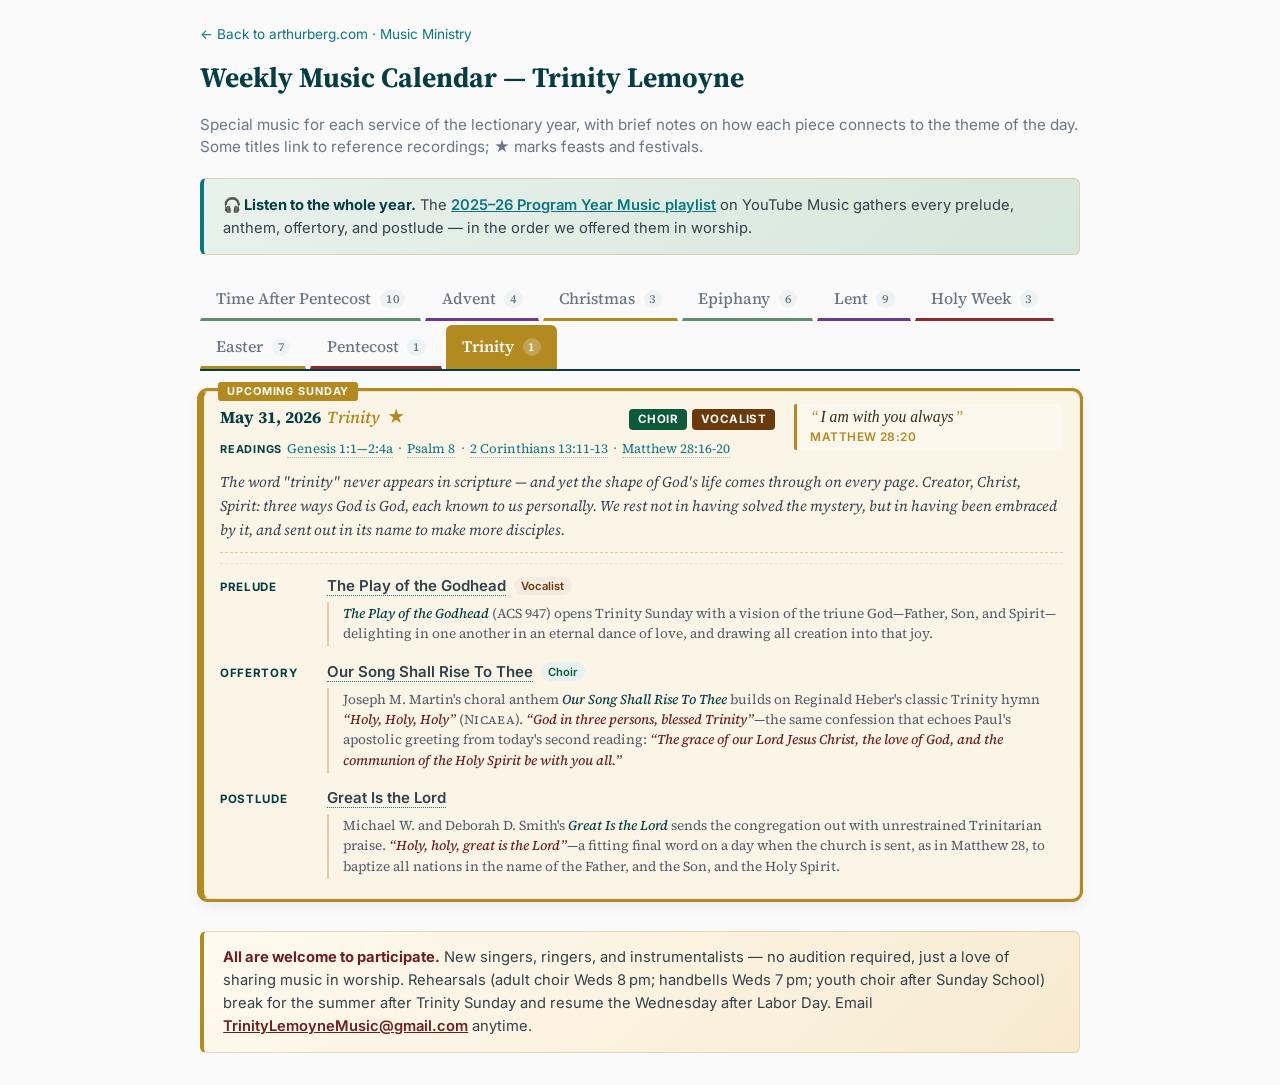
==== commit bf064fed: "Site-wide review: sync grants, fix bib/links, restyle CV PDF, add footer Content: - cv.qmd: grants s" ====
--- a/music-calendar.html
+++ b/music-calendar.html
@@ -3,7 +3,11 @@
 <head>
 <meta charset="utf-8">
 <meta name="viewport" content="width=device-width, initial-scale=1">
-<title>Music Calendar</title>
+<title>Weekly Music Calendar — Trinity Evangelical Lutheran Church, Lemoyne PA</title>
+<link rel="icon" href="favicon.svg" type="image/svg+xml">
+<link rel="preconnect" href="https://fonts.googleapis.com">
+<link rel="preconnect" href="https://fonts.gstatic.com" crossorigin>
+<link href="https://fonts.googleapis.com/css2?family=Inter:wght@400;500;600;700&family=Source+Serif+4:ital,wght@0,400;0,600;0,700;1,400&display=swap" rel="stylesheet">
 <style>
   :root {
     --teal-800: #043D42;
@@ -24,6 +28,9 @@
   }
   h1 { font-family: "Source Serif 4", Georgia, serif; font-weight: 700; margin: 0 0 0.2rem; color: var(--teal-800); font-size: 1.75rem; }
   .page-sub { color: var(--ink-500); font-size: 0.95rem; margin-bottom: 1.2rem; }
+  .back-link { font-size: 0.85rem; margin: 0 0 0.75rem; }
+  .back-link a { color: var(--teal-600); text-decoration: none; }
+  .back-link a:hover { color: var(--teal-800); }
 
   /* Invitation block at the foot of the calendar */
   .join-invite {
@@ -315,6 +322,8 @@
 </head>
 <body>
 
+<p class="back-link"><a href="./music.html">&larr; Back to arthurberg.com · Music Ministry</a></p>
+
 <h1>Weekly Music Calendar — Trinity Lemoyne</h1>
 <p class="page-sub">Special music for each service of the lectionary year, with brief notes on how each piece connects to the theme of the day. Some titles link to reference recordings; ★ marks feasts and festivals.</p>
 
@@ -1255,7 +1264,7 @@
       <header class="week-head">
         <div class="lhs">
           <span class="date">May 17, 2026</span>
-          <span class="sub">Easter 7</span>
+          <span class="sub">Easter 7 · Music Sunday</span>
           
         </div>
         <div class="rhs">
@@ -1268,8 +1277,9 @@
       <div class="items">
         <div class="item-row"><div class="label">Prelude</div><div class="piece"><div class="title-line"><a class="title-link" href="https://www.youtube.com/watch?v=rVGjrMgiH5U" target="_blank" rel="noopener">I Come with Joy</a> <span class="tag bells">Handbells</span></div></div><div class="desc">Karen Thompson's handbell setting of the American folk tune <span class="sc">Dove of Peace</span> carries Brian Wren's text <em>I Come with Joy</em>—a hymn of unity in Christ: <span class="quote">“As Christ breaks bread and bids us share, each proud division ends.”</span> In the days between Ascension and Pentecost, as we wait with the disciples for the Spirit, the bells sound the prayer of today's gospel: that they may be one.</div></div>
         <div class="item-row"><div class="label">Youth</div><div class="piece"><div class="title-line"><a class="title-link" href="https://www.youtube.com/watch?v=IH2dIEODoF0" target="_blank" rel="noopener">My Spirit Rejoices</a> <span class="tag youth">Youth</span></div></div><div class="desc">Dolores Hruby's setting of <em>My Spirit Rejoices</em>, adapted from Bach's choral writing, gives the youth an Easter proclamation drawn from Mary's song (Luke 1:47): <span class="quote">“My spirit rejoices, arises with joy! Christ Jesus, you save us and death you destroy.”</span> In these days between Ascension and Pentecost, their song keeps the resurrection alive in the voice of the whole church—the witness Jesus prays for in today's gospel.</div></div>
-        <div class="item-row"><div class="label">Hymn of the Day</div><div class="piece"><div class="title-line"><a class="title-link" href="https://www.youtube.com/watch?v=q77uRQxKDCY" target="_blank" rel="noopener">We Are Many Parts</a> <span class="tag assembly">Assembly</span></div></div><div class="desc">Marty Haugen's <em>We Are Many Parts</em> draws on Paul's image of the one body with many members (1 Corinthians 12): <span class="quote">“We are many parts, we are all one body.”</span> On a Sunday whose gospel is Jesus' prayer that his followers be one, the assembly sings the unity the church is given in Christ.</div></div>
+        <div class="item-row"><div class="label">Hymn of the Day</div><div class="piece"><div class="title-line"><span class="title">Christ, Our Peace</span> <span class="tag assembly">Assembly</span></div></div><div class="desc">Marty Haugen's <em>Christ, Our Peace</em> names the Christ of Ephesians 2:14 — the one who is our peace, who breaks down the walls that divide us and makes us one. The assembly carries the Hymn of the Day with verses 6 and 7, singing on Music Sunday the unity Jesus prays for in today's gospel.</div></div>
         <div class="item-row"><div class="label">Offertory</div><div class="piece"><div class="title-line"><a class="title-link" href="https://www.youtube.com/watch?v=OaGW1bDdH5A" target="_blank" rel="noopener">One Song</a> <span class="tag choir">Choir</span></div></div><div class="desc">Pepper Choplin's <em>One Song</em> is a direct setting of today's gospel: <span class="quote">“I pray for all believers, that they will be one, as you, Father, are in me, and I in you.”</span> As Jesus prays for the unity of his followers in John 17, the choir makes his prayer its own—that the world may believe.</div></div>
+        <div class="item-row"><div class="label">Communion</div><div class="piece"><div class="title-line"><span class="title">Christ, Our Peace</span> <span class="tag assembly">Assembly</span></div></div><div class="desc">Verses 1–5 of <em>Christ, Our Peace</em> accompany the distribution of communion — at the one table where Jesus' prayer <span class="quote">“that they may be one”</span> becomes visible as the body of Christ.</div></div>
         <div class="item-row"><div class="label">Postlude</div><div class="piece"><div class="title-line"><a class="title-link" href="https://www.youtube.com/watch?v=jQg2XqZcZjI" target="_blank" rel="noopener">Go Now In Peace</a> </div></div><div class="desc">Don Besig and Nancy Price's <em>Go Now In Peace</em> sends the congregation out with a gentle benediction: <span class="quote">“God's pure light shine on you, God's true love surround you, everywhere, everywhere you may go.”</span> As Jesus prays that his followers be kept in the Father's name, this farewell carries his intercession into the week ahead.</div></div>
       </div>
       <div class="clear"></div>
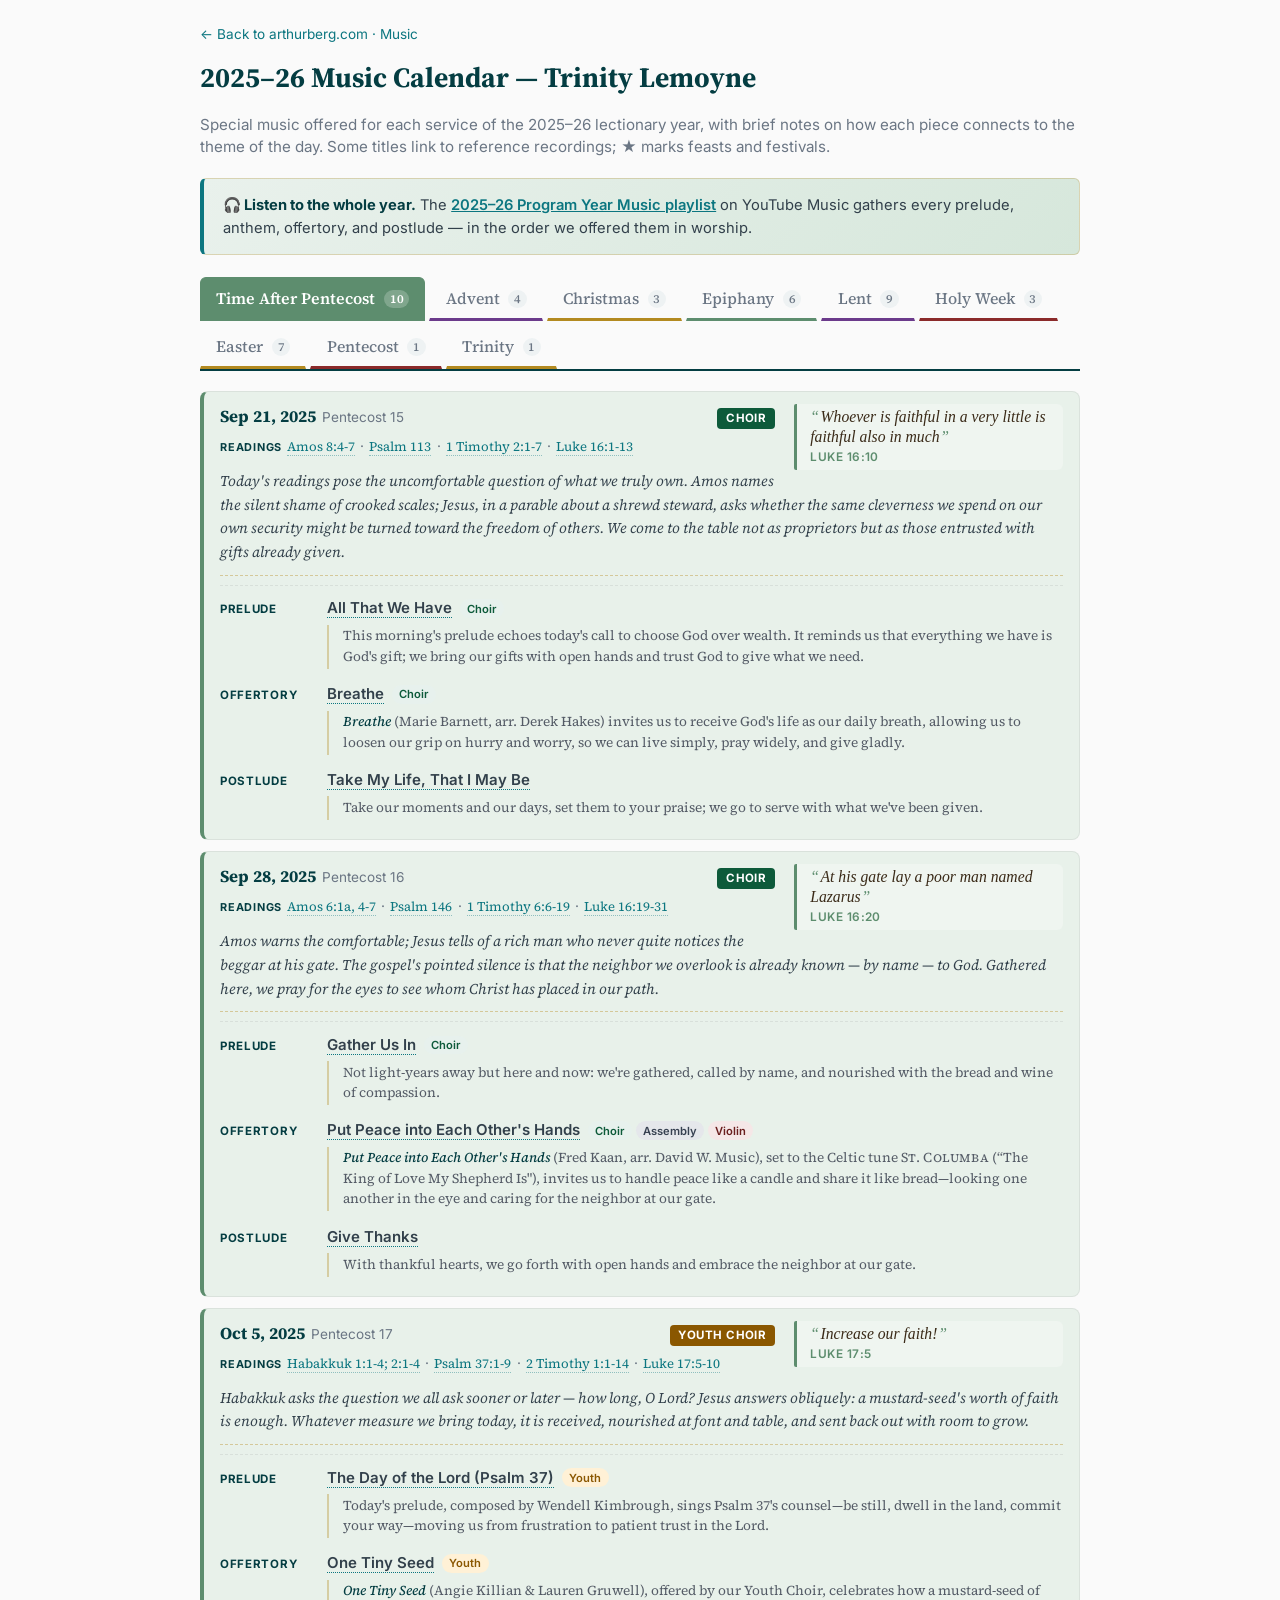
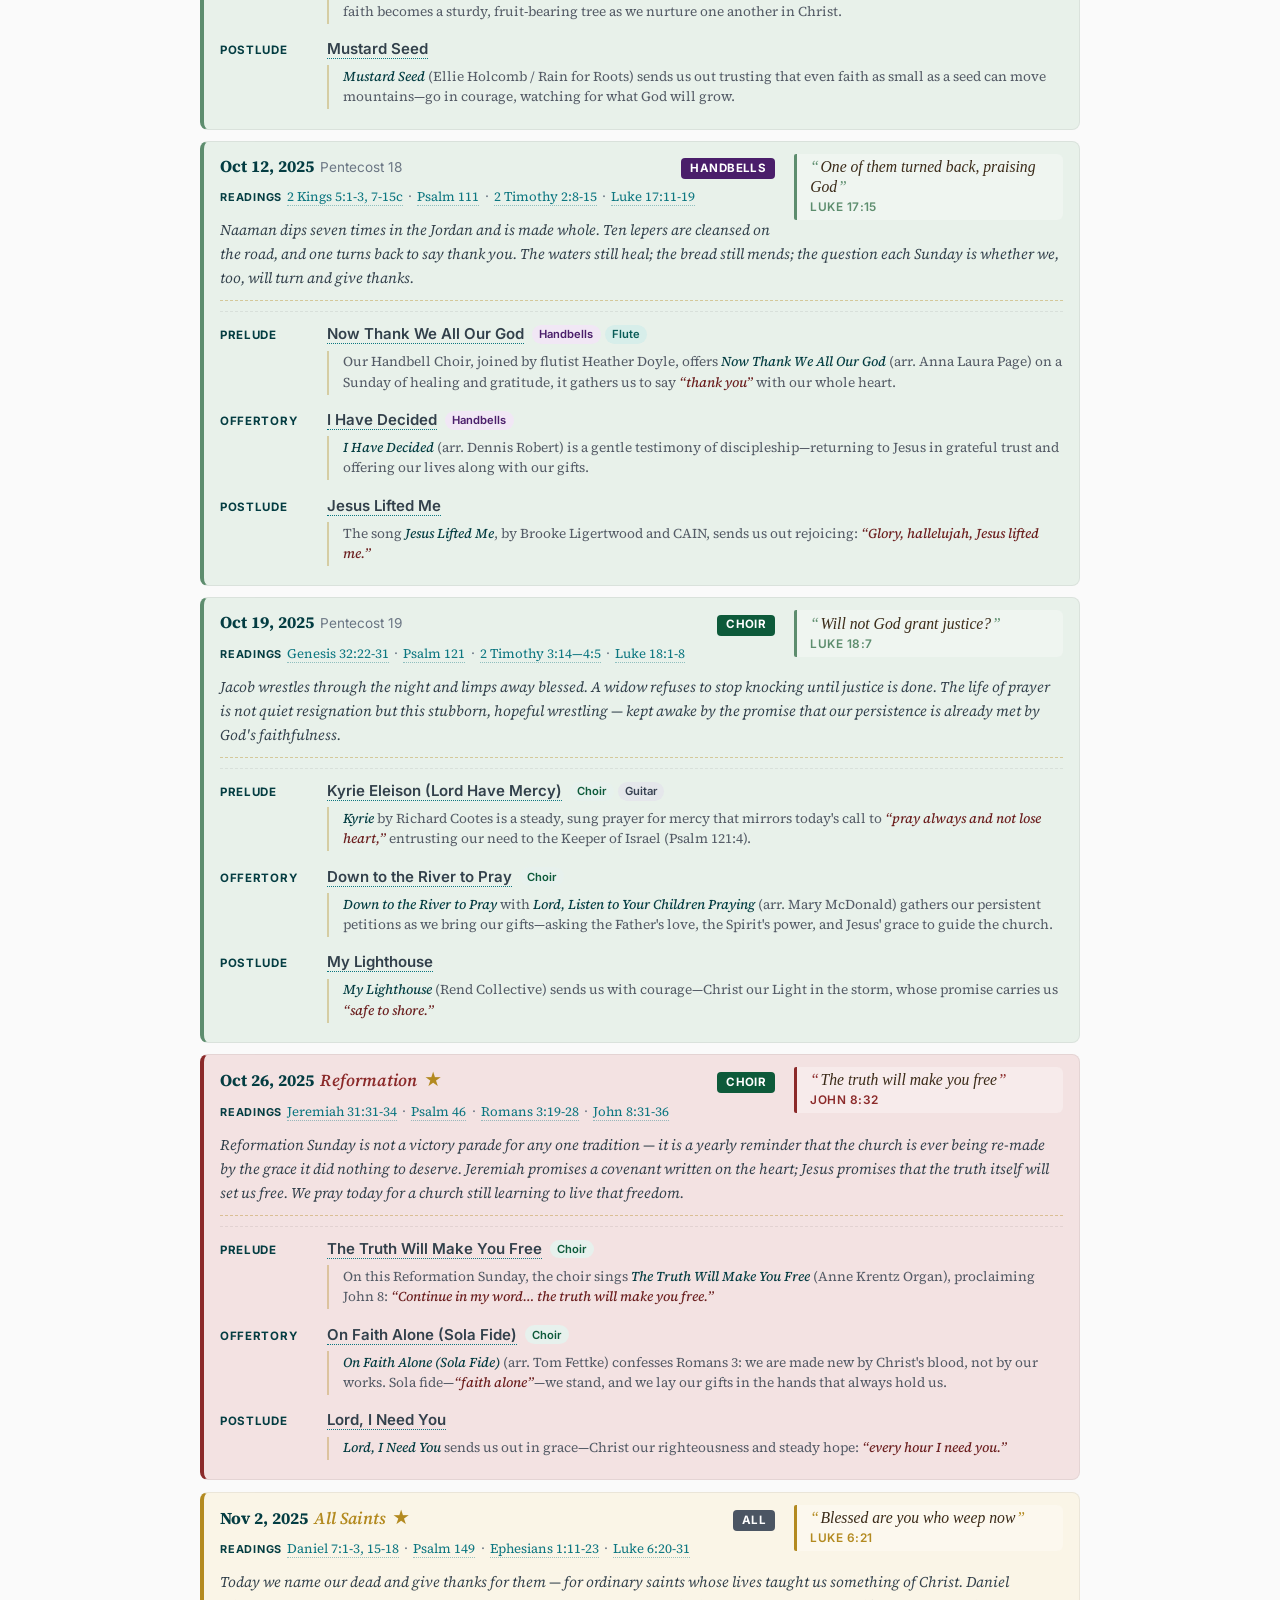
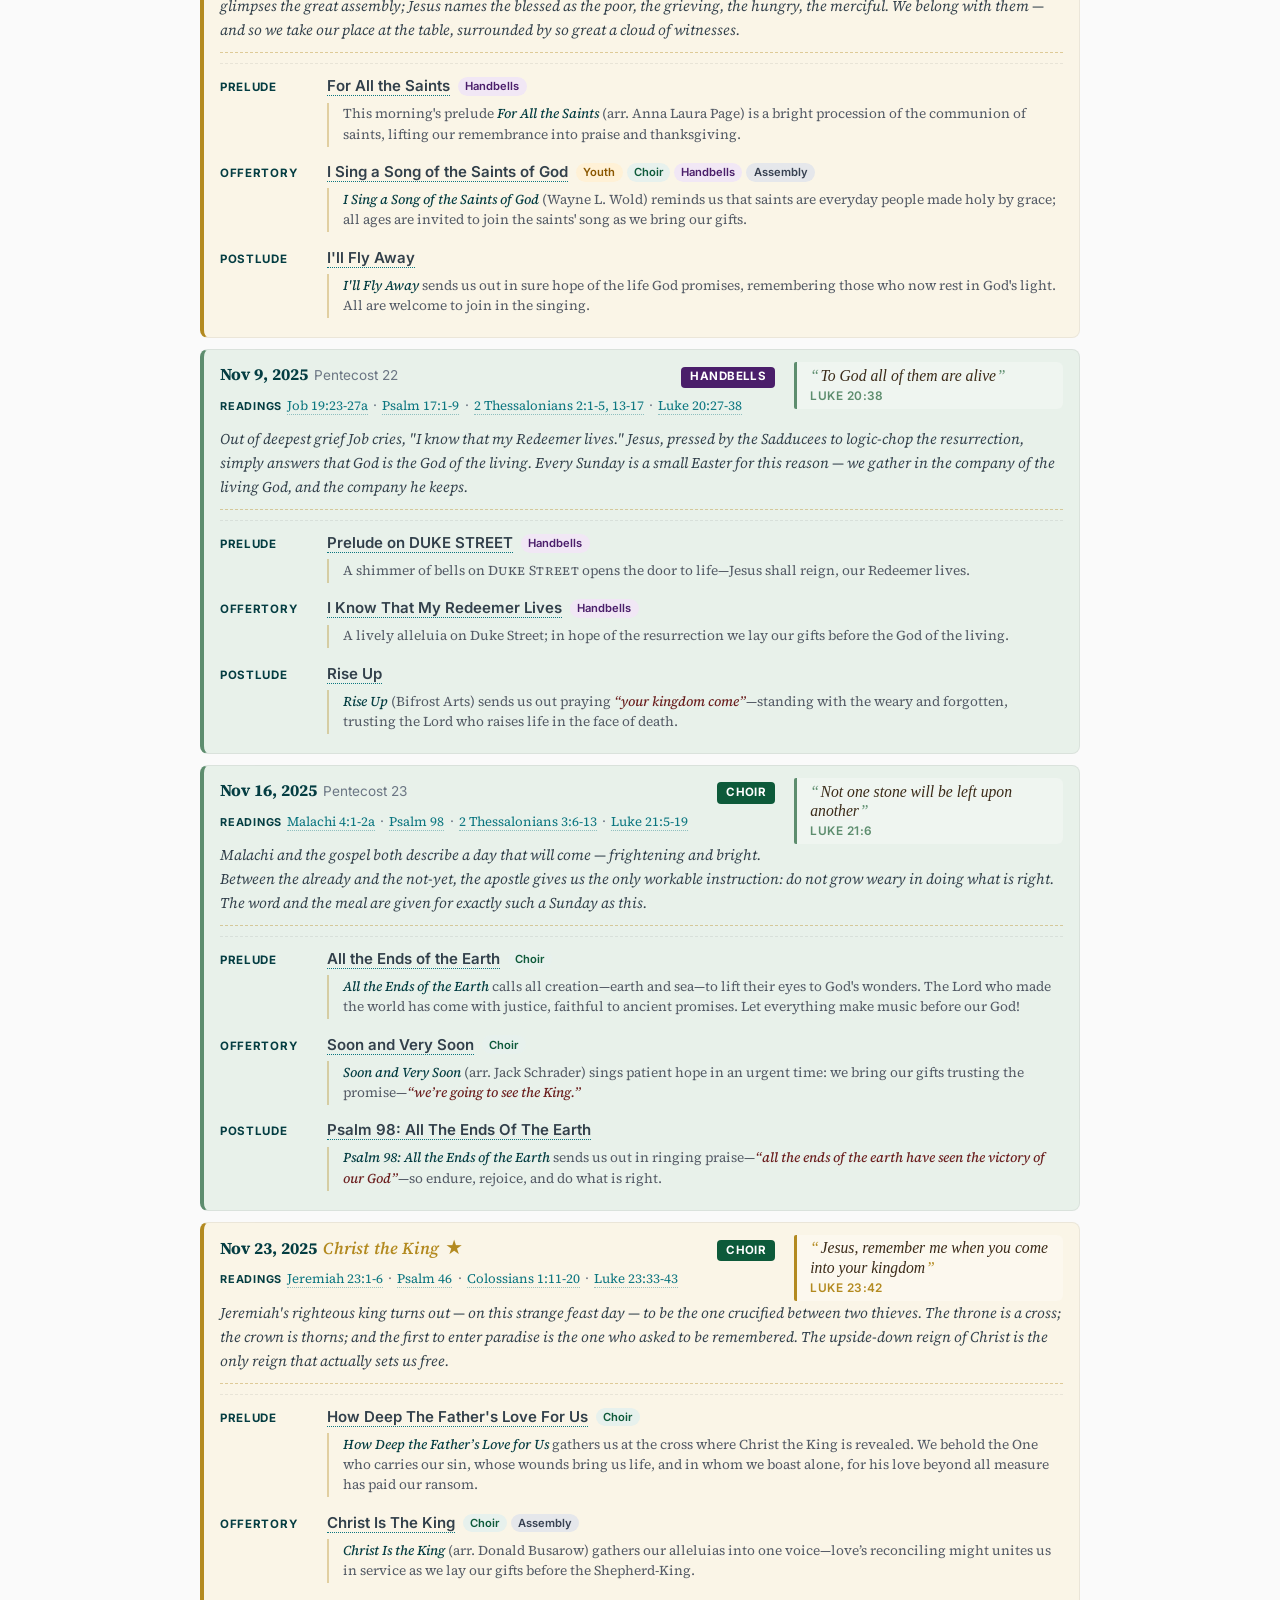
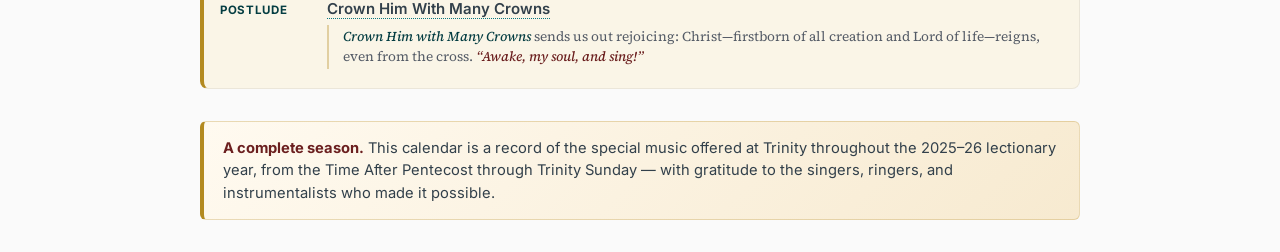
==== commit 4139f37a: "Music page: reframe Trinity role as concluding (Aug 2026) + sabbatical note Resignation submitted at" ====
--- a/music-calendar.html
+++ b/music-calendar.html
@@ -3,7 +3,7 @@
 <head>
 <meta charset="utf-8">
 <meta name="viewport" content="width=device-width, initial-scale=1">
-<title>Weekly Music Calendar — Trinity Evangelical Lutheran Church, Lemoyne PA</title>
+<title>2025–26 Music Calendar — Trinity Evangelical Lutheran Church, Lemoyne PA</title>
 <link rel="icon" href="favicon.svg" type="image/svg+xml">
 <link rel="preconnect" href="https://fonts.googleapis.com">
 <link rel="preconnect" href="https://fonts.gstatic.com" crossorigin>
@@ -281,24 +281,6 @@
   }
   .sc { font-variant: small-caps; letter-spacing: 0.03em; }
 
-  /* Today's Sunday is spotlighted when the page opens */
-  section.week.current {
-    box-shadow: 0 0 0 3px var(--row-accent, #b38a20),
-                0 6px 16px rgba(0,0,0,0.08);
-    position: relative;
-  }
-  section.week.current::before {
-    content: "Upcoming Sunday";
-    position: absolute;
-    top: -0.65rem; left: 0.9rem;
-    padding: 0.1rem 0.55rem;
-    background: var(--row-accent, #b38a20);
-    color: #fff;
-    font-size: 0.68rem; font-weight: 700;
-    letter-spacing: 0.08em; text-transform: uppercase;
-    border-radius: 3px;
-  }
-
   .tag.choir { background: #e7f1ed; color: #0d5a3a; }
   .tag.youth { background: #fff1d6; color: #8a5700; }
   .tag.bells { background: #f1e7f5; color: #4a1e6a; }
@@ -322,10 +304,10 @@
 </head>
 <body>
 
-<p class="back-link"><a href="./music.html">&larr; Back to arthurberg.com · Music Ministry</a></p>
-
-<h1>Weekly Music Calendar — Trinity Lemoyne</h1>
-<p class="page-sub">Special music for each service of the lectionary year, with brief notes on how each piece connects to the theme of the day. Some titles link to reference recordings; ★ marks feasts and festivals.</p>
+<p class="back-link"><a href="./music.html">&larr; Back to arthurberg.com · Music</a></p>
+
+<h1>2025–26 Music Calendar — Trinity Lemoyne</h1>
+<p class="page-sub">Special music offered for each service of the 2025–26 lectionary year, with brief notes on how each piece connects to the theme of the day. Some titles link to reference recordings; ★ marks feasts and festivals.</p>
 
 <aside class="join-invite" style="margin: 0.4rem auto 1.4rem; background: linear-gradient(135deg, #e9f1ec 0%, #d6e7db 100%); border-left-color: var(--teal-600);">
   <strong style="color: var(--teal-800);">🎧 Listen to the whole year.</strong> The <a href="https://music.youtube.com/playlist?list=PLIMP0jUmTAjtryIaru56lG-Di0vOOOakS" target="_blank" rel="noopener" style="color: var(--teal-600);">2025–26 Program Year Music playlist</a> on YouTube Music gathers every prelude, anthem, offertory, and postlude — in the order we offered them in worship.
@@ -1334,35 +1316,16 @@
 </div>
 
 <aside class="join-invite">
-  <strong>All are welcome to participate.</strong> New singers, ringers, and
-  instrumentalists — no audition required, just a love of sharing music in
-  worship. Rehearsals (adult choir Weds 8&thinsp;pm; handbells Weds
-  7&thinsp;pm; youth choir after Sunday School) break for the summer after
-  Trinity Sunday and resume the Wednesday after Labor Day.  Email
-  <a href="mailto:TrinityLemoyneMusic@gmail.com">TrinityLemoyneMusic@gmail.com</a>
-  anytime.
+  <strong>A complete season.</strong> This calendar is a record of the
+  special music offered at Trinity throughout the 2025&ndash;26 lectionary
+  year, from the Time After Pentecost through Trinity Sunday &mdash; with
+  gratitude to the singers, ringers, and instrumentalists who made it
+  possible.
 </aside>
 
 <script>
   // Map of sunday dates to their season, built at mockup render time.
   const DATE_SEASONS = [["2025-09-21", "Time After Pentecost"], ["2025-09-28", "Time After Pentecost"], ["2025-10-05", "Time After Pentecost"], ["2025-10-12", "Time After Pentecost"], ["2025-10-19", "Time After Pentecost"], ["2025-10-26", "Time After Pentecost"], ["2025-11-02", "Time After Pentecost"], ["2025-11-09", "Time After Pentecost"], ["2025-11-16", "Time After Pentecost"], ["2025-11-23", "Time After Pentecost"], ["2025-11-30", "Advent"], ["2025-12-07", "Advent"], ["2025-12-14", "Advent"], ["2025-12-21", "Advent"], ["2025-12-24", "Christmas"], ["2025-12-28", "Christmas"], ["2026-01-04", "Christmas"], ["2026-01-11", "Epiphany"], ["2026-01-18", "Epiphany"], ["2026-01-25", "Epiphany"], ["2026-02-01", "Epiphany"], ["2026-02-08", "Epiphany"], ["2026-02-15", "Epiphany"], ["2026-02-18", "Lent"], ["2026-02-22", "Lent"], ["2026-02-26", "Lent"], ["2026-03-01", "Lent"], ["2026-03-08", "Lent"], ["2026-03-12", "Lent"], ["2026-03-15", "Lent"], ["2026-03-22", "Lent"], ["2026-03-26", "Lent"], ["2026-03-29", "Holy Week"], ["2026-04-02", "Holy Week"], ["2026-04-03", "Holy Week"], ["2026-04-05", "Easter"], ["2026-04-12", "Easter"], ["2026-04-19", "Easter"], ["2026-04-26", "Easter"], ["2026-05-03", "Easter"], ["2026-05-10", "Easter"], ["2026-05-17", "Easter"], ["2026-05-24", "Pentecost"], ["2026-05-31", "Trinity"]];
-
-  function todayIso() {
-    const t = new Date();
-    return t.getFullYear() + '-'
-      + String(t.getMonth() + 1).padStart(2, '0') + '-'
-      + String(t.getDate()).padStart(2, '0');
-  }
-
-  function upcomingSundayEntry() {
-    const iso = todayIso();
-    // Earliest Sunday that is today or later
-    for (const pair of DATE_SEASONS) {
-      if (pair[0] >= iso) return pair;
-    }
-    // All Sundays are in the past — fall back to the latest one.
-    return DATE_SEASONS.length ? DATE_SEASONS[DATE_SEASONS.length - 1] : null;
-  }
 
   function activateTab(target) {
     if (!target) return;
@@ -1373,22 +1336,8 @@
     document.querySelectorAll('.panel').forEach(p => p.classList.toggle('active', p === panel));
   }
 
-  function highlightUpcoming() {
-    const entry = upcomingSundayEntry();
-    document.querySelectorAll('section.week.current').forEach(el => el.classList.remove('current'));
-    if (!entry) return;
-    const target = document.getElementById(`week-${entry[0]}`);
-    if (!target) return;
-    target.classList.add('current');
-    target.scrollIntoView({ behavior: 'smooth', block: 'start' });
-    window.scrollBy({ top: -12, behavior: 'auto' });
-  }
-
-  // Switch to the upcoming Sunday's season + spotlight it on page load.
-  const _upcoming = upcomingSundayEntry();
-  activateTab(_upcoming ? _upcoming[1] : null);
-  // scrollIntoView needs the panel to have non-zero height (i.e. be the active one)
-  requestAnimationFrame(highlightUpcoming);
+  // Archived season: open on the first season's tab. No live "upcoming Sunday" spotlight.
+  activateTab(DATE_SEASONS.length ? DATE_SEASONS[0][1] : null);
 
   document.querySelectorAll('.tab').forEach(btn => {
     btn.addEventListener('click', () => {
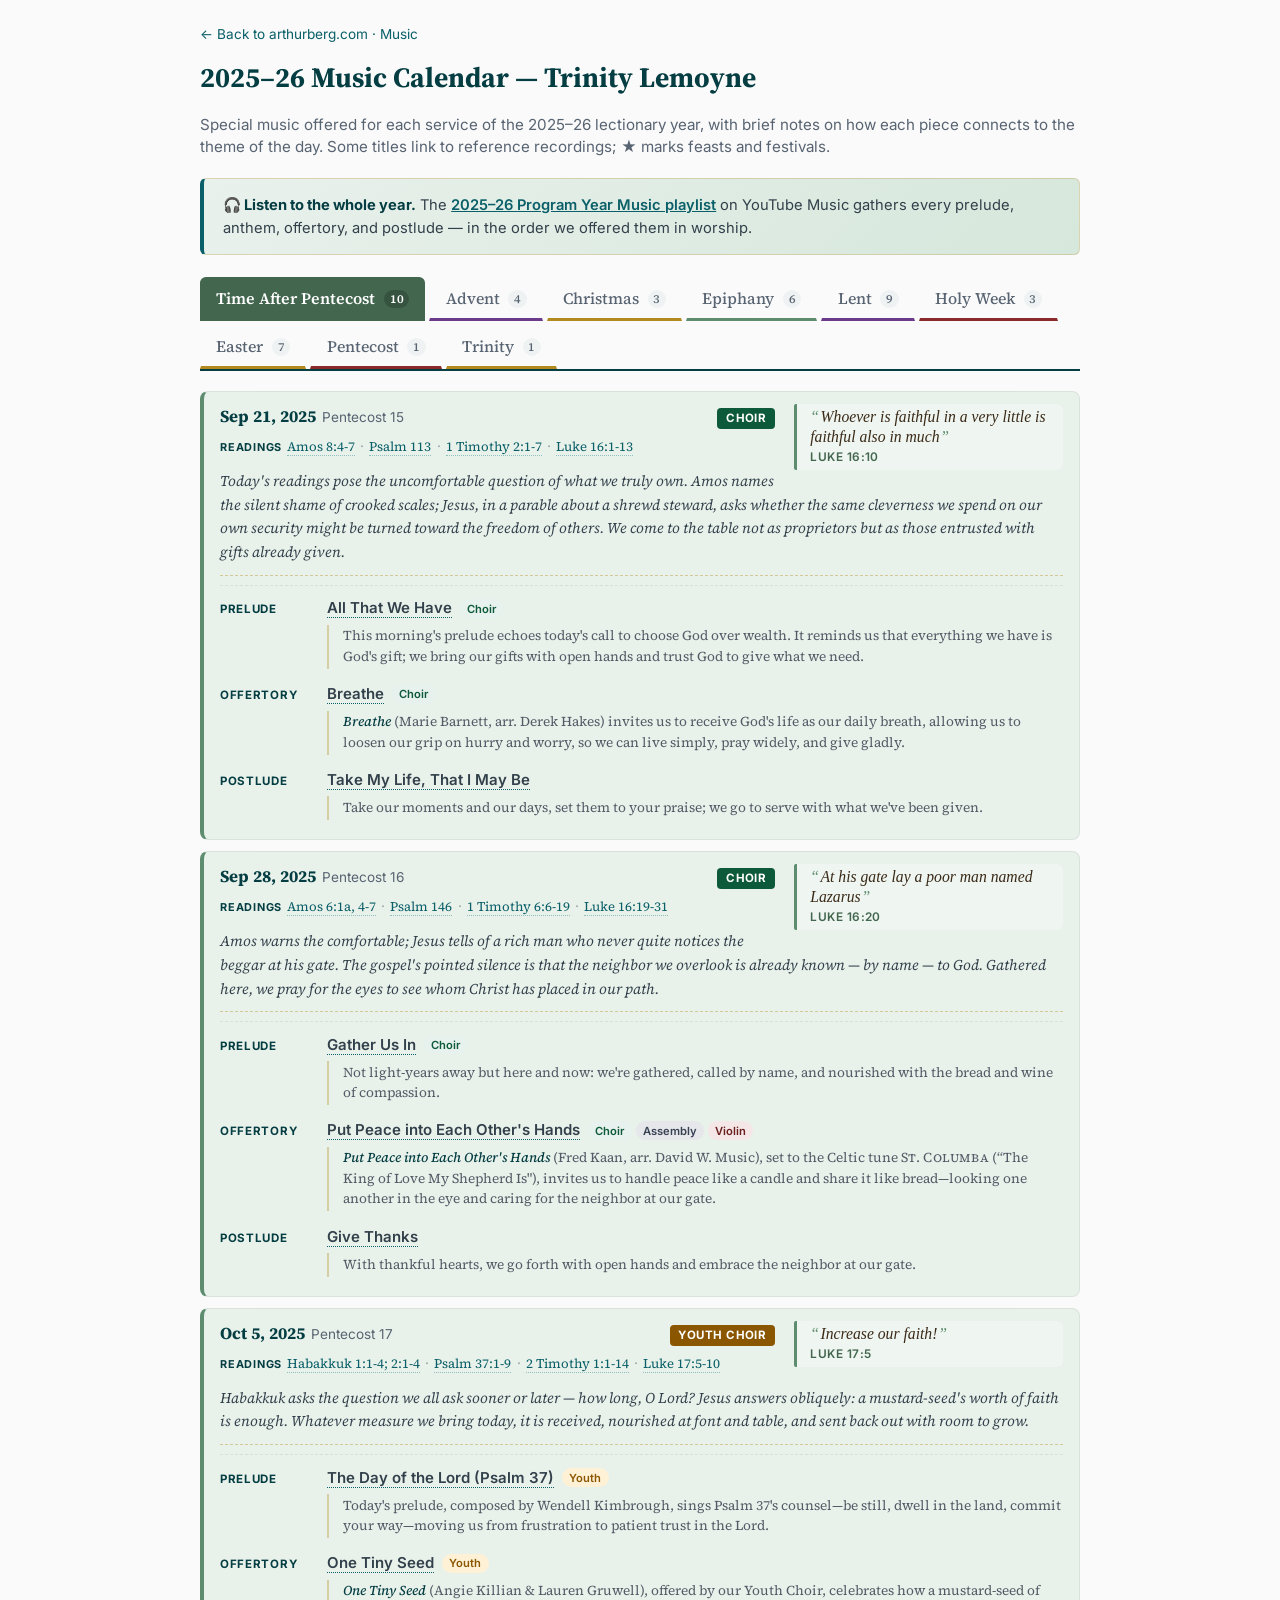
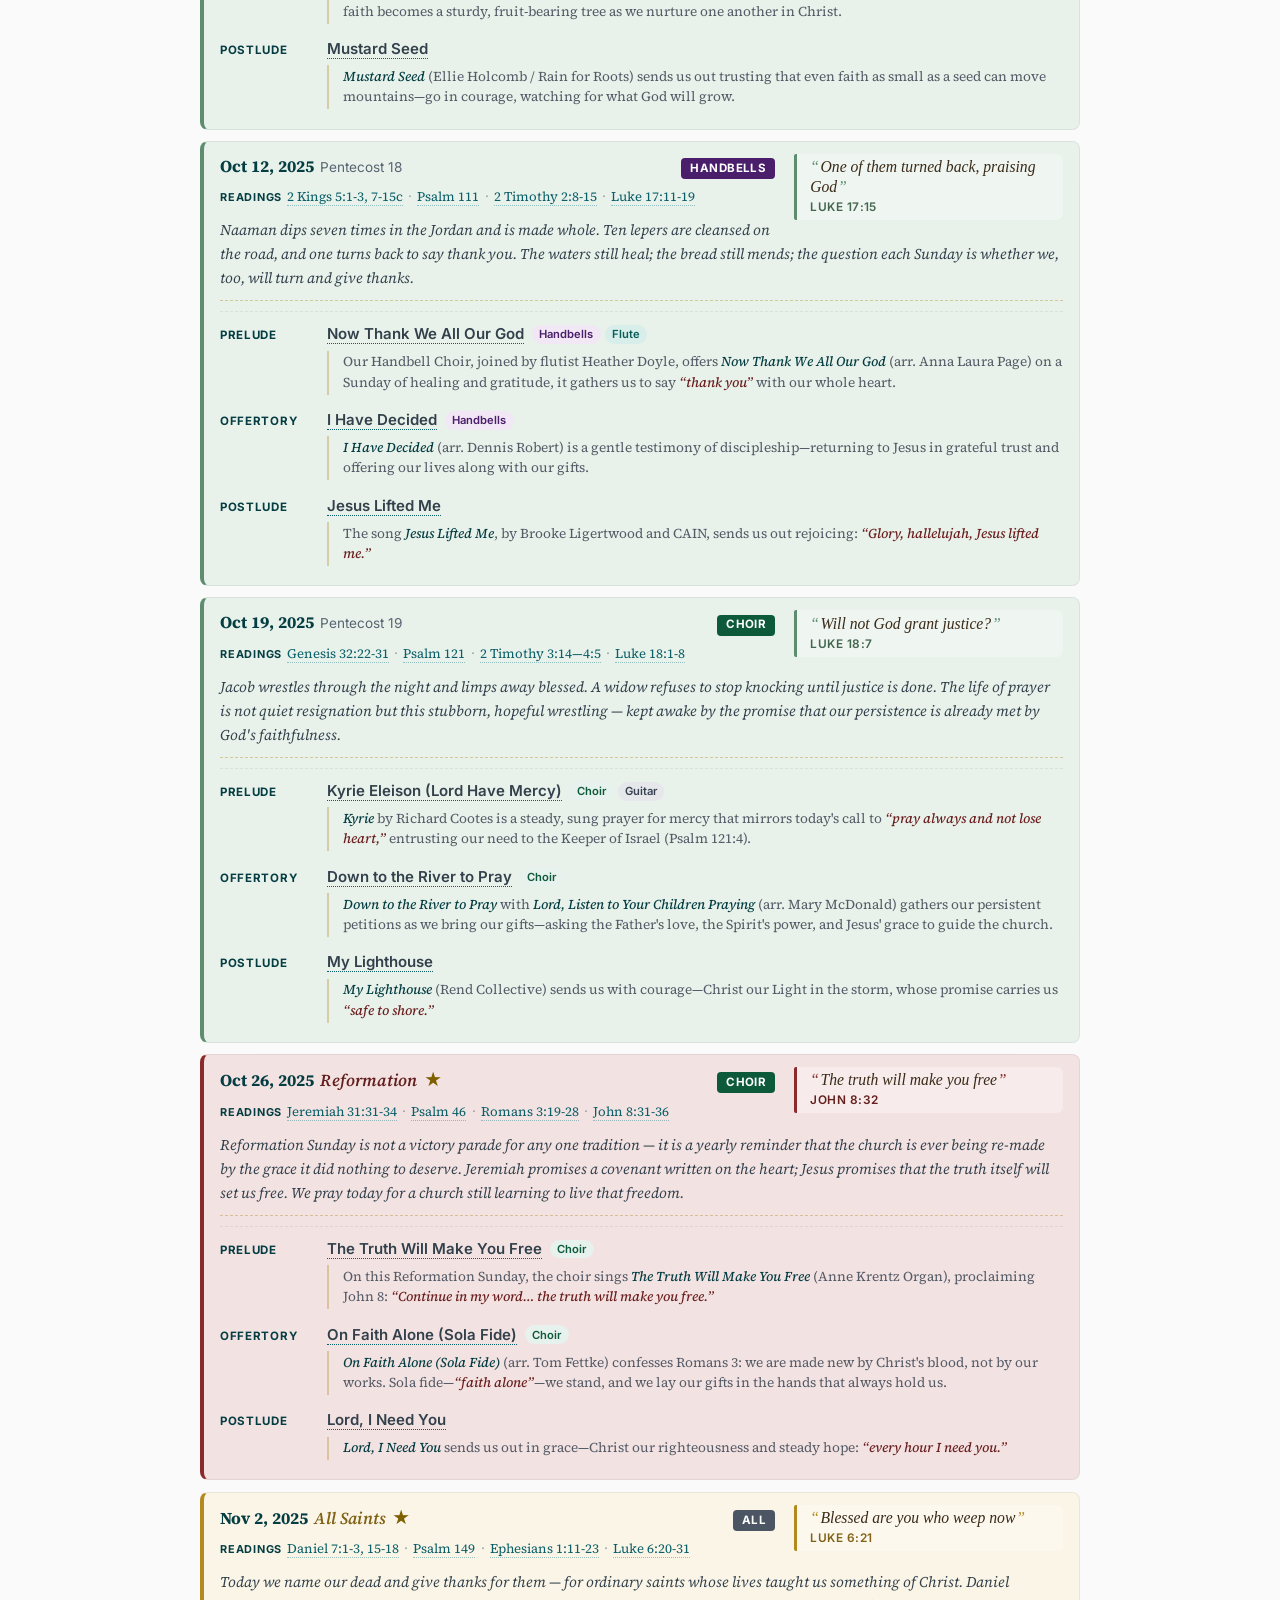
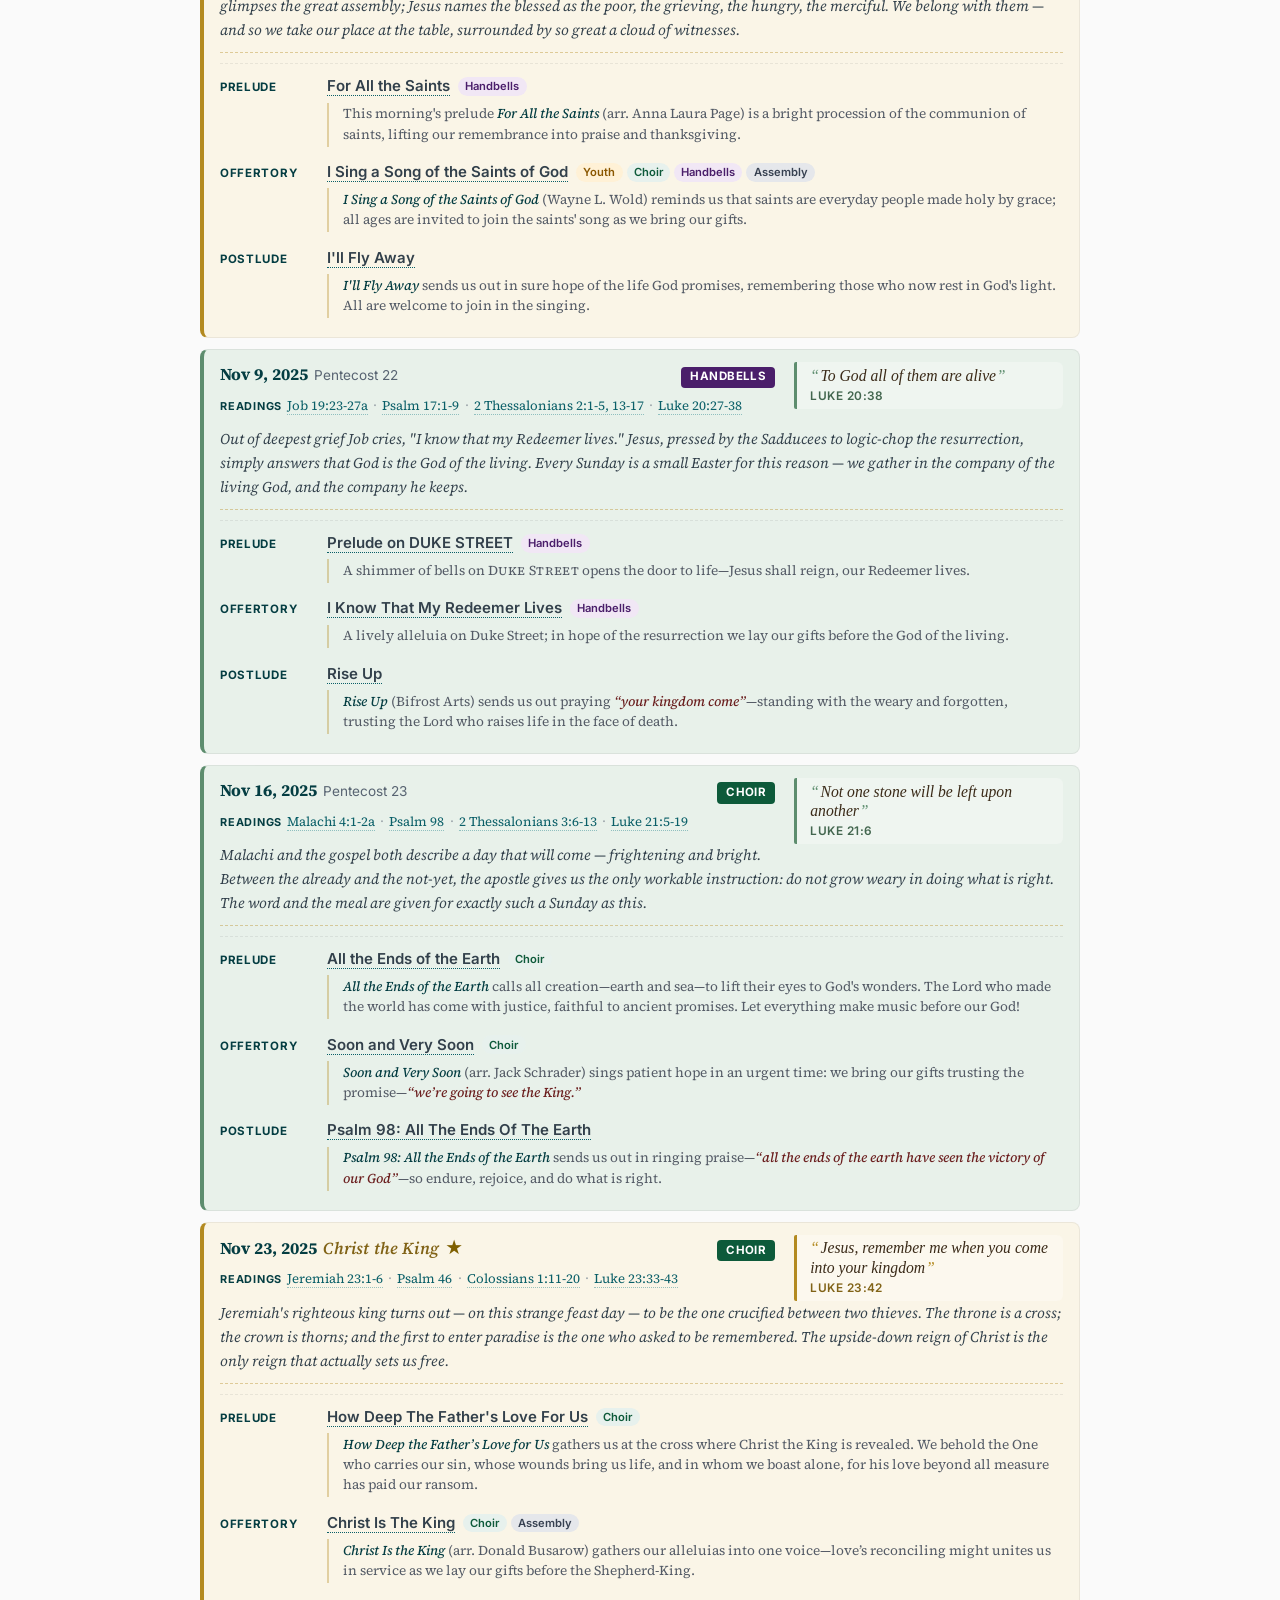
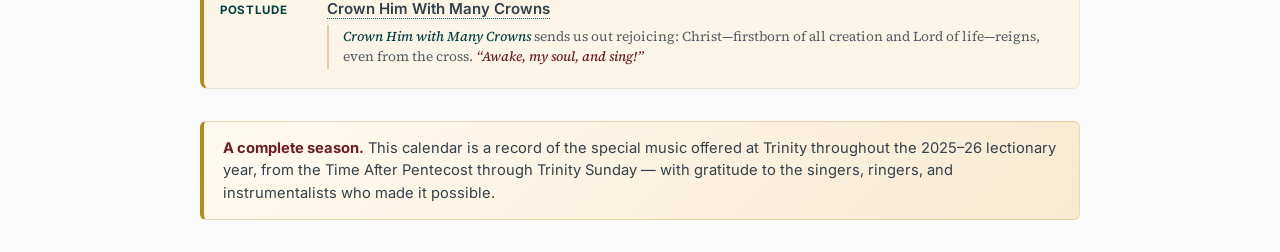
==== commit 9cc26b1e: "Site review: add photos, fix accessibility, drop footer, sync grants Photos - Add the Trinity farewe" ====
--- a/music-calendar.html
+++ b/music-calendar.html
@@ -4,6 +4,19 @@
 <meta charset="utf-8">
 <meta name="viewport" content="width=device-width, initial-scale=1">
 <title>2025–26 Music Calendar — Trinity Evangelical Lutheran Church, Lemoyne PA</title>
+<meta name="description" content="Special music offered at every service of the 2025–26 lectionary year at Trinity Evangelical Lutheran Church, Lemoyne PA — preludes, anthems, offertories, and postludes, with notes on each piece.">
+<meta name="author" content="Arthur Berg">
+<link rel="canonical" href="https://arthurberg.com/music-calendar.html">
+<meta property="og:type" content="website">
+<meta property="og:site_name" content="Arthur Berg, Ph.D.">
+<meta property="og:url" content="https://arthurberg.com/music-calendar.html">
+<meta property="og:title" content="2025–26 Music Calendar — Trinity Evangelical Lutheran Church">
+<meta property="og:description" content="Special music offered at every service of the 2025–26 lectionary year at Trinity Evangelical Lutheran Church, Lemoyne PA — preludes, anthems, offertories, and postludes, with notes on each piece.">
+<meta property="og:image" content="https://arthurberg.com/photo.jpg">
+<meta name="twitter:card" content="summary">
+<meta name="twitter:title" content="2025–26 Music Calendar — Trinity Evangelical Lutheran Church">
+<meta name="twitter:description" content="Special music offered at every service of the 2025–26 lectionary year at Trinity Evangelical Lutheran Church, Lemoyne PA — preludes, anthems, offertories, and postludes, with notes on each piece.">
+<meta name="twitter:image" content="https://arthurberg.com/photo.jpg">
 <link rel="icon" href="favicon.svg" type="image/svg+xml">
 <link rel="preconnect" href="https://fonts.googleapis.com">
 <link rel="preconnect" href="https://fonts.gstatic.com" crossorigin>
@@ -11,10 +24,12 @@
 <style>
   :root {
     --teal-800: #043D42;
-    --teal-600: #0c7680;
+    --teal-600: #0a5f68;   /* 5.9:1 on the lightest week tint; #0c7680 was 4.28 */
     --gold-500: #b38a20;
+    --gold-text: #7f6000;   /* AA-contrast companion for gold TEXT */
+    --ink-300: #9aa3a9;
     --ink-700: #32404b;
-    --ink-500: #6b7684;
+    --ink-500: #586472;
   }
   body {
     font-family: Inter, system-ui, sans-serif;
@@ -71,15 +86,15 @@
   }
   .tab:hover { color: var(--teal-800); background: #eef2f3; }
   .tab.active {
-    background: var(--tab-accent);
+    background: color-mix(in srgb, var(--tab-accent) 72%, #000);
     color: #fff;
     font-weight: 600;
-    border-color: var(--tab-accent);
+    border-color: color-mix(in srgb, var(--tab-accent) 72%, #000);
   }
   .tab .count {
     display: inline-block;
     font-size: 0.75rem;
-    background: rgba(255,255,255,0.22);
+    background: rgba(0,0,0,0.18);
     padding: 0 0.35rem;
     border-radius: 999px;
     margin-left: 0.3rem;
@@ -106,8 +121,9 @@
   .week-head .lhs { display: flex; align-items: baseline; gap: 0.4rem; flex-wrap: wrap; }
   .week-head .rhs { display: flex; align-items: baseline; gap: 0.3rem; flex-wrap: wrap; }
   .week-head .date { font-family: "Source Serif 4", Georgia, serif; font-weight: 700; color: var(--teal-800); font-size: 1.05rem; }
+  .week-head h2.date { margin: 0; font-size: 1.05rem; font-weight: 700; }
   .week-head .sub { font-size: 0.85rem; color: var(--ink-500); }
-  .star { color: #b38a20; font-size: 0.95rem; }
+  .star { color: var(--gold-text); font-size: 0.95rem; }
 
   /* Feasts + festivals: lift the subtitle so the day name (e.g.
      "Christmas Eve", "Easter Day") carries visual weight */
@@ -116,11 +132,10 @@
     font-size: 1.05rem;
     font-weight: 600;
     font-style: italic;
-    color: var(--row-accent, #b38a20);
+    color: color-mix(in srgb, var(--row-accent, #b38a20) 72%, #000);
     letter-spacing: 0.01em;
   }
   .week-head.festival .star { font-size: 1.1rem; }
-  .note-tag { font-size: 0.78rem; color: var(--gold-500); font-style: italic; }
 
   .group-tag {
     display: inline-block;
@@ -212,7 +227,7 @@
     text-decoration: none;
     border-bottom: 1px dotted rgba(12, 118, 128, 0.4);
   }
-  .readings a:hover { color: var(--gold-500); border-bottom-color: var(--gold-500); }
+  .readings a:hover { color: var(--gold-text); border-bottom-color: var(--gold-500); }
   .readings .sep { color: var(--ink-300); margin: 0 0.4em; }
 
   .intro {
@@ -269,7 +284,7 @@
     font-weight: 600;
     letter-spacing: 0.04em;
     text-transform: uppercase;
-    color: var(--row-accent, #b38a20);
+    color: color-mix(in srgb, var(--row-accent, #b38a20) 72%, #000);
   }
   .clear { clear: both; }
 
@@ -304,24 +319,25 @@
 </head>
 <body>
 
+<main>
 <p class="back-link"><a href="./music.html">&larr; Back to arthurberg.com · Music</a></p>
 
 <h1>2025–26 Music Calendar — Trinity Lemoyne</h1>
 <p class="page-sub">Special music offered for each service of the 2025–26 lectionary year, with brief notes on how each piece connects to the theme of the day. Some titles link to reference recordings; ★ marks feasts and festivals.</p>
 
-<aside class="join-invite" style="margin: 0.4rem auto 1.4rem; background: linear-gradient(135deg, #e9f1ec 0%, #d6e7db 100%); border-left-color: var(--teal-600);">
+<aside class="join-invite" aria-label="Season playlist" style="margin: 0.4rem auto 1.4rem; background: linear-gradient(135deg, #e9f1ec 0%, #d6e7db 100%); border-left-color: var(--teal-600);">
   <strong style="color: var(--teal-800);">🎧 Listen to the whole year.</strong> The <a href="https://music.youtube.com/playlist?list=PLIMP0jUmTAjtryIaru56lG-Di0vOOOakS" target="_blank" rel="noopener" style="color: var(--teal-600);">2025–26 Program Year Music playlist</a> on YouTube Music gathers every prelude, anthem, offertory, and postlude — in the order we offered them in worship.
 </aside>
 
-<div class="tabs" role="tablist"><button class="tab" data-tab="Time After Pentecost" style="--tab-accent: #5d8d6e;">Time After Pentecost <span class="count">10</span></button><button class="tab" data-tab="Advent" style="--tab-accent: #6b3a8b;">Advent <span class="count">4</span></button><button class="tab" data-tab="Christmas" style="--tab-accent: #b38a20;">Christmas <span class="count">3</span></button><button class="tab" data-tab="Epiphany" style="--tab-accent: #5d8d6e;">Epiphany <span class="count">6</span></button><button class="tab" data-tab="Lent" style="--tab-accent: #6b3a8b;">Lent <span class="count">9</span></button><button class="tab" data-tab="Holy Week" style="--tab-accent: #8b2a2a;">Holy Week <span class="count">3</span></button><button class="tab active" data-tab="Easter" style="--tab-accent: #b38a20;">Easter <span class="count">7</span></button><button class="tab" data-tab="Pentecost" style="--tab-accent: #8b2a2a;">Pentecost <span class="count">1</span></button><button class="tab" data-tab="Trinity" style="--tab-accent: #b38a20;">Trinity <span class="count">1</span></button></div>
+<div class="tabs" role="group" aria-label="Choose a liturgical season"><button class="tab active" data-tab="Time After Pentecost" style="--tab-accent: #5d8d6e;" aria-pressed="false">Time After Pentecost <span class="count">10</span></button><button class="tab" data-tab="Advent" style="--tab-accent: #6b3a8b;" aria-pressed="false">Advent <span class="count">4</span></button><button class="tab" data-tab="Christmas" style="--tab-accent: #b38a20;" aria-pressed="false">Christmas <span class="count">3</span></button><button class="tab" data-tab="Epiphany" style="--tab-accent: #5d8d6e;" aria-pressed="false">Epiphany <span class="count">6</span></button><button class="tab" data-tab="Lent" style="--tab-accent: #6b3a8b;" aria-pressed="false">Lent <span class="count">9</span></button><button class="tab" data-tab="Holy Week" style="--tab-accent: #8b2a2a;" aria-pressed="false">Holy Week <span class="count">3</span></button><button class="tab" data-tab="Easter" style="--tab-accent: #b38a20;" aria-pressed="false">Easter <span class="count">7</span></button><button class="tab" data-tab="Pentecost" style="--tab-accent: #8b2a2a;" aria-pressed="false">Pentecost <span class="count">1</span></button><button class="tab" data-tab="Trinity" style="--tab-accent: #b38a20;" aria-pressed="false">Trinity <span class="count">1</span></button></div>
 
 <div class="panels">
-<div class="panel" data-panel="Time After Pentecost">
+<div class="panel active" data-panel="Time After Pentecost">
     <section class="week" id="week-2025-09-21" data-date="2025-09-21" style="--row-bg: #e8f1ea; --row-accent: #5d8d6e;">
       <aside class="verse-float"><div class="verse-text">Whoever is faithful in a very little is faithful also in much</div><cite class="verse-citation">Luke 16:10</cite></aside>
       <header class="week-head">
         <div class="lhs">
-          <span class="date">Sep 21, 2025</span>
+          <h2 class="date">Sep 21, 2025</h2>
           <span class="sub">Pentecost 15</span>
           
         </div>
@@ -344,7 +360,7 @@
       <aside class="verse-float"><div class="verse-text">At his gate lay a poor man named Lazarus</div><cite class="verse-citation">Luke 16:20</cite></aside>
       <header class="week-head">
         <div class="lhs">
-          <span class="date">Sep 28, 2025</span>
+          <h2 class="date">Sep 28, 2025</h2>
           <span class="sub">Pentecost 16</span>
           
         </div>
@@ -367,7 +383,7 @@
       <aside class="verse-float"><div class="verse-text">Increase our faith!</div><cite class="verse-citation">Luke 17:5</cite></aside>
       <header class="week-head">
         <div class="lhs">
-          <span class="date">Oct 5, 2025</span>
+          <h2 class="date">Oct 5, 2025</h2>
           <span class="sub">Pentecost 17</span>
           
         </div>
@@ -390,7 +406,7 @@
       <aside class="verse-float"><div class="verse-text">One of them turned back, praising God</div><cite class="verse-citation">Luke 17:15</cite></aside>
       <header class="week-head">
         <div class="lhs">
-          <span class="date">Oct 12, 2025</span>
+          <h2 class="date">Oct 12, 2025</h2>
           <span class="sub">Pentecost 18</span>
           
         </div>
@@ -413,7 +429,7 @@
       <aside class="verse-float"><div class="verse-text">Will not God grant justice?</div><cite class="verse-citation">Luke 18:7</cite></aside>
       <header class="week-head">
         <div class="lhs">
-          <span class="date">Oct 19, 2025</span>
+          <h2 class="date">Oct 19, 2025</h2>
           <span class="sub">Pentecost 19</span>
           
         </div>
@@ -436,7 +452,7 @@
       <aside class="verse-float"><div class="verse-text">The truth will make you free</div><cite class="verse-citation">John 8:32</cite></aside>
       <header class="week-head festival">
         <div class="lhs">
-          <span class="date">Oct 26, 2025</span>
+          <h2 class="date">Oct 26, 2025</h2>
           <span class="sub">Reformation</span>
           <span class="star" title="Festival / principal feast">★</span>
         </div>
@@ -459,7 +475,7 @@
       <aside class="verse-float"><div class="verse-text">Blessed are you who weep now</div><cite class="verse-citation">Luke 6:21</cite></aside>
       <header class="week-head festival">
         <div class="lhs">
-          <span class="date">Nov 2, 2025</span>
+          <h2 class="date">Nov 2, 2025</h2>
           <span class="sub">All Saints</span>
           <span class="star" title="Festival / principal feast">★</span>
         </div>
@@ -482,7 +498,7 @@
       <aside class="verse-float"><div class="verse-text">To God all of them are alive</div><cite class="verse-citation">Luke 20:38</cite></aside>
       <header class="week-head">
         <div class="lhs">
-          <span class="date">Nov 9, 2025</span>
+          <h2 class="date">Nov 9, 2025</h2>
           <span class="sub">Pentecost 22</span>
           
         </div>
@@ -505,7 +521,7 @@
       <aside class="verse-float"><div class="verse-text">Not one stone will be left upon another</div><cite class="verse-citation">Luke 21:6</cite></aside>
       <header class="week-head">
         <div class="lhs">
-          <span class="date">Nov 16, 2025</span>
+          <h2 class="date">Nov 16, 2025</h2>
           <span class="sub">Pentecost 23</span>
           
         </div>
@@ -528,7 +544,7 @@
       <aside class="verse-float"><div class="verse-text">Jesus, remember me when you come into your kingdom</div><cite class="verse-citation">Luke 23:42</cite></aside>
       <header class="week-head festival">
         <div class="lhs">
-          <span class="date">Nov 23, 2025</span>
+          <h2 class="date">Nov 23, 2025</h2>
           <span class="sub">Christ the King</span>
           <span class="star" title="Festival / principal feast">★</span>
         </div>
@@ -551,7 +567,7 @@
       <aside class="verse-float"><div class="verse-text">About that day and hour no one knows</div><cite class="verse-citation">Matthew 24:36</cite></aside>
       <header class="week-head">
         <div class="lhs">
-          <span class="date">Nov 30, 2025</span>
+          <h2 class="date">Nov 30, 2025</h2>
           <span class="sub">Advent 1</span>
           
         </div>
@@ -574,7 +590,7 @@
       <aside class="verse-float"><div class="verse-text">A little child shall lead them</div><cite class="verse-citation">Isaiah 11:6</cite></aside>
       <header class="week-head">
         <div class="lhs">
-          <span class="date">Dec 7, 2025</span>
+          <h2 class="date">Dec 7, 2025</h2>
           <span class="sub">Advent 2</span>
           
         </div>
@@ -597,7 +613,7 @@
       <aside class="verse-float"><div class="verse-text">The desert shall rejoice and blossom</div><cite class="verse-citation">Isaiah 35:1</cite></aside>
       <header class="week-head">
         <div class="lhs">
-          <span class="date">Dec 14, 2025</span>
+          <h2 class="date">Dec 14, 2025</h2>
           <span class="sub">Advent 3</span>
           
         </div>
@@ -620,7 +636,7 @@
       <aside class="verse-float"><div class="verse-text">You are to name him Jesus</div><cite class="verse-citation">Matthew 1:21</cite></aside>
       <header class="week-head">
         <div class="lhs">
-          <span class="date">Dec 21, 2025</span>
+          <h2 class="date">Dec 21, 2025</h2>
           <span class="sub">Advent 4</span>
           
         </div>
@@ -643,7 +659,7 @@
       <aside class="verse-float"><div class="verse-text">I am bringing you good news of great joy</div><cite class="verse-citation">Luke 2:10</cite></aside>
       <header class="week-head festival">
         <div class="lhs">
-          <span class="date">Dec 24, 2025</span>
+          <h2 class="date">Dec 24, 2025</h2>
           <span class="sub">Christmas Eve</span>
           <span class="star" title="Festival / principal feast">★</span>
         </div>
@@ -668,7 +684,7 @@
       <aside class="verse-float"><div class="verse-text">Take the child and his mother, and flee</div><cite class="verse-citation">Matthew 2:13</cite></aside>
       <header class="week-head">
         <div class="lhs">
-          <span class="date">Dec 28, 2025</span>
+          <h2 class="date">Dec 28, 2025</h2>
           <span class="sub">Christmas 1</span>
           
         </div>
@@ -690,7 +706,7 @@
       <aside class="verse-float"><div class="verse-text">The Word became flesh and lived among us</div><cite class="verse-citation">John 1:14</cite></aside>
       <header class="week-head">
         <div class="lhs">
-          <span class="date">Jan 4, 2026</span>
+          <h2 class="date">Jan 4, 2026</h2>
           <span class="sub">Christmas 2</span>
           
         </div>
@@ -713,7 +729,7 @@
       <aside class="verse-float"><div class="verse-text">This is my Son, the Beloved</div><cite class="verse-citation">Matthew 3:17</cite></aside>
       <header class="week-head festival">
         <div class="lhs">
-          <span class="date">Jan 11, 2026</span>
+          <h2 class="date">Jan 11, 2026</h2>
           <span class="sub">Baptism of Christ</span>
           <span class="star" title="Festival / principal feast">★</span>
         </div>
@@ -736,7 +752,7 @@
       <aside class="verse-float"><div class="verse-text">Here is the Lamb of God</div><cite class="verse-citation">John 1:29</cite></aside>
       <header class="week-head">
         <div class="lhs">
-          <span class="date">Jan 18, 2026</span>
+          <h2 class="date">Jan 18, 2026</h2>
           <span class="sub">Epiphany 2</span>
           
         </div>
@@ -758,7 +774,7 @@
       <aside class="verse-float"><div class="verse-text">Follow me, and I will make you fishers of people</div><cite class="verse-citation">Matthew 4:19</cite></aside>
       <header class="week-head">
         <div class="lhs">
-          <span class="date">Jan 25, 2026</span>
+          <h2 class="date">Jan 25, 2026</h2>
           <span class="sub">Epiphany 3</span>
           
         </div>
@@ -781,7 +797,7 @@
       <aside class="verse-float"><div class="verse-text">Blessed are the peacemakers</div><cite class="verse-citation">Matthew 5:9</cite></aside>
       <header class="week-head">
         <div class="lhs">
-          <span class="date">Feb 1, 2026</span>
+          <h2 class="date">Feb 1, 2026</h2>
           <span class="sub">Epiphany 4</span>
           
         </div>
@@ -804,7 +820,7 @@
       <aside class="verse-float"><div class="verse-text">A city built on a hill cannot be hid</div><cite class="verse-citation">Matthew 5:14</cite></aside>
       <header class="week-head">
         <div class="lhs">
-          <span class="date">Feb 8, 2026</span>
+          <h2 class="date">Feb 8, 2026</h2>
           <span class="sub">Epiphany 5</span>
           
         </div>
@@ -827,7 +843,7 @@
       <aside class="verse-float"><div class="verse-text">Jesus was transfigured before them</div><cite class="verse-citation">Matthew 17:2</cite></aside>
       <header class="week-head festival">
         <div class="lhs">
-          <span class="date">Feb 15, 2026</span>
+          <h2 class="date">Feb 15, 2026</h2>
           <span class="sub">Transfiguration</span>
           <span class="star" title="Festival / principal feast">★</span>
         </div>
@@ -850,7 +866,7 @@
       <aside class="verse-float"><div class="verse-text">Renew a right spirit within me</div><cite class="verse-citation">Psalm 51:10</cite></aside>
       <header class="week-head festival">
         <div class="lhs">
-          <span class="date">Feb 18, 2026</span>
+          <h2 class="date">Feb 18, 2026</h2>
           <span class="sub">Ash Wednesday</span>
           <span class="star" title="Festival / principal feast">★</span>
         </div>
@@ -871,7 +887,7 @@
       <aside class="verse-float"><div class="verse-text">Worship the Lord your God</div><cite class="verse-citation">Matthew 4:10</cite></aside>
       <header class="week-head">
         <div class="lhs">
-          <span class="date">Feb 22, 2026</span>
+          <h2 class="date">Feb 22, 2026</h2>
           <span class="sub">Lent 1</span>
           
         </div>
@@ -894,7 +910,7 @@
       <aside class="verse-float"><div class="verse-text">She has washed my feet with her tears</div><cite class="verse-citation">Luke 7:44</cite></aside>
       <header class="week-head">
         <div class="lhs">
-          <span class="date">Feb 26, 2026</span>
+          <h2 class="date">Feb 26, 2026</h2>
           <span class="sub">Midweek Lent — Feet of Christ</span>
         </div>
         <div class="rhs">
@@ -912,7 +928,7 @@
       <aside class="verse-float"><div class="verse-text">Nicodemus came to Jesus by night</div><cite class="verse-citation">John 3:2</cite></aside>
       <header class="week-head">
         <div class="lhs">
-          <span class="date">Mar 1, 2026</span>
+          <h2 class="date">Mar 1, 2026</h2>
           <span class="sub">Lent 2</span>
           
         </div>
@@ -935,7 +951,7 @@
       <aside class="verse-float"><div class="verse-text">Where do you get that living water?</div><cite class="verse-citation">John 4:11</cite></aside>
       <header class="week-head">
         <div class="lhs">
-          <span class="date">Mar 8, 2026</span>
+          <h2 class="date">Mar 8, 2026</h2>
           <span class="sub">Lent 3</span>
           
         </div>
@@ -958,7 +974,7 @@
       <aside class="verse-float"><div class="verse-text">One does not live by bread alone</div><cite class="verse-citation">Luke 4:4</cite></aside>
       <header class="week-head">
         <div class="lhs">
-          <span class="date">Mar 12, 2026</span>
+          <h2 class="date">Mar 12, 2026</h2>
           <span class="sub">Midweek Lent — Mouth of Christ</span>
         </div>
         <div class="rhs">
@@ -976,7 +992,7 @@
       <aside class="verse-float"><div class="verse-text">Lord, I believe</div><cite class="verse-citation">John 9:38</cite></aside>
       <header class="week-head">
         <div class="lhs">
-          <span class="date">Mar 15, 2026</span>
+          <h2 class="date">Mar 15, 2026</h2>
           <span class="sub">Lent 4</span>
           
         </div>
@@ -999,7 +1015,7 @@
       <aside class="verse-float"><div class="verse-text">Unbind him, and let him go</div><cite class="verse-citation">John 11:44</cite></aside>
       <header class="week-head">
         <div class="lhs">
-          <span class="date">Mar 22, 2026</span>
+          <h2 class="date">Mar 22, 2026</h2>
           <span class="sub">Lent 5</span>
           
         </div>
@@ -1021,7 +1037,7 @@
       <aside class="verse-float"><div class="verse-text">Though I was blind, now I see</div><cite class="verse-citation">John 9:25</cite></aside>
       <header class="week-head">
         <div class="lhs">
-          <span class="date">Mar 26, 2026</span>
+          <h2 class="date">Mar 26, 2026</h2>
           <span class="sub">Midweek Lent — Eyes of Christ</span>
         </div>
         <div class="rhs">
@@ -1040,7 +1056,7 @@
       <aside class="verse-float"><div class="verse-text">Hosanna to the Son of David</div><cite class="verse-citation">Matthew 21:9</cite></aside>
       <header class="week-head festival">
         <div class="lhs">
-          <span class="date">Mar 29, 2026</span>
+          <h2 class="date">Mar 29, 2026</h2>
           <span class="sub">Passion/Palm</span>
           <span class="star" title="Festival / principal feast">★</span>
         </div>
@@ -1063,7 +1079,7 @@
       <aside class="verse-float"><div class="verse-text">This is my body that is for you</div><cite class="verse-citation">1 Corinthians 11:24</cite></aside>
       <header class="week-head">
         <div class="lhs">
-          <span class="date">Apr 2, 2026</span>
+          <h2 class="date">Apr 2, 2026</h2>
           <span class="sub">Maundy Thursday</span>
           
         </div>
@@ -1085,7 +1101,7 @@
       <aside class="verse-float"><div class="verse-text">It is finished</div><cite class="verse-citation">John 19:30</cite></aside>
       <header class="week-head">
         <div class="lhs">
-          <span class="date">Apr 3, 2026</span>
+          <h2 class="date">Apr 3, 2026</h2>
           <span class="sub">Good Friday - Tenebrae</span>
           
         </div>
@@ -1101,12 +1117,12 @@
       </div>
       <div class="clear"></div>
     </section></div>
-<div class="panel active" data-panel="Easter">
+<div class="panel" data-panel="Easter">
     <section class="week" id="week-2026-04-05" data-date="2026-04-05" style="--row-bg: #faebc7; --row-accent: #b38a20;">
       <aside class="verse-float"><div class="verse-text">Alleluia! Christ is risen!</div></aside>
       <header class="week-head festival">
         <div class="lhs">
-          <span class="date">Apr 5, 2026</span>
+          <h2 class="date">Apr 5, 2026</h2>
           <span class="sub">Easter Day</span>
           <span class="star" title="Festival / principal feast">★</span>
         </div>
@@ -1130,7 +1146,7 @@
       <aside class="verse-float"><div class="verse-text">Do not doubt but believe</div><cite class="verse-citation">John 20:27</cite></aside>
       <header class="week-head">
         <div class="lhs">
-          <span class="date">Apr 12, 2026</span>
+          <h2 class="date">Apr 12, 2026</h2>
           <span class="sub">Easter 2</span>
           
         </div>
@@ -1153,7 +1169,7 @@
       <aside class="verse-float"><div class="verse-text">Were not our hearts burning within us?</div><cite class="verse-citation">Luke 24:32</cite></aside>
       <header class="week-head">
         <div class="lhs">
-          <span class="date">Apr 19, 2026</span>
+          <h2 class="date">Apr 19, 2026</h2>
           <span class="sub">Easter 3</span>
           
         </div>
@@ -1176,7 +1192,7 @@
       <aside class="verse-float"><div class="verse-text">I came that they may have life and have it abundantly</div><cite class="verse-citation">John 10:10</cite></aside>
       <header class="week-head">
         <div class="lhs">
-          <span class="date">Apr 26, 2026</span>
+          <h2 class="date">Apr 26, 2026</h2>
           <span class="sub">Easter 4</span>
           
         </div>
@@ -1199,7 +1215,7 @@
       <aside class="verse-float"><div class="verse-text">In my Father&#x27;s house there are many dwelling places</div><cite class="verse-citation">John 14:2</cite></aside>
       <header class="week-head">
         <div class="lhs">
-          <span class="date">May 3, 2026</span>
+          <h2 class="date">May 3, 2026</h2>
           <span class="sub">Easter 5</span>
           
         </div>
@@ -1222,7 +1238,7 @@
       <aside class="verse-float"><div class="verse-text">Because I live, you also will live</div><cite class="verse-citation">John 14:19</cite></aside>
       <header class="week-head">
         <div class="lhs">
-          <span class="date">May 10, 2026</span>
+          <h2 class="date">May 10, 2026</h2>
           <span class="sub">Easter 6</span>
           
         </div>
@@ -1245,7 +1261,7 @@
       <aside class="verse-float"><div class="verse-text">May they be one, as we are one</div><cite class="verse-citation">John 17:11</cite></aside>
       <header class="week-head">
         <div class="lhs">
-          <span class="date">May 17, 2026</span>
+          <h2 class="date">May 17, 2026</h2>
           <span class="sub">Easter 7 · Music Sunday</span>
           
         </div>
@@ -1271,7 +1287,7 @@
       <aside class="verse-float"><div class="verse-text">Receive the Holy Spirit</div><cite class="verse-citation">John 20:22</cite></aside>
       <header class="week-head festival">
         <div class="lhs">
-          <span class="date">May 24, 2026</span>
+          <h2 class="date">May 24, 2026</h2>
           <span class="sub">Pentecost</span>
           <span class="star" title="Festival / principal feast">★</span>
         </div>
@@ -1295,7 +1311,7 @@
       <aside class="verse-float"><div class="verse-text">I am with you always</div><cite class="verse-citation">Matthew 28:20</cite></aside>
       <header class="week-head festival">
         <div class="lhs">
-          <span class="date">May 31, 2026</span>
+          <h2 class="date">May 31, 2026</h2>
           <span class="sub">Trinity</span>
           <span class="star" title="Festival / principal feast">★</span>
         </div>
@@ -1315,13 +1331,14 @@
     </section></div>
 </div>
 
-<aside class="join-invite">
+<aside class="join-invite" aria-label="About this calendar">
   <strong>A complete season.</strong> This calendar is a record of the
   special music offered at Trinity throughout the 2025&ndash;26 lectionary
   year, from the Time After Pentecost through Trinity Sunday &mdash; with
   gratitude to the singers, ringers, and instrumentalists who made it
   possible.
 </aside>
+</main>
 
 <script>
   // Map of sunday dates to their season, built at mockup render time.
@@ -1332,7 +1349,11 @@
     const tabBtn = document.querySelector(`.tab[data-tab="${target}"]`);
     const panel  = document.querySelector(`.panel[data-panel="${target}"]`);
     if (!tabBtn || !panel) return;
-    document.querySelectorAll('.tab').forEach(b => b.classList.toggle('active', b === tabBtn));
+    document.querySelectorAll('.tab').forEach(b => {
+      const on = b === tabBtn;
+      b.classList.toggle('active', on);
+      b.setAttribute('aria-pressed', String(on));
+    });
     document.querySelectorAll('.panel').forEach(p => p.classList.toggle('active', p === panel));
   }
 
@@ -1342,7 +1363,7 @@
   document.querySelectorAll('.tab').forEach(btn => {
     btn.addEventListener('click', () => {
       activateTab(btn.dataset.tab);
-      window.scrollTo({ top: 0, behavior: 'smooth' });
+      window.scrollTo({ top: 0, behavior: window.matchMedia('(prefers-reduced-motion: reduce)').matches ? 'auto' : 'smooth' });
     });
   });
 </script>
